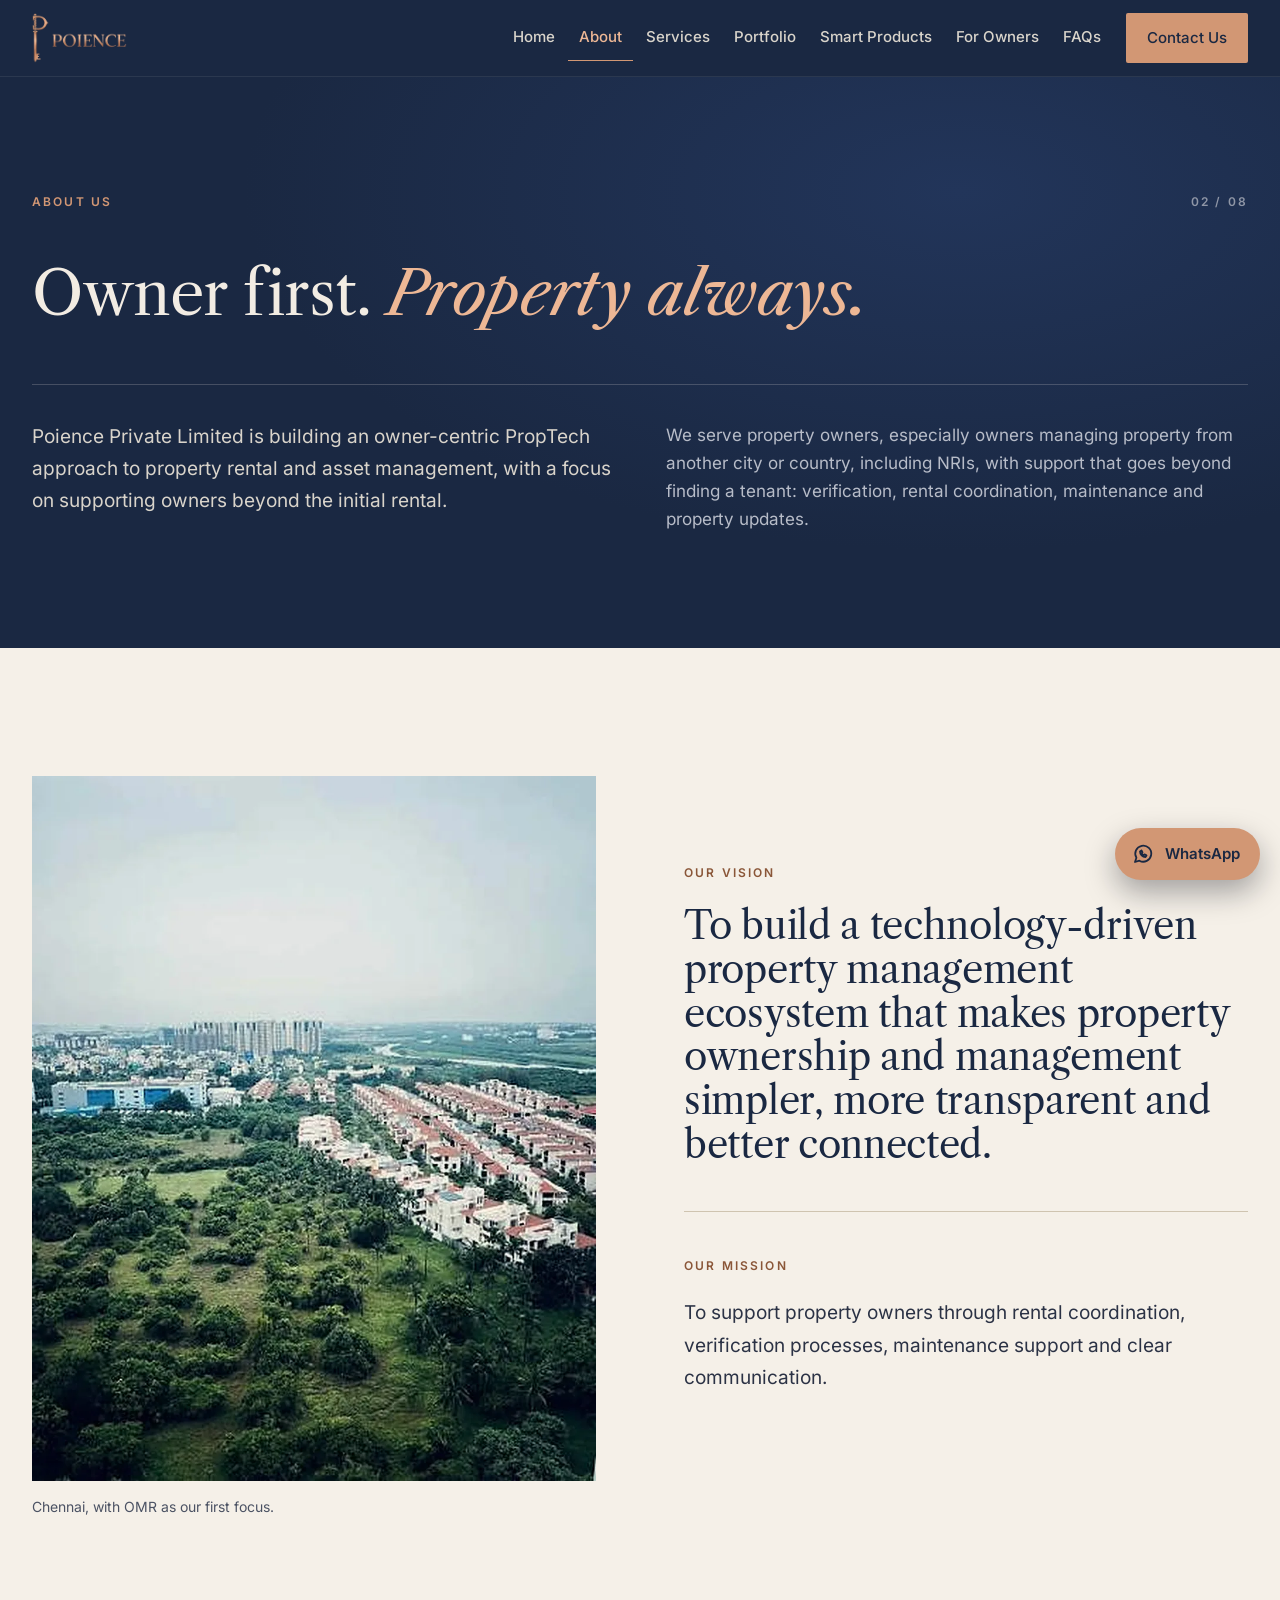
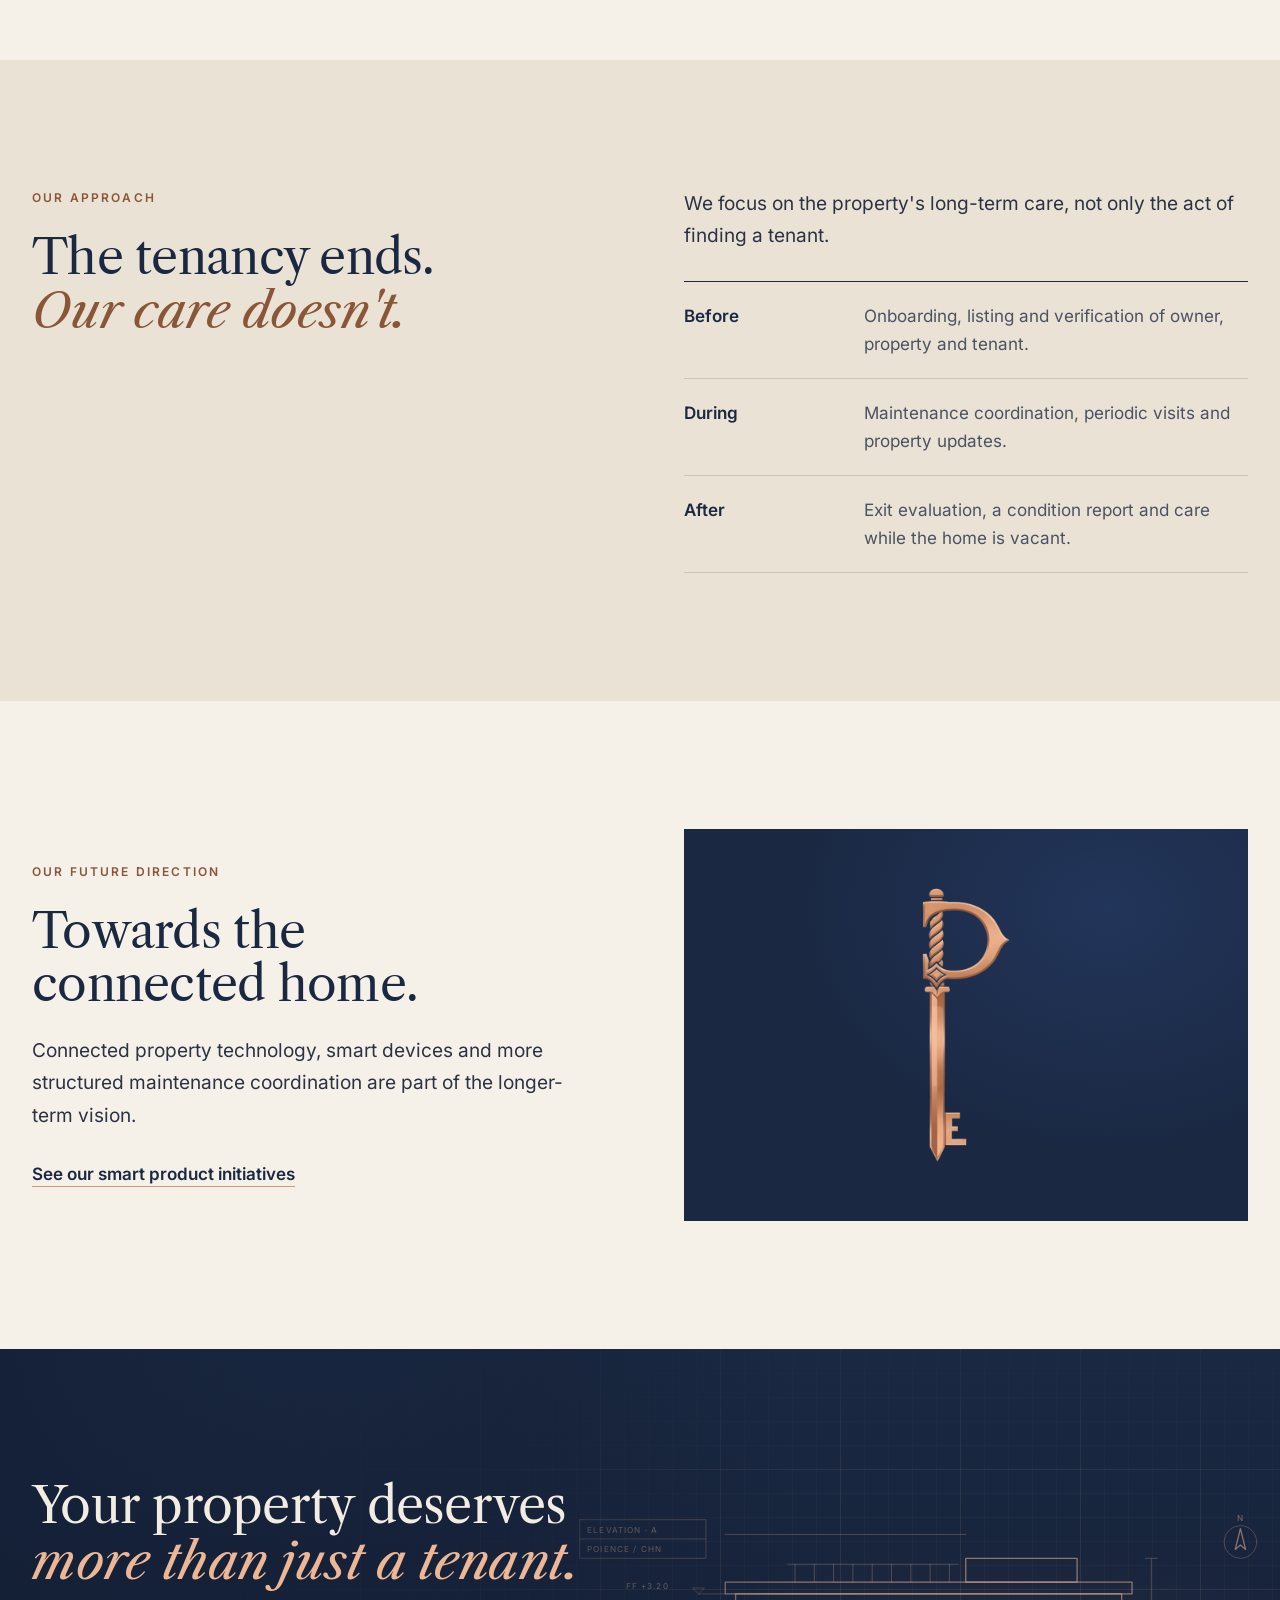
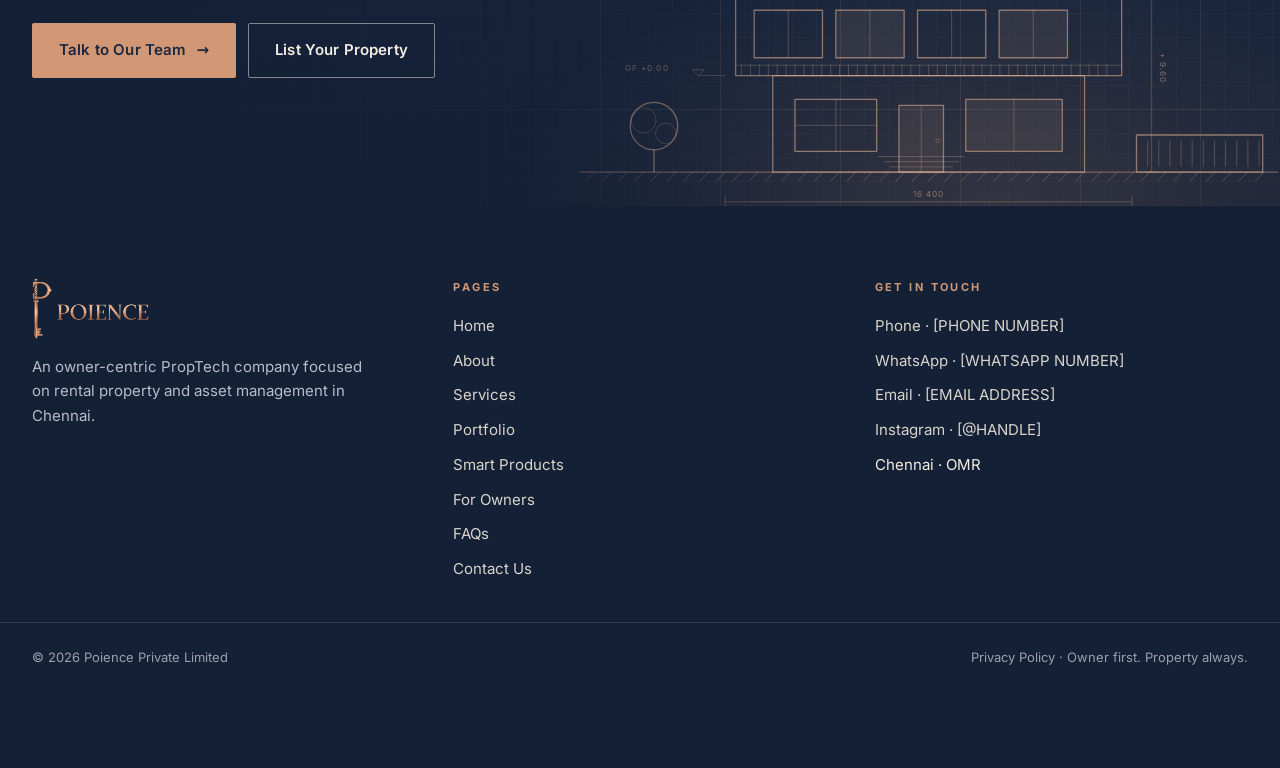
==== about.html @ ec62f950 "first commit" ====
<!doctype html>
<html lang="en-IN" class="no-js">
<head>
<meta charset="utf-8">
<meta name="viewport" content="width=device-width, initial-scale=1">
<title>About Us — Poience</title>
<meta name="description" content="Poience Private Limited is building an owner-centric PropTech approach to property rental and asset management in Chennai.">
<link rel="canonical" href="https://poience.com/about.html">
<meta name="theme-color" content="#1A2842">
<meta property="og:type" content="website">
<meta property="og:site_name" content="Poience">
<meta property="og:title" content="About Us — Poience">
<meta property="og:description" content="Poience Private Limited is building an owner-centric PropTech approach to property rental and asset management in Chennai.">
<meta property="og:url" content="https://poience.com/about.html">
<meta property="og:image" content="https://poience.com/assets/img/og-image.jpg">
<meta name="twitter:card" content="summary_large_image">
<link rel="icon" href="assets/img/favicon-32.png" sizes="32x32" type="image/png">
<link rel="apple-touch-icon" href="assets/img/apple-touch-icon.png">
<link rel="preload" href="assets/fonts/libre-caslon-text-latin-400-normal.woff2" as="font" type="font/woff2" crossorigin>
<link rel="preload" href="assets/fonts/inter-latin-wght-normal.woff2" as="font" type="font/woff2" crossorigin>
<link rel="stylesheet" href="assets/css/style.css">
<script src="assets/js/main.js" defer></script>
</head>
<body>
<a class="skip-link" href="#main">Skip to content</a>
<header class="site-header">
<div class="container site-header__inner">
<a class="brand" href="index.html" aria-label="Poience home"><img src="assets/img/logo/poience-logo.png" alt="Poience" width="440" height="232"></a>
<button class="menu-toggle" type="button" aria-expanded="false" aria-controls="site-nav" aria-label="Open menu"><span></span></button>
<nav class="nav" id="site-nav" aria-label="Main">
<a href="index.html">Home</a>
<a href="about.html" aria-current="page">About</a>
<a href="services.html">Services</a>
<a href="portfolio.html">Portfolio</a>
<a href="smart-products.html">Smart Products</a>
<a href="for-owners.html">For Owners</a>
<a href="faqs.html">FAQs</a>
<a class="btn btn--copper" href="contact.html">Contact Us</a>
</nav>
</div>
</header>
<main id="main"><section class="dark page-hero">
<div class="container">
<div class="page-hero__meta"><span>About Us</span><span>02 / 08</span></div>
<div class="page-hero__split"><h1 class="display">Owner first. <em>Property always.</em></h1></div>
<div class="cols-3 rule-top" style="margin-top:clamp(40px,5vw,56px);padding-top:36px;grid-template-columns:repeat(auto-fit,minmax(min(320px,100%),1fr))">
<p class="lead">Poience Private Limited is building an owner-centric PropTech approach to property rental and asset management, with a focus on supporting owners beyond the initial rental.</p>
<p class="muted" style="margin:0">We serve property owners, especially owners managing property from another city or country, including NRIs, with support that goes beyond finding a tenant: verification, rental coordination, maintenance and property updates.</p></div>
</div>
</section>
<section class="section">
<div class="container split">
<figure class="frame frame--reveal ratio-45" style="margin:0"><picture><source srcset="assets/img/photos/omr-aerial.webp" type="image/webp"><img src="assets/img/photos/omr-aerial.jpg" alt="Aerial view of OMR, Chennai, with gated villas and green land" width="956" height="1200" loading="lazy" decoding="async"></picture></figure>
<div class="reveal">
<div style="padding-bottom:44px;border-bottom:1px solid var(--line)"><span class="eyebrow">Our vision</span><p class="quote" style="font-size:clamp(26px,3vw,38px)">To build a technology-driven property management ecosystem that makes property ownership and management simpler, more transparent and better connected.</p></div>
<div style="padding-top:44px"><span class="eyebrow">Our mission</span><p class="lead">To support property owners through rental coordination, verification processes, maintenance support and clear communication.</p></div>
</div>
</div>
<div class="container"><p class="placeholder" style="margin-top:14px">Chennai, with OMR as our first focus.</p></div>
</section>
<section class="section sand">
<div class="container split split--start reveal">
<div><span class="eyebrow">Our approach</span><h2 class="h2">The tenancy ends. <em>Our care doesn't.</em></h2></div>
<div><p class="lead" style="margin-bottom:28px">We focus on the property's long-term care, not only the act of finding a tenant.</p>
<dl class="deflist"><div><dt>Before</dt><dd>Onboarding, listing and verification of owner, property and tenant.</dd></div>
<div><dt>During</dt><dd>Maintenance coordination, periodic visits and property updates.</dd></div>
<div><dt>After</dt><dd>Exit evaluation, a condition report and care while the home is vacant.</dd></div></dl></div>
</div>
</section>
<section class="section">
<div class="container split reveal">
<div><span class="eyebrow">Our future direction</span><h2 class="h2" style="margin-bottom:24px">Towards the connected home.</h2>
<p class="lead" style="margin-bottom:28px">Connected property technology, smart devices and more structured maintenance coordination are part of the longer-term vision.</p>
<a class="text-link" href="smart-products.html">See our smart product initiatives</a></div>
<div class="dark" style="display:grid;place-items:center;min-height:380px;padding:56px"><img src="assets/img/logo/poience-mark.png" alt="The Poience key mark" width="240" height="712" loading="lazy" style="height:280px;width:auto"></div>
</div>
</section>
</main>
<footer>
<section class="cta-band dark" data-reveal aria-labelledby="cta-title">
<div class="cta-band__grid" aria-hidden="true"></div><svg class="cta-band__art" viewBox="0 0 1000 450" preserveAspectRatio="xMaxYMax meet" aria-hidden="true" focusable="false"><path pathLength="1" class="d g" d="M40 380H980" /><path pathLength="1" class="t" d="M60 380L48 392" /><path pathLength="1" class="t" d="M82 380L70 392" /><path pathLength="1" class="t" d="M104 380L92 392" /><path pathLength="1" class="t" d="M126 380L114 392" /><path pathLength="1" class="t" d="M148 380L136 392" /><path pathLength="1" class="t" d="M170 380L158 392" /><path pathLength="1" class="t" d="M192 380L180 392" /><path pathLength="1" class="t" d="M214 380L202 392" /><path pathLength="1" class="t" d="M236 380L224 392" /><path pathLength="1" class="t" d="M258 380L246 392" /><path pathLength="1" class="t" d="M280 380L268 392" /><path pathLength="1" class="t" d="M302 380L290 392" /><path pathLength="1" class="t" d="M324 380L312 392" /><path pathLength="1" class="t" d="M346 380L334 392" /><path pathLength="1" class="t" d="M368 380L356 392" /><path pathLength="1" class="t" d="M390 380L378 392" /><path pathLength="1" class="t" d="M412 380L400 392" /><path pathLength="1" class="t" d="M434 380L422 392" /><path pathLength="1" class="t" d="M456 380L444 392" /><path pathLength="1" class="t" d="M478 380L466 392" /><path pathLength="1" class="t" d="M500 380L488 392" /><path pathLength="1" class="t" d="M522 380L510 392" /><path pathLength="1" class="t" d="M544 380L532 392" /><path pathLength="1" class="t" d="M566 380L554 392" /><path pathLength="1" class="t" d="M588 380L576 392" /><path pathLength="1" class="t" d="M610 380L598 392" /><path pathLength="1" class="t" d="M632 380L620 392" /><path pathLength="1" class="t" d="M654 380L642 392" /><path pathLength="1" class="t" d="M676 380L664 392" /><path pathLength="1" class="t" d="M698 380L686 392" /><path pathLength="1" class="t" d="M720 380L708 392" /><path pathLength="1" class="t" d="M742 380L730 392" /><path pathLength="1" class="t" d="M764 380L752 392" /><path pathLength="1" class="t" d="M786 380L774 392" /><path pathLength="1" class="t" d="M808 380L796 392" /><path pathLength="1" class="t" d="M830 380L818 392" /><path pathLength="1" class="t" d="M852 380L840 392" /><path pathLength="1" class="t" d="M874 380L862 392" /><path pathLength="1" class="t" d="M896 380L884 392" /><path pathLength="1" class="t" d="M918 380L906 392" /><path pathLength="1" class="t" d="M940 380L928 392" /><path pathLength="1" class="t" d="M962 380L950 392" /><rect pathLength="1" class="d" x="300" y="250" width="420" height="130" /><rect pathLength="1" class="d" x="250" y="140" width="520" height="110" /><rect pathLength="1" class="d" x="236" y="124" width="548" height="16" /><rect pathLength="1" class="d" x="560" y="92" width="150" height="32" /><path pathLength="1" class="t" d="M330 124L330 100" /><path pathLength="1" class="t" d="M356 124L356 100" /><path pathLength="1" class="t" d="M382 124L382 100" /><path pathLength="1" class="t" d="M408 124L408 100" /><path pathLength="1" class="t" d="M434 124L434 100" /><path pathLength="1" class="t" d="M460 124L460 100" /><path pathLength="1" class="t" d="M486 124L486 100" /><path pathLength="1" class="t" d="M512 124L512 100" /><path pathLength="1" class="t" d="M538 124L538 100" /><path pathLength="1" class="t" d="M320 100H550" /><rect pathLength="1" class="d" x="275" y="162" width="92" height="64" /><path pathLength="1" class="t" d="M321 162L321 226" /><rect pathLength="1" class="d w" x="385" y="162" width="92" height="64" /><path pathLength="1" class="t" d="M431 162L431 226" /><rect pathLength="1" class="d" x="495" y="162" width="92" height="64" /><path pathLength="1" class="t" d="M541 162L541 226" /><rect pathLength="1" class="d w" x="605" y="162" width="92" height="64" /><path pathLength="1" class="t" d="M651 162L651 226" /><path pathLength="1" class="t" d="M258 236L258 250" /><path pathLength="1" class="t" d="M270 236L270 250" /><path pathLength="1" class="t" d="M282 236L282 250" /><path pathLength="1" class="t" d="M294 236L294 250" /><path pathLength="1" class="t" d="M306 236L306 250" /><path pathLength="1" class="t" d="M318 236L318 250" /><path pathLength="1" class="t" d="M330 236L330 250" /><path pathLength="1" class="t" d="M342 236L342 250" /><path pathLength="1" class="t" d="M354 236L354 250" /><path pathLength="1" class="t" d="M366 236L366 250" /><path pathLength="1" class="t" d="M378 236L378 250" /><path pathLength="1" class="t" d="M390 236L390 250" /><path pathLength="1" class="t" d="M402 236L402 250" /><path pathLength="1" class="t" d="M414 236L414 250" /><path pathLength="1" class="t" d="M426 236L426 250" /><path pathLength="1" class="t" d="M438 236L438 250" /><path pathLength="1" class="t" d="M450 236L450 250" /><path pathLength="1" class="t" d="M462 236L462 250" /><path pathLength="1" class="t" d="M474 236L474 250" /><path pathLength="1" class="t" d="M486 236L486 250" /><path pathLength="1" class="t" d="M498 236L498 250" /><path pathLength="1" class="t" d="M510 236L510 250" /><path pathLength="1" class="t" d="M522 236L522 250" /><path pathLength="1" class="t" d="M534 236L534 250" /><path pathLength="1" class="t" d="M546 236L546 250" /><path pathLength="1" class="t" d="M558 236L558 250" /><path pathLength="1" class="t" d="M570 236L570 250" /><path pathLength="1" class="t" d="M582 236L582 250" /><path pathLength="1" class="t" d="M594 236L594 250" /><path pathLength="1" class="t" d="M606 236L606 250" /><path pathLength="1" class="t" d="M618 236L618 250" /><path pathLength="1" class="t" d="M630 236L630 250" /><path pathLength="1" class="t" d="M642 236L642 250" /><path pathLength="1" class="t" d="M654 236L654 250" /><path pathLength="1" class="t" d="M666 236L666 250" /><path pathLength="1" class="t" d="M678 236L678 250" /><path pathLength="1" class="t" d="M690 236L690 250" /><path pathLength="1" class="t" d="M702 236L702 250" /><path pathLength="1" class="t" d="M714 236L714 250" /><path pathLength="1" class="t" d="M726 236L726 250" /><path pathLength="1" class="t" d="M738 236L738 250" /><path pathLength="1" class="t" d="M750 236L750 250" /><path pathLength="1" class="t" d="M250 236H770" /><rect pathLength="1" class="d w" x="470" y="290" width="60" height="90" /><path pathLength="1" class="t" d="M500 290L500 380" /><circle pathLength="1" class="t" cx="522" cy="338" r="2.5"/><rect pathLength="1" class="d" x="330" y="282" width="110" height="70" /><path pathLength="1" class="t" d="M385 282L385 352" /><path pathLength="1" class="t" d="M330 317H440" /><rect pathLength="1" class="d w" x="560" y="282" width="130" height="70" /><path pathLength="1" class="t" d="M625 282L625 352" /><path pathLength="1" class="t" d="M458 373H542" /><path pathLength="1" class="t" d="M450 366H550" /><path pathLength="1" class="t" d="M442 359H558" /><path pathLength="1" class="d" d="M140 380V350" /><circle pathLength="1" class="d" cx="140" cy="318" r="32"/><circle pathLength="1" class="t" cx="126" cy="310" r="17"/><circle pathLength="1" class="t" cx="156" cy="328" r="14"/><rect pathLength="1" class="d" x="790" y="330" width="170" height="50" /><path pathLength="1" class="t" d="M805 338L805 372" /><path pathLength="1" class="t" d="M820 338L820 372" /><path pathLength="1" class="t" d="M835 338L835 372" /><path pathLength="1" class="t" d="M850 338L850 372" /><path pathLength="1" class="t" d="M865 338L865 372" /><path pathLength="1" class="t" d="M880 338L880 372" /><path pathLength="1" class="t" d="M895 338L895 372" /><path pathLength="1" class="t" d="M910 338L910 372" /><path pathLength="1" class="t" d="M925 338L925 372" /><path pathLength="1" class="t" d="M940 338L940 372" /><path pathLength="1" class="t" d="M955 338L955 372" /><path pathLength="1" class="t" d="M236 420H784M236 412V428M784 412V428" /><text x="510" y="414" text-anchor="middle">16 400</text><path pathLength="1" class="t" d="M810 92V380M802 92H818M802 380H818" /><text x="822" y="240" transform="rotate(90 822 240)" text-anchor="middle">+ 9.60</text><path pathLength="1" class="t" d="M236 60H560" stroke-dasharray="3 5"/><path pathLength="1" class="t" d="M200 140H236M200 140l-8 -8h16z" /><text x="160" y="134" text-anchor="end">FF +3.20</text><path pathLength="1" class="t" d="M200 250H236M200 250l-8 -8h16z" /><text x="160" y="244" text-anchor="end">GF +0.00</text><path pathLength="1" class="t" d="M40 40H210V92H40Z M40 66H210" /><text x="50" y="58">ELEVATION · A</text><text x="50" y="84">POIENCE / CHN</text><g transform="translate(930 70)"><circle pathLength="1" class="t" r="22"/><path pathLength="1" class="d" d="M0 -18L7 10 0 4 -7 10Z"/><text y="-28" text-anchor="middle">N</text></g></svg>
<div class="container">
<h2 class="h2" id="cta-title">Your property deserves <em>more than just a tenant.</em></h2>
<div class="btn-row"><a class="btn btn--copper" href="contact.html">Talk to Our Team <span class="arrow" aria-hidden="true">→</span></a><a class="btn btn--ghost" href="contact.html?service=Property%20Rental">List Your Property</a></div>
</div>
</section>
<div class="site-footer">
<div class="container site-footer__grid">
<div><img src="assets/img/logo/poience-logo.png" alt="Poience" width="440" height="232" loading="lazy"><p>An owner-centric PropTech company focused on rental property and asset management in Chennai.</p></div>
<div><h2>PAGES</h2><ul><li><a href="index.html">Home</a></li><li><a href="about.html">About</a></li><li><a href="services.html">Services</a></li><li><a href="portfolio.html">Portfolio</a></li><li><a href="smart-products.html">Smart Products</a></li><li><a href="for-owners.html">For Owners</a></li><li><a href="faqs.html">FAQs</a></li><li><a href="contact.html">Contact Us</a></li></ul></div>
<div><h2>GET IN TOUCH</h2><ul>
<li><a href="tel:+910000000000">Phone · [PHONE NUMBER]</a></li>
<li><a href="https://wa.me/">WhatsApp · [WHATSAPP NUMBER]</a></li>
<li><a href="mailto:hello@poience.com">Email · [EMAIL ADDRESS]</a></li>
<li><a href="https://instagram.com/">Instagram · [@HANDLE]</a></li>
<li>Chennai · OMR</li></ul></div>
</div>
<div class="container site-footer__base"><span>© <span data-year>2026</span> Poience Private Limited</span><span><a href="privacy.html">Privacy Policy</a> · Owner first. Property always.</span></div>
</div>
</footer>
<a class="wa-fab" href="https://wa.me/" aria-label="Chat with Poience on WhatsApp"><svg viewBox="0 0 24 24" aria-hidden="true" fill="none" stroke="currentColor" stroke-width="1.8" stroke-linecap="round" stroke-linejoin="round"><path d="M4 20 L5.4 15.8 A8 8 0 1 1 8.4 18.7 Z"/><path d="M9 9.5 c0 3 2.5 5.5 5.5 5.5 l1 -1.6 -2 -1 -0.8 0.8 c-1 -0.4 -1.6 -1 -2 -2 l0.8 -0.8 -1 -2 Z"/></svg><span>WhatsApp</span></a>
</body>
</html>
---- assets/css/style.css ----
/* ==========================================================================
   Poience — website styles
   Brand: navy #1A2842 · copper #D29774 · ivory #F5F0E8
   Type:  Libre Caslon Text (headings, italic accents) · Inter (body, menus, buttons) — self-hosted
   ========================================================================== */

/* ---------- 0. Fonts (self-hosted, SIL Open Font License — see assets/fonts) ---------- */
@font-face { font-family: "Libre Caslon Text"; src: url("../fonts/libre-caslon-text-latin-400-normal.woff2") format("woff2"); font-weight: 400; font-style: normal; font-display: swap; }
@font-face { font-family: "Libre Caslon Text"; src: url("../fonts/libre-caslon-text-latin-400-italic.woff2") format("woff2"); font-weight: 400; font-style: italic; font-display: swap; }
@font-face { font-family: "Libre Caslon Text"; src: url("../fonts/libre-caslon-text-latin-700-normal.woff2") format("woff2"); font-weight: 700; font-style: normal; font-display: swap; }
@font-face { font-family: "Inter"; src: url("../fonts/inter-latin-wght-normal.woff2") format("woff2"); font-weight: 100 900; font-style: normal; font-display: swap; }

/* ---------- 1. Tokens ---------- */
:root {
  --navy: #1A2842;
  --navy-deep: #142036;
  --navy-2: #24365A;
  --copper: #D29774;
  --copper-light: #EDB795;
  --copper-text: #8A5638;      /* copper for text on light backgrounds (AA) */
  --glow: #F2C46E;
  --ivory: #F5F0E8;
  --sand: #EAE2D4;
  --sand-2: #EFE8DC;
  --line: #CFC4B0;
  --ink: #1A2842;
  --ink-2: #2B3245;
  --muted: #4B5263;
  --text-on-dark: #F2ECE3;
  --muted-on-dark: #B7BCC8;
  --rule-on-dark: rgba(242, 236, 227, .2);

  --font-head: "Libre Caslon Text", Georgia, serif;
  --font-accent: "Libre Caslon Text", Georgia, serif;
  --font-body: "Inter", system-ui, -apple-system, "Segoe UI", sans-serif;

  --container: 1320px;
  --gutter: clamp(20px, 3vw, 32px);
  --section: clamp(80px, 10vw, 140px);
  --ease-out: cubic-bezier(.19, 1, .22, 1);
  --ease-io: cubic-bezier(.77, 0, .18, 1);
  --header-h: 76px;
}

/* ---------- 2. Base ---------- */
*, *::before, *::after { box-sizing: border-box; }
html { -webkit-text-size-adjust: 100%; scroll-padding-top: calc(var(--header-h) + 12px); overflow-x: clip; }
body { overflow-x: clip; }
body {
  margin: 0;
  font-family: var(--font-body);
  font-size: 17px;
  line-height: 1.65;
  color: var(--ink);
  background: var(--ivory);
  -webkit-font-smoothing: antialiased;
  text-rendering: optimizeLegibility;
}
img, svg { display: block; max-width: 100%; }
img { height: auto; }
a { color: var(--copper-text); }
a:hover { color: var(--ink); }
button, input, select, textarea { font: inherit; color: inherit; }
:focus-visible { outline: 2px solid var(--copper); outline-offset: 3px; }
body.menu-open { overflow: hidden; }

.skip-link {
  position: absolute; left: 12px; top: -60px; z-index: 300;
  background: var(--copper); color: var(--navy); padding: 12px 18px; font-weight: 600; text-decoration: none;
}
.skip-link:focus { top: 12px; }

.container { max-width: var(--container); margin: 0 auto; padding-inline: var(--gutter); }
.section { padding-block: var(--section); }
.dark { background: var(--navy) radial-gradient(ellipse 80% 90% at 75% 20%, #22355A 0%, rgba(26, 40, 66, 0) 70%); color: var(--text-on-dark); }
.dark a:not(.btn) { color: var(--copper-light); }
.sand { background: var(--sand); }
.sand-2 { background: var(--sand-2); }

/* ---------- 3. Typography ---------- */
.eyebrow {
  display: block; margin: 0 0 22px;
  font-size: 12px; font-weight: 600; letter-spacing: .18em; text-transform: uppercase;
  color: var(--copper-text);
}
.dark .eyebrow { color: var(--copper); }
.display, .h2, .h3 {
  font-family: var(--font-head); font-weight: 400; letter-spacing: -.015em; margin: 0;
  text-wrap: balance;
}
.display { font-size: clamp(36px, 4.8vw, 62px); line-height: 1.1; }
.h2 { font-size: clamp(30px, 3.8vw, 48px); line-height: 1.12; }
.h3 { font-size: clamp(24px, 2.6vw, 32px); line-height: 1.15; }
.display em, .h2 em, .h3 em {
  font-family: var(--font-accent); font-style: italic; font-weight: 400;
  font-size: 1em; line-height: inherit; letter-spacing: -.01em; color: var(--copper-text);
}
.dark .display em, .dark .h2 em, .dark .h3 em { color: var(--copper-light); }
.lead { font-size: clamp(17px, 1.6vw, 19px); line-height: 1.7; color: var(--ink-2); margin: 0; }
.dark .lead { color: #D9D4CB; }
.muted { color: var(--muted); }
.dark .muted { color: var(--muted-on-dark); }
.quote {
  font-family: var(--font-accent); font-weight: 400; margin: 0; letter-spacing: -.01em;
  font-size: clamp(30px, 3.6vw, 48px); line-height: 1.15; letter-spacing: -.3px;
}
.quote em { color: var(--copper-text); font-style: italic; }
.numeral { font-family: var(--font-accent); font-style: italic; color: var(--copper-text); }
.dark .numeral { color: var(--copper); }
.placeholder { color: var(--muted); font-size: 14px; }

/* ---------- 4. Buttons ---------- */
.btn {
  position: relative; display: inline-flex; align-items: center; justify-content: center; gap: 10px;
  min-height: 52px; padding: 14px 26px; border-radius: 2px; border: 1px solid transparent;
  font-family: var(--font-body); font-size: 15px; font-weight: 600; letter-spacing: .01em;
  text-decoration: none; cursor: pointer; overflow: hidden; isolation: isolate;
  transition: color .35s var(--ease-out), border-color .35s ease, transform .35s var(--ease-out);
}
.btn::before {
  content: ""; position: absolute; inset: 0; z-index: -1; transform: scaleX(0); transform-origin: right;
  transition: transform .5s var(--ease-out);
}
.btn:hover::before { transform: scaleX(1); transform-origin: left; }
.btn .arrow { transition: transform .35s var(--ease-out); }
.btn:hover .arrow { transform: translateX(4px); }
.btn--copper { background: var(--copper); color: var(--navy); }
.btn--copper::before { background: var(--copper-light); }
.btn--copper:hover { color: var(--navy); }
.btn--ghost { color: var(--text-on-dark); border-color: rgba(242, 236, 227, .5); }
.btn--ghost::before { background: var(--text-on-dark); }
.btn--ghost:hover { color: var(--navy); }
.btn--navy { background: var(--navy); color: var(--ivory); }
.btn--navy::before { background: var(--copper); }
.btn--navy:hover { color: var(--navy); }
.btn-row { display: flex; flex-wrap: wrap; gap: 12px; }
.text-link {
  font-weight: 600; color: var(--ink); text-decoration: underline; text-underline-offset: 6px;
  text-decoration-color: var(--copper); text-decoration-thickness: 1px;
}
.dark .text-link { color: var(--copper-light); }

/* ---------- 5. Header ---------- */
.site-header {
  position: sticky; top: 0; z-index: 100;
  background: var(--navy); color: var(--text-on-dark);
  border-bottom: 1px solid rgba(242, 236, 227, .08);
  transition: background .4s ease, box-shadow .4s ease, padding .4s var(--ease-out);
}
.site-header--overlay { position: fixed; left: 0; right: 0; background: transparent; border-color: transparent; }
/* blur lives on a pseudo-layer: backdrop-filter on the header itself would trap the fixed mobile menu inside it */
.site-header::before {
  content: ""; position: absolute; inset: 0; z-index: -1; pointer-events: none;
  opacity: 0; transition: opacity .4s ease;
  -webkit-backdrop-filter: blur(12px); backdrop-filter: blur(12px);
}
.site-header.is-scrolled, .site-header.is-open {
  background: rgba(26, 40, 66, .95); box-shadow: 0 10px 30px rgba(8, 12, 22, .25);
  border-color: rgba(242, 236, 227, .08);
}
.site-header.is-scrolled::before { opacity: 1; }
.site-header.is-open { background: var(--navy); }
.site-header__inner {
  display: flex; align-items: center; justify-content: space-between; gap: 20px;
  min-height: var(--header-h); padding-block: 10px;
}
.brand img { height: 50px; width: auto; transition: height .4s var(--ease-out); }
.is-scrolled .brand img { height: 42px; }
.nav { display: flex; align-items: center; gap: 2px; }
.nav a {
  font-family: var(--font-body); font-size: 15px; font-weight: 500; letter-spacing: 0;
  color: #D9D4CB; text-decoration: none; padding: 10px 11px; white-space: nowrap;
  border-bottom: 1px solid transparent; transition: color .25s ease, border-color .25s ease;
}
.nav a:hover { color: var(--copper-light); }
.nav a[aria-current="page"] { color: var(--copper-light); border-color: var(--copper); }
.nav .btn { margin-left: 12px; min-height: 46px; padding: 12px 20px; border-bottom: 0; color: var(--navy); }
.menu-toggle {
  display: none; width: 48px; height: 48px; place-items: center; padding: 0; cursor: pointer;
  background: none; border: 1px solid rgba(242, 236, 227, .3); border-radius: 2px;
}
.menu-toggle span, .menu-toggle span::before, .menu-toggle span::after {
  display: block; width: 22px; height: 1.8px; background: var(--copper-light); border-radius: 2px;
  transition: transform .35s var(--ease-out), opacity .2s ease; position: relative;
}
.menu-toggle span::before, .menu-toggle span::after { content: ""; position: absolute; left: 0; }
.menu-toggle span::before { top: -7px; }
.menu-toggle span::after { top: 7px; }
.menu-toggle[aria-expanded="true"] span { background: transparent; }
.menu-toggle[aria-expanded="true"] span::before { transform: translateY(7px) rotate(45deg); }
.menu-toggle[aria-expanded="true"] span::after { transform: translateY(-7px) rotate(-45deg); }

@media (max-width: 1100px) {
  .menu-toggle { display: grid; }
  .nav {
    position: fixed; inset: var(--header-h) 0 0 0; flex-direction: column; align-items: stretch; gap: 0;
    background: var(--navy); padding: 12px var(--gutter) 40px; overflow-y: auto;
    opacity: 0; visibility: hidden; transform: translateY(-12px);
    transition: opacity .35s ease, transform .45s var(--ease-out), visibility 0s linear .45s;
  }
  .nav.is-open { opacity: 1; visibility: visible; transform: none; transition-delay: 0s; }
  .nav a { font-family: var(--font-head); font-weight: 400; font-size: 26px; padding: 15px 0; border-bottom: 1px solid rgba(242, 236, 227, .12);
    opacity: 0; transform: translateY(10px); transition: opacity .4s ease, transform .5s var(--ease-out), color .25s ease; }
  .nav.is-open a { opacity: 1; transform: none; }
  .nav.is-open a:nth-child(2) { transition-delay: .04s; } .nav.is-open a:nth-child(3) { transition-delay: .08s; }
  .nav.is-open a:nth-child(4) { transition-delay: .12s; } .nav.is-open a:nth-child(5) { transition-delay: .16s; }
  .nav.is-open a:nth-child(6) { transition-delay: .2s; }  .nav.is-open a:nth-child(7) { transition-delay: .24s; }
  .nav.is-open a:nth-child(8) { transition-delay: .28s; }
  .nav .btn { font-family: var(--font-body); }
  .nav a[aria-current="page"] { border-bottom-color: var(--copper); }
  .nav .btn { margin: 28px 0 0; font-size: 15px; min-height: 58px; }
  .brand img { height: 42px; }
}

/* ---------- 6. Page hero (inner pages) ---------- */
.page-hero { padding-block: clamp(72px, 9vw, 120px) clamp(80px, 9vw, 120px); }
.page-hero__meta {
  display: flex; justify-content: space-between; gap: 20px; flex-wrap: wrap; margin-bottom: clamp(32px, 4vw, 48px);
  font-size: 12px; font-weight: 600; letter-spacing: .18em; text-transform: uppercase; color: var(--copper);
}
.page-hero__meta span + span { color: #8F96A6; }
.page-hero__split { display: block; }
.page-hero__split .display { max-width: 980px; }
.page-hero__split .lead { max-width: 640px; margin-top: clamp(22px, 3vw, 32px); }
.page-hero .display { animation: rise 1.3s var(--ease-out) .1s both; }
.page-hero .lead { animation: rise 1.3s var(--ease-out) .3s both; }
@keyframes rise { from { opacity: 0; transform: translateY(44px); } to { opacity: 1; transform: none; } }

.photo-hero { position: relative; overflow: hidden; }
.photo-hero__img { position: absolute; inset: 0; width: 100%; height: 100%; object-fit: cover; opacity: .55; animation: settle 2.6s var(--ease-out) both; }
.photo-hero::after { content: ""; position: absolute; inset: 0; background: linear-gradient(90deg, rgba(26, 40, 66, .97) 0%, rgba(26, 40, 66, .82) 45%, rgba(26, 40, 66, .3) 100%); }
.photo-hero > .container { position: relative; z-index: 1; }
@keyframes settle { from { transform: scale(1.12); } to { transform: none; } }

/* ---------- 7. Reveal on scroll ---------- */
.js .reveal { opacity: 0; transform: translateY(48px); transition: opacity 1.1s var(--ease-out), transform 1.1s var(--ease-out); }
.js .reveal.is-in { opacity: 1; transform: none; }
.js .reveal[data-delay="1"] { transition-delay: .12s; }
.js .reveal[data-delay="2"] { transition-delay: .24s; }
.js .reveal[data-delay="3"] { transition-delay: .36s; }
.frame { position: relative; overflow: hidden; margin: 0; background: var(--navy-2); }
.frame img { width: 100%; height: 100%; object-fit: cover; }
.js .frame--reveal { clip-path: inset(16% 0 16% 0); transition: clip-path 1.4s var(--ease-io); }
.js .frame--reveal img { transform: scale(1.16); transition: transform 1.8s var(--ease-out); }
.js .frame--reveal.is-in { clip-path: inset(0 0 0 0); }
.js .frame--reveal.is-in img { transform: none; }
.ratio-45 { aspect-ratio: 4 / 5; }
.ratio-54 { aspect-ratio: 5 / 4; }
.ratio-43 { aspect-ratio: 4 / 3; }
figcaption { margin-top: 14px; font-size: 13px; color: var(--muted); display: flex; justify-content: space-between; gap: 12px; }
.dark figcaption { color: var(--muted-on-dark); }

/* ---------- 8. Layout helpers ---------- */
.split { display: grid; grid-template-columns: repeat(auto-fit, minmax(min(360px, 100%), 1fr)); gap: clamp(40px, 7vw, 88px); align-items: center; }
.split--end { align-items: end; }
.split--start { align-items: start; }
.head-row { display: flex; justify-content: space-between; align-items: end; gap: 32px; flex-wrap: wrap; margin-bottom: clamp(40px, 5vw, 64px); }
.head-row > p { max-width: 440px; margin: 0; }
.cols-3 { display: grid; grid-template-columns: repeat(auto-fit, minmax(min(260px, 100%), 1fr)); gap: clamp(32px, 4vw, 56px); }
.rule-top { border-top: 1px solid var(--ink); }
.dark .rule-top { border-color: var(--rule-on-dark); }

/* about composition (home) */
.about-art { position: relative; width: 100%; max-width: 560px; justify-self: end; padding: 48px 48px 72px 56px; }
.about-art__block { position: absolute; top: 0; right: 0; width: 72%; height: 78%; background-color: var(--sand);
  background-image: linear-gradient(rgba(138, 86, 56, .12) 1px, transparent 1px), linear-gradient(90deg, rgba(138, 86, 56, .12) 1px, transparent 1px); background-size: 28px 28px; }
.about-art__frame { position: absolute; left: 16px; bottom: 28px; width: 58%; height: 58%; border: 1.5px solid var(--copper); }
.about-art__main { position: relative; z-index: 1; box-shadow: 0 30px 60px rgba(26, 40, 66, .18); }
.about-art__inset { position: absolute; z-index: 2; left: 0; bottom: 0; width: 40%; aspect-ratio: 4 / 5; border: 8px solid var(--ivory); box-shadow: 0 20px 40px rgba(26, 40, 66, .22); }
.about-art__inset picture, .about-art__inset img { width: 100%; height: 100%; object-fit: cover; }
.about-art__badge { position: absolute; z-index: 3; top: 8px; right: 4px; width: 128px; height: 128px; border-radius: 50%; background: var(--navy); display: grid; place-items: center; box-shadow: 0 14px 30px rgba(26, 40, 66, .3); }
.about-art__badge svg { position: absolute; inset: 0; width: 100%; height: 100%; animation: spin 26s linear infinite; }
.about-art__badge img { height: 54px; width: auto; }
@keyframes spin { to { transform: rotate(360deg); } }
[data-speed] { will-change: transform; }
@media (max-width: 860px) {
  .about-art { justify-self: stretch; max-width: 460px; margin: 0 auto; padding: 32px 28px 56px 36px; }
  .about-art__badge { width: 100px; height: 100px; top: 0; right: 0; }
  .about-art__badge img { height: 42px; }
  .about-art__inset { width: 42%; border-width: 6px; }
}

/* ---------- 9. Home: scroll story ---------- */
.story { position: relative; height: 700vh; background: var(--navy); color: var(--text-on-dark); }
.story__stage { background: radial-gradient(ellipse 60% 70% at 66% 46%, #2A3E63 0%, #1F2F4E 45%, #1A2842 75%, #16233B 100%); }
.story__stage { position: sticky; top: 0; height: 100vh; height: 100svh; min-height: 600px; overflow: hidden; }
.story__grid {
  position: absolute; inset: 0;
  background-image: linear-gradient(rgba(237, 183, 149, .1) 1px, transparent 1px), linear-gradient(90deg, rgba(237, 183, 149, .1) 1px, transparent 1px);
  background-size: 48px 48px;
}
.story__halo { position: absolute; right: -10%; top: 10%; width: 70%; height: 80%; pointer-events: none; opacity: 0;
  background: radial-gradient(closest-side, rgba(242, 196, 110, .14), rgba(242, 196, 110, 0)); }
.story__house { position: absolute; left: max(40%, calc((100% - var(--container)) / 2 + var(--gutter) + 600px)); right: auto; top: 50%; translate: 0 -54%; width: min(1000px, calc(100% - max(40%, calc((100% - var(--container)) / 2 + var(--gutter) + 600px)) - 2%)); transform-origin: 60% 70%; will-change: transform; }
.story__house svg { width: 100%; height: auto; overflow: visible; }
.story__shade { position: absolute; inset: 0; pointer-events: none;
  background:
    radial-gradient(ellipse 32% 42% at max(18%, calc((100% - var(--container)) / 2 + 280px)) 72%, rgba(26, 40, 66, .9) 0%, rgba(26, 40, 66, .6) 50%, rgba(26, 40, 66, 0) 100%),
    linear-gradient(to top, rgba(19, 31, 52, .9) 0%, rgba(19, 31, 52, 0) 34%); }
.story__copy { position: absolute; left: max(var(--gutter), calc((100% - var(--container)) / 2 + var(--gutter))); right: var(--gutter); bottom: 116px; max-width: min(560px, 38vw); min-height: 300px; }
.stage { position: absolute; left: 0; right: 0; bottom: 0; visibility: hidden; }
.stage.is-active, .stage.is-near { visibility: visible; }
.mask { display: block; overflow: hidden; padding: .06em 0 .24em; margin: -.06em 0 -.16em; }
.mask > span { display: block; transform: translateY(125%); transition: transform 1s var(--ease-out); }
/* stage copy: word-by-word reveal, direction follows the scroll */
.stage h1, .stage h2 { margin: 0; font-weight: 600; }
.stage__t1, .stage__t2 { display: block; }
.wd { display: inline-block; overflow: hidden; vertical-align: top; padding: .08em .04em .26em; margin: -.08em -.04em -.18em; }
.wd > span { display: inline-block; transform: translateY(118%) rotate(7deg); transform-origin: 0 100%;
  transition: transform 1.05s var(--ease-out); transition-delay: calc(var(--i) * 55ms + 80ms); }
.stage.is-active .wd > span { transform: none; }
.stage.is-past .wd > span { transform: translateY(-118%) rotate(-5deg); transition-delay: calc(var(--i) * 25ms); transition-duration: .7s; }
.stage__step { font-size: 12px; font-weight: 600; letter-spacing: .5em; color: var(--copper-light); margin-bottom: 18px;
  opacity: 0; transition: opacity .8s ease, letter-spacing 1.2s var(--ease-out); }
.stage.is-active .stage__step { opacity: 1; letter-spacing: .18em; }
.stage__t1 { font-family: var(--font-head); font-weight: 400; font-size: clamp(38px, 4.3vw, 62px); line-height: 1.08; letter-spacing: -.02em; color: #F7F2EA; }
.stage__t2 { font-family: var(--font-accent); font-style: italic; font-weight: 400; font-size: clamp(38px, 4.3vw, 62px); line-height: 1.12; letter-spacing: -.02em; color: var(--copper-light); }
.stage__sub { margin: 18px 0 0; font-size: clamp(15px, 1.5vw, 17px); line-height: 1.65; color: #E3DED6; max-width: 520px;
  opacity: 0; filter: blur(8px); transform: translateY(14px); transition: opacity .9s ease .35s, filter .9s ease .35s, transform 1s var(--ease-out) .35s; }
.stage.is-active .stage__sub { opacity: 1; filter: none; transform: none; }
.stage.is-past .stage__sub { opacity: 0; transform: translateY(-10px); transition-delay: 0s; transition-duration: .4s; }
.stage__btns { display: flex; flex-wrap: wrap; gap: 12px; margin-top: 28px; opacity: 0; transform: translateY(16px); transition: opacity .8s ease .55s, transform 1s var(--ease-out) .55s; }
.stage.is-active .stage__btns { opacity: 1; transform: none; }
.stage.is-past .stage__btns { transition-delay: 0s; transition-duration: .3s; }
.keybar { position: absolute; left: max(var(--gutter), calc((100% - var(--container)) / 2 + var(--gutter))); right: var(--gutter); bottom: 38px; display: flex; align-items: center; gap: 16px;
  font-size: 12px; font-weight: 600; letter-spacing: .22em; color: #E3DED6; }
.keybar svg { width: 210px; height: 26px; flex: none; }
#keyFill { stroke-dasharray: 1; stroke-dashoffset: 1; }
.svg-t { transform-box: view-box; }

/* intro: key unlocks the page (first visit only) */
.intro { position: fixed; inset: 0; z-index: 400; display: grid; place-items: center; background: var(--navy);
  transition: transform 1s var(--ease-io); }
.intro.is-leaving { transform: translateY(-100%); }
.intro__inner { display: grid; justify-items: center; gap: 28px; }
.intro__key { height: 210px; width: auto; transition: transform .7s cubic-bezier(.65, 0, .25, 1); }
.intro.is-turning .intro__key { transform: perspective(600px) rotateY(180deg); }
.intro__key .d { stroke-dasharray: 1; stroke-dashoffset: 1; animation: draw 1.3s cubic-bezier(.65, 0, .25, 1) .15s forwards; }
.intro__word { height: 28px; width: auto; transition: opacity .5s ease; }
.intro.is-turning .intro__word { opacity: 0; }
@keyframes draw { to { stroke-dashoffset: 0; } }

@media (min-width: 861px) and (max-width: 1200px) { .story__house { left: auto; width: 60%; right: 0; top: 44%; } }
@media (max-width: 860px) {
  .story { height: 620vh; }
  .story__stage { display: flex; flex-direction: column; padding-top: var(--header-h); }
  .story__house { position: relative; left: auto !important; right: auto; top: auto; translate: none; width: 100%; max-width: 560px; align-self: center; margin-top: auto; flex: none; }
  .story__halo { left: 0; right: 0; width: 100%; top: 40px; height: 50%; }
  .story__shade { background: linear-gradient(to bottom, rgba(19, 31, 52, 0) 0%, rgba(19, 31, 52, 0) 35%, rgba(19, 31, 52, .6) 62%, rgba(19, 31, 52, .96) 100%); }
  .story__copy { position: relative; left: auto; right: auto; bottom: auto; flex: none; max-width: none; margin: clamp(18px, 3.5svh, 36px) var(--gutter) 0; height: clamp(290px, 42svh, 400px); min-height: 0; }
  .stage { top: 0; bottom: auto; }
  .keybar { position: relative; left: auto; right: auto; bottom: auto; margin: auto var(--gutter) 28px; padding-right: 72px; }
  .keybar svg { width: 120px; }
  .keybar { white-space: nowrap; letter-spacing: .14em; transition: opacity .4s ease; }
  .story.at-start .keybar { opacity: 0; }
}

/* ---------- 10. Services list (home) ---------- */
.svc-list { border-top: 1px solid var(--rule-on-dark); }
.svc-row {
  display: grid; grid-template-columns: 90px 1.2fr 1fr 40px; gap: 24px; align-items: center;
  padding: 30px 12px; border-bottom: 1px solid var(--rule-on-dark); color: var(--text-on-dark); text-decoration: none;
  transition: background .3s ease;
}
.svc-row:hover { background: rgba(210, 151, 116, .08); color: var(--text-on-dark); }
.svc-row .numeral { font-size: 28px; }
.svc-row__title { font-family: var(--font-head); font-size: clamp(22px, 2.2vw, 30px); font-weight: 400; letter-spacing: -.01em; line-height: 1.2; transition: color .3s ease; }
.svc-row:hover .svc-row__title { color: var(--copper-light); }
.svc-row__text { font-size: 15px; color: var(--muted-on-dark); }
.svc-row__arrow { color: var(--copper); font-size: 22px; text-align: right; transition: transform .35s var(--ease-out); }
.svc-row:hover .svc-row__arrow { transform: translateX(6px); }
@media (max-width: 860px) { .svc-row { grid-template-columns: 1fr; gap: 8px; padding: 26px 0; } .svc-row__arrow { display: none; } }

/* services showcase (home) */
.svc-show__grid { display: grid; grid-template-columns: minmax(0, 1.05fr) minmax(0, 1fr); gap: clamp(32px, 5vw, 80px); align-items: start; }
.svc-show__list { border-bottom: 1px solid var(--rule-on-dark); }
.svc-item { display: grid; grid-template-columns: 52px minmax(0, 1fr) 28px; gap: 16px; align-items: start; padding: 26px 0; border-top: 1px solid var(--rule-on-dark); color: var(--text-on-dark) !important; text-decoration: none; }
.svc-item__n { padding-top: 12px; font-size: 13px; font-weight: 700; letter-spacing: .14em; color: var(--copper); }
.svc-item__body { display: block; }
.svc-item__t { display: block; font-family: var(--font-head); font-weight: 400; font-size: clamp(24px, 2.6vw, 36px); line-height: 1.15; letter-spacing: -.01em; color: #8E97AB; transition: color .4s ease; }
.svc-item__d { display: block; max-height: 0; opacity: 0; overflow: hidden; margin-top: 0; font-size: 16px; line-height: 1.6; color: #C9CED9; max-width: 460px;
  transition: max-height .6s var(--ease-out), opacity .45s ease, margin-top .45s ease; }
.svc-item__go { padding-top: 10px; font-size: 22px; color: var(--copper); opacity: 0; transform: translateX(-10px); transition: opacity .35s ease, transform .45s var(--ease-out); }
.svc-item.is-active .svc-item__t, .svc-item:hover .svc-item__t { color: #F7F2EA; }
.svc-item.is-active .svc-item__d { max-height: 140px; opacity: 1; margin-top: 10px; }
.svc-item.is-active .svc-item__go { opacity: 1; transform: none; }
.svc-show__media { position: sticky; top: calc(var(--header-h) + 32px); aspect-ratio: 4 / 5; overflow: hidden; background: var(--navy-2); }
.svc-show__img { position: absolute; inset: 0; opacity: 0; transform: scale(1.06); transition: opacity .7s ease, transform 1.4s var(--ease-out); }
.svc-show__img.is-active { opacity: 1; transform: none; }
.svc-show__img img { width: 100%; height: 100%; object-fit: cover; }
.svc-show__img--drawing { background: #131E30; }
.svc-show__img--drawing img { object-fit: contain; }
.svc-show__cap { position: absolute; left: 0; right: 0; bottom: 0; padding: 60px 24px 22px; font-size: 13px; font-weight: 700; letter-spacing: .14em; text-transform: uppercase; color: var(--copper-light);
  background: linear-gradient(to top, rgba(19, 31, 52, .9), rgba(19, 31, 52, 0)); }
@media (max-width: 860px) {
  .svc-show__grid { grid-template-columns: 1fr; }
  .svc-show__media { display: none; }
  .svc-item { grid-template-columns: 40px minmax(0, 1fr); padding: 22px 0; }
  .svc-item__go { display: none; }
  .svc-item__t { color: #F7F2EA; font-size: 24px; }
  .svc-item__d { max-height: none; opacity: 1; margin-top: 8px; font-size: 15px; }
}

/* services: horizontal scroll gallery (home) */
.hs { position: relative; height: 420vh; }
.hs__pin { position: sticky; top: 0; height: 100vh; height: 100svh; overflow: hidden; display: flex; flex-direction: column; justify-content: center; gap: clamp(24px, 4vh, 44px); padding-top: var(--header-h); }
.hs__head { display: flex; justify-content: space-between; align-items: end; gap: 24px; width: 100%; }
.hs__head .eyebrow { margin-bottom: 14px; }
.hs__meta { display: grid; justify-items: end; gap: 6px; flex: none; }
.hs__count { font-family: var(--font-head); font-size: 22px; color: var(--muted-on-dark); }
.hs__count b { font-weight: 400; font-size: 44px; color: var(--copper-light); }
.hs__hint { font-size: 12px; font-weight: 600; letter-spacing: .18em; text-transform: uppercase; color: var(--muted-on-dark); }
.hs__viewport { width: 100%; }
.hs__track { display: flex; gap: clamp(20px, 2.5vw, 36px); padding-inline: max(var(--gutter), calc((100% - var(--container)) / 2 + var(--gutter))); will-change: transform; }
.hs__card { position: relative; flex: 0 0 min(480px, 34vw); display: flex; flex-direction: column; color: var(--text-on-dark) !important; text-decoration: none;
  opacity: .5; transform: scale(.94); transform-origin: 50% 60%; transition: opacity .6s ease, transform .8s var(--ease-out); }
.hs__card.is-active { opacity: 1; transform: none; }
.hs__img { position: relative; height: min(42vh, 380px); overflow: hidden; background: var(--navy-2); }
.hs__img picture, .hs__img img { width: 100%; height: 100%; }
.hs__img img { object-fit: cover; transform: translateX(var(--px, 0px)) scale(1.12); transition: filter .6s ease; filter: saturate(.85); }
.hs__card.is-active .hs__img img { filter: none; }
.hs__img--drawing { background: #131E30; }
.hs__img--drawing img { object-fit: contain; transform: translateX(var(--px, 0px)) scale(1); }
.hs__n { position: absolute; left: 18px; top: calc(min(42vh, 380px) - .62em); font-family: var(--font-head); font-size: clamp(80px, 8vw, 120px); line-height: 1;
  color: transparent; -webkit-text-stroke: 1.5px var(--copper-light); pointer-events: none; }
.hs__body { padding: clamp(40px, 5vh, 56px) 4px 0; }
.hs__t { margin: 0 0 10px; font-family: var(--font-head); font-weight: 400; font-size: clamp(24px, 2.2vw, 32px); line-height: 1.15; }
.hs__body p { margin: 0 0 16px; font-size: 15px; line-height: 1.6; color: #C9CED9; max-width: 420px; }
.hs__go { font-size: 14px; font-weight: 600; color: var(--copper-light); }
.hs__go span { display: inline-block; transition: transform .35s var(--ease-out); }
.hs__card:hover .hs__go span { transform: translateX(6px); }
.hs__end { flex: 0 0 min(420px, 30vw); display: flex; flex-direction: column; justify-content: center; align-items: flex-start; gap: 28px; padding-right: 4vw; }
.hs__end .quote { color: var(--text-on-dark); font-size: clamp(28px, 2.6vw, 40px); }
.hs__end .quote em { color: var(--copper-light); }
.hs__bar { height: 2px; background: rgba(242, 236, 227, .15); }
.hs__bar span { display: block; height: 100%; width: 100%; background: var(--copper); transform-origin: 0 50%; transform: scaleX(0); }
@media (max-width: 860px) {
  .hs { height: 360vh; }
  .hs__pin { gap: 18px; padding-top: calc(var(--header-h) + 8px); justify-content: flex-start; }
  .hs__head { align-items: flex-end; }
  .hs__head .h2 { font-size: 26px; }
  .hs__head .eyebrow { margin-bottom: 8px; }
  .hs__hint { display: none; }
  .hs__count { font-size: 15px; }
  .hs__count b { font-size: 30px; }
  .hs__track { gap: 16px; }
  .hs__card { flex: 0 0 80vw; }
  .hs__img { height: min(30svh, 240px); }
  .hs__n { top: calc(min(30svh, 240px) - .62em); font-size: 76px; left: 12px; }
  .hs__body { padding-top: 34px; }
  .hs__body p { font-size: 14px; margin-bottom: 10px; }
  .hs__t { font-size: 23px; }
  .hs__end { flex: 0 0 76vw; padding-right: 0; }
  .hs__end .quote { font-size: 26px; }
}
.hs__dots { display: none; }
.hs__dots button { width: 28px; height: 28px; padding: 0; border: 0; background: none; cursor: pointer; display: grid; place-items: center; }
.hs__dots button::before { content: ""; width: 8px; height: 8px; border-radius: 50%; background: rgba(242, 236, 227, .3); transition: width .35s var(--ease-out), background .3s ease, border-radius .3s ease; }
.hs__dots button[aria-current="true"]::before { width: 22px; border-radius: 4px; background: var(--copper); }
@media (prefers-reduced-motion: reduce) { .hs { height: auto; padding-block: var(--section); } .hs__pin { position: static; height: auto; } .hs__viewport { overflow-x: auto; } .hs__track { transform: none !important; } }

/* ---------- 11. Why / steps ---------- */
.why__num { font-family: var(--font-accent); font-style: italic; font-weight: 400; font-size: 64px; line-height: 1; color: var(--copper-text); }
.why h3, .step h3 { margin: 18px 0 10px; font-family: var(--font-head); font-weight: 400; font-size: 24px; letter-spacing: -.01em; }
.why p, .step p { margin: 0; color: var(--muted); font-size: 16px; }
.track { position: relative; height: 1px; background: var(--line); }
.track__fill { position: absolute; inset: 0 auto 0 0; width: 0; background: var(--ink); transition: width 1.8s var(--ease-io) .3s; }
.is-in .track__fill { width: 100%; }
.steps { display: grid; grid-template-columns: repeat(auto-fit, minmax(min(220px, 100%), 1fr)); gap: 32px; }
.step { padding-top: 26px; }
.step__n { font-size: 12px; font-weight: 600; letter-spacing: .2em; color: var(--copper-text); }

/* how it works: self-drawing key line (home) */
.how2 { background: var(--ivory); }
.how2__wrap { position: relative; max-width: 1040px; margin: 0 auto; padding-bottom: 20px; }
.how2__line { position: absolute; left: 50%; top: 32px; bottom: 120px; width: 2px; margin-left: -1px; background: var(--line); }
.how2__fill { position: absolute; inset: 0; background: var(--copper); transform-origin: 50% 0; transform: scaleY(0); }
.how2__list { list-style: none; margin: 0; padding: 0; display: grid; gap: clamp(28px, 5vw, 56px); }
.how2__step { display: grid; grid-template-columns: minmax(0, 1fr) 64px minmax(0, 1fr); column-gap: clamp(24px, 4vw, 56px); align-items: center; }
.how2__node { grid-column: 2; grid-row: 1; width: 64px; height: 64px; border-radius: 50%; display: grid; place-items: center; position: relative; z-index: 1;
  background: var(--ivory); border: 1.5px solid var(--line); color: var(--muted); transition: background .5s ease, border-color .5s ease, color .5s ease, transform .6s var(--ease-out); }
.how2__node svg { width: 26px; height: 26px; }
.how2__step.is-on .how2__node { background: var(--navy); border-color: var(--copper); color: var(--copper-light); transform: scale(1.08); }
.how2__card { grid-row: 1; opacity: .25; transition: opacity .7s ease, transform .9s var(--ease-out); }
.how2__step--l .how2__card { grid-column: 1; text-align: right; transform: translateX(-36px); }
.how2__step--r .how2__card { grid-column: 3; transform: translateX(36px); }
.how2__step.is-on .how2__card { opacity: 1; transform: none; }
.how2__n { display: block; font-family: var(--font-head); font-size: clamp(56px, 6vw, 84px); line-height: .9; color: transparent; -webkit-text-stroke: 1.2px var(--copper-text); margin-bottom: 8px; }
.how2__card h3 { margin: 0 0 8px; font-family: var(--font-head); font-weight: 400; font-size: clamp(24px, 2.4vw, 32px); line-height: 1.15; }
.how2__card p { margin: 0; color: var(--muted); font-size: 16px; }
.how2__step--l .how2__card p { margin-left: auto; max-width: 380px; }
.how2__step--r .how2__card p { max-width: 380px; }
.how2__end { display: grid; place-items: center; margin-top: clamp(28px, 4vw, 44px); }
.how2__end img { height: 96px; width: auto; opacity: .3; transform: translateY(12px); transition: opacity .8s ease, transform .9s var(--ease-out); }
.how2__wrap.is-done .how2__end img { opacity: 1; transform: none; }
@media (max-width: 760px) {
  .how2__line { left: 28px; }
  .how2__step { grid-template-columns: 56px minmax(0, 1fr); column-gap: 18px; align-items: start; }
  .how2__node { grid-column: 1; width: 56px; height: 56px; }
  .how2__step--l .how2__card, .how2__step--r .how2__card { grid-column: 2; text-align: left; transform: translateX(24px); }
  .how2__step--l .how2__card p { margin-left: 0; }
  .how2__end { justify-items: start; padding-left: 8px; }
  .how2__end img { height: 72px; }
}
@media (prefers-reduced-motion: reduce) { .how2__card { opacity: 1 !important; transform: none !important; } .how2__fill { transform: none !important; } }

/* ---------- 12. Gallery strip ---------- */
.gallery { display: grid; grid-template-columns: 1.2fr 1fr 1fr; gap: clamp(14px, 2vw, 24px); align-items: start; }
.gallery figure:nth-child(2) { margin-top: clamp(40px, 6vw, 96px); }
.gallery figure:nth-child(3) { margin-top: clamp(20px, 3vw, 40px); }
@media (max-width: 760px) { .gallery { grid-template-columns: 1fr 1fr; } .gallery figure:first-child { grid-column: 1 / -1; } .gallery figure:nth-child(2) { margin-top: 0; } .gallery figure:nth-child(3) { margin-top: 32px; } }

/* ---------- 13. Explore cards (home) ---------- */
.explore { display: grid; grid-template-columns: 1.15fr 1fr; gap: 28px; }
picture { display: block; height: 100%; }
.explore__big { grid-row: span 2; position: relative; min-height: 560px; display: block; color: var(--text-on-dark); text-decoration: none; overflow: hidden; }
.explore__big img { position: absolute; inset: 0; width: 100%; height: 100%; object-fit: cover; transition: transform 1.4s var(--ease-out); }
.explore__big:hover img { transform: scale(1.04); }
.explore__big .cap { position: absolute; inset: auto 0 0 0; padding: clamp(24px, 3vw, 36px); background: linear-gradient(to top, rgba(19, 31, 52, .94), rgba(19, 31, 52, 0)); }
.explore__big:hover { color: var(--text-on-dark); }
.card-dark { display: block; background: var(--navy); color: var(--text-on-dark); padding: clamp(28px, 3vw, 40px); text-decoration: none; }
.card-dark:hover { color: var(--text-on-dark); }
.card-split { display: grid; grid-template-columns: 1fr 1fr; background: var(--sand); color: var(--ink); text-decoration: none; }
.card-split img { width: 100%; height: 100%; min-height: 240px; object-fit: cover; }
.card-split > div { padding: 32px; }
.card-split:hover { color: var(--ink); }
.card-title { margin: 12px 0 10px; font-family: var(--font-head); font-weight: 400; letter-spacing: -.01em; font-size: clamp(24px, 2.4vw, 32px); line-height: 1.15; }
.go { font-weight: 600; color: var(--copper-light); }
.card-split .go { color: var(--copper-text); }
@media (max-width: 860px) { .explore { grid-template-columns: 1fr; } .explore__big { grid-row: auto; min-height: 460px; } .card-split { grid-template-columns: 1fr; } .card-split img { min-height: 220px; max-height: 280px; } }

/* ---------- 14. Accordion ---------- */
.faq { border-top: 1px solid var(--ink); }
.faq__item { border-bottom: 1px solid var(--line); }
.faq__q {
  width: 100%; display: grid; grid-template-columns: auto 1fr 32px; gap: 16px; align-items: baseline;
  background: none; border: 0; padding: 24px 0; text-align: left; cursor: pointer; min-height: 44px; color: var(--ink);
}
.faq__q .numeral { font-size: 22px; min-width: 32px; }
.faq__q .q { font-family: var(--font-head); font-size: clamp(19px, 2vw, 23px); font-weight: 400; letter-spacing: -.005em; line-height: 1.3; transition: color .3s ease; }
.faq__q:hover .q { color: var(--copper-text); }
.faq__q .plus { font-size: 26px; line-height: 1; color: var(--copper-text); text-align: right; transition: transform .4s var(--ease-out); }
.faq__q[aria-expanded="true"] .plus { transform: rotate(45deg); }
.faq__a { display: grid; grid-template-rows: 0fr; transition: grid-template-rows .5s var(--ease-out); }
.faq__a > div { overflow: hidden; }
.faq__a p { margin: 0 0 24px; padding-left: clamp(0px, 4vw, 48px); color: var(--ink-2); max-width: 680px; }
.faq__q[aria-expanded="true"] + .faq__a { grid-template-rows: 1fr; }
.faq-layout { display: flex; flex-wrap: wrap; gap: clamp(40px, 6vw, 72px); align-items: flex-start; }
.faq-layout > aside { flex: 1 1 280px; min-width: 0; }
.faq-layout > .faq { flex: 2.4 1 560px; min-width: 0; }
.btn-plain { background: none; border: 1px solid var(--ink); padding: 12px 16px; font-weight: 600; font-size: 14px; cursor: pointer; border-radius: 2px; min-height: 44px; }
.btn-plain--soft { border-color: var(--line); color: var(--muted); }

/* ---------- 15. Services page ---------- */
.svc-nav { margin-top: clamp(48px, 7vw, 80px); display: grid; grid-template-columns: repeat(auto-fit, minmax(min(190px, 46%), 1fr)); border-top: 1px solid var(--rule-on-dark); }
.svc-nav a { display: block; padding: 22px 18px 26px 0; color: var(--text-on-dark) !important; text-decoration: none; border-right: 1px solid rgba(242, 236, 227, .1); transition: background .3s ease; }
.svc-nav a:hover { background: rgba(210, 151, 116, .1); }
.svc-nav .numeral { display: block; font-size: 24px; }
.svc-nav b { display: block; margin-top: 6px; font-weight: 500; font-size: 15px; }
.feature { display: flex; flex-wrap: wrap; gap: clamp(40px, 7vw, 80px); align-items: center; }
.feature--flip { flex-direction: row-reverse; }
.feature > * { flex: 1 1 420px; min-width: 0; }
.feature__tag { display: flex; align-items: baseline; gap: 18px; margin-bottom: 18px; }
.feature__tag .numeral { font-size: 34px; }
.feature__tag span:last-child { font-size: 12px; font-weight: 600; letter-spacing: .25em; color: var(--copper-text); }
.feature .h2 { margin-bottom: 22px; }
.feature p { margin: 0 0 14px; }
.feature .btn { margin-top: 18px; }

/* ---------- 16. Portfolio ---------- */
.seg-tabs { display: inline-flex; border: 1px solid var(--ink); }
.seg-tabs button {
  width: 76px; height: 76px; border: 0; border-right: 1px solid var(--ink); background: transparent; cursor: pointer;
  font-family: var(--font-head); font-size: 34px; font-weight: 400; color: var(--ink); transition: background .3s ease, color .3s ease;
}
.seg-tabs button:last-child { border-right: 0; }
.seg-tabs button[aria-selected="true"] { background: var(--navy); color: var(--copper-light); }
.seg-panel { border-top: 1px solid var(--ink); padding-top: 28px; }
.seg-panel__letter { font-family: var(--font-head); font-weight: 400; font-style: italic; font-size: clamp(80px, 10vw, 120px); line-height: .8; color: var(--copper-text); }
.seg-panel[hidden] { display: none; }
.cards { display: grid; grid-template-columns: repeat(auto-fit, minmax(min(300px, 100%), 1fr)); gap: 28px; }
.prop { background: var(--ivory); }
.prop .frame { aspect-ratio: 4 / 3; }
.prop .frame img { transition: transform 1.2s var(--ease-out); }
.prop:hover .frame img { transform: scale(1.05); }
.prop__badge { position: absolute; top: 16px; left: 16px; background: var(--navy); color: var(--copper-light); font-size: 12px; font-weight: 600; letter-spacing: .15em; padding: 8px 12px; }
.prop__body { padding: 24px 24px 28px; }
.prop__loc { font-size: 12px; font-weight: 600; letter-spacing: .15em; color: var(--copper-text); }
.prop__body .h3 { margin: 10px 0 14px; }
.prop__facts { display: grid; grid-template-columns: 1fr 1fr; gap: 10px; font-size: 14px; color: var(--muted); border-top: 1px solid var(--line); padding-top: 14px; margin: 0; }
.prop__facts dt { display: none; }
.prop__body a { display: inline-block; margin-top: 18px; }

/* ---------- 17. Smart products ---------- */
.products { display: grid; grid-template-columns: repeat(auto-fit, minmax(min(420px, 100%), 1fr)); gap: 2px; background: #DCD2C0; border: 2px solid #DCD2C0; }
.product { padding: clamp(28px, 4vw, 48px); display: grid; gap: 28px; background: var(--ivory); }
.product.dark { background: var(--navy); }
.product svg { width: 220px; height: auto; }
.product .h2 { margin: 12px 0 14px; }
.product p { margin: 0; }
.draw path, .draw rect, .draw circle { stroke-dasharray: 1; stroke-dashoffset: 1; transition: stroke-dashoffset 2.2s cubic-bezier(.65, 0, .25, 1) .2s; }
.is-in .draw path, .is-in .draw rect, .is-in .draw circle, .no-js .draw * { stroke-dashoffset: 0; }

/* ---------- 18. Lists, pillars ---------- */
.deflist { margin: 0; border-top: 1px solid var(--ink); }
.deflist > div { display: grid; grid-template-columns: 160px 1fr; gap: 20px; padding: 20px 0; border-bottom: 1px solid var(--line); }
.deflist dt { font-weight: 600; }
.deflist dd { margin: 0; color: var(--muted); }
.dark .deflist { border-color: var(--rule-on-dark); }
.dark .deflist > div { border-color: var(--rule-on-dark); }
.dark .deflist dt { font-size: 12px; letter-spacing: .2em; color: var(--muted-on-dark); font-weight: 600; }
.dark .deflist dd { color: var(--text-on-dark); font-weight: 500; }
@media (max-width: 560px) { .deflist > div { grid-template-columns: 1fr; gap: 4px; } }
.pillars { display: grid; grid-template-columns: repeat(auto-fit, minmax(min(280px, 100%), 1fr)); border-top: 1px solid var(--ink); }
.pillar { padding: 32px 32px 32px 0; border-right: 1px solid var(--line); }
.pillar + .pillar { padding-left: 32px; }
.pillar:last-child { border-right: 0; }
.pillar .numeral { font-size: 28px; }
.pillar .h3 { margin: 14px 0 10px; }
.pillar p { margin: 0; color: var(--muted); }
@media (max-width: 900px) { .pillar, .pillar + .pillar { padding: 28px 0; border-right: 0; border-bottom: 1px solid var(--line); } }
.numbered { list-style: none; margin: 0; padding: 0; border-top: 1px solid var(--rule-on-dark); }
.numbered li { display: grid; grid-template-columns: 72px 1fr; gap: 16px; align-items: baseline; padding: 26px 0; border-bottom: 1px solid var(--rule-on-dark); }
.numbered .numeral { font-size: 44px; line-height: 1; font-style: normal; }
.numbered h3 { margin: 0 0 6px; font-size: 20px; font-weight: 500; }
.numbered p { margin: 0; font-size: 15px; color: var(--muted-on-dark); }

/* ---------- 19. Contact form ---------- */
.form { background: var(--ivory); color: var(--ink); padding: clamp(24px, 4vw, 44px); display: grid; grid-template-columns: repeat(2, minmax(0, 1fr)); gap: 18px; }
.form .full { grid-column: 1 / -1; }
.form__head { display: flex; justify-content: space-between; align-items: baseline; gap: 12px; flex-wrap: wrap; }
.form__head .h3 { margin: 0; }
.field { display: grid; gap: 8px; font-size: 13px; font-weight: 600; }
.field input, .field select, .field textarea {
  font-size: 16px; font-weight: 400; padding: 14px; border: 0; border-bottom: 1px solid var(--ink); background: #fff; border-radius: 0; width: 100%;
}
.field textarea { resize: vertical; min-height: 120px; }
.field input:focus, .field select:focus, .field textarea:focus { outline: 2px solid var(--copper-text); outline-offset: 1px; }
.chips { display: flex; gap: 8px; flex-wrap: wrap; border: 0; padding: 0; margin: 0; }
.chips legend { font-size: 13px; font-weight: 600; margin-bottom: 10px; padding: 0; }
.chips input { position: absolute; opacity: 0; pointer-events: none; }
.chips label { display: inline-flex; align-items: center; min-height: 44px; padding: 10px 18px; border: 1px solid var(--ink); cursor: pointer; font-weight: 500; transition: background .25s ease, color .25s ease; }
.chips input:checked + label { background: var(--navy); color: var(--ivory); }
.chips input:focus-visible + label { outline: 2px solid var(--copper); outline-offset: 2px; }
.consent { display: flex; gap: 12px; align-items: flex-start; font-size: 14px; line-height: 1.5; color: var(--ink-2); }
.consent input { width: 20px; height: 20px; margin-top: 2px; accent-color: var(--navy); flex: none; }
.form__status { margin: 0; padding: 16px; background: var(--sand); font-size: 14px; }
.form__status[hidden] { display: none; }
@media (max-width: 640px) { .form { grid-template-columns: 1fr; } }

/* ---------- 20. Footer ---------- */
.cta-band { position: relative; overflow: hidden; color: var(--text-on-dark);
  background:
    radial-gradient(60% 90% at 78% 100%, rgba(210, 151, 116, .16), transparent 65%),
    radial-gradient(50% 70% at 8% 0%, rgba(36, 54, 90, .9), transparent 70%),
    linear-gradient(180deg, var(--navy) 0%, var(--navy-deep) 100%); }
.cta-band__grid { position: absolute; inset: 0; pointer-events: none;
  background-image:
    linear-gradient(rgba(237, 183, 149, .07) 1px, transparent 1px),
    linear-gradient(90deg, rgba(237, 183, 149, .07) 1px, transparent 1px),
    linear-gradient(rgba(237, 183, 149, .035) 1px, transparent 1px),
    linear-gradient(90deg, rgba(237, 183, 149, .035) 1px, transparent 1px);
  background-size: 120px 120px, 120px 120px, 24px 24px, 24px 24px;
  -webkit-mask-image: radial-gradient(80% 100% at 75% 60%, #000 30%, transparent 85%);
          mask-image: radial-gradient(80% 100% at 75% 60%, #000 30%, transparent 85%); }
.cta-band__art { position: absolute; right: -1%; bottom: -4%; width: min(940px, 58%); height: auto; pointer-events: none; overflow: visible; }
.cta-band__art .d, .cta-band__art .t { fill: none; stroke: var(--copper-light); stroke-linecap: round; stroke-linejoin: round; vector-effect: non-scaling-stroke;
  stroke-dasharray: 1; stroke-dashoffset: 1; transition: stroke-dashoffset 2.4s cubic-bezier(.65, 0, .35, 1); }
.cta-band__art .d { stroke-width: 1.3; opacity: .55; }
.cta-band__art .t { stroke-width: .8; opacity: .32; transition-delay: .5s; }
.cta-band__art .g { opacity: .4; }
.cta-band__art .w { fill: rgba(237, 183, 149, 0); transition: stroke-dashoffset 2.4s cubic-bezier(.65, 0, .35, 1), fill 1.2s ease 2.2s; }
.cta-band__art text { font-family: var(--font-body); font-size: 11px; letter-spacing: .14em; fill: var(--copper-light); opacity: 0; transition: opacity 1s ease 1.6s; }
.cta-band.is-in .cta-band__art .d, .cta-band.is-in .cta-band__art .t { stroke-dashoffset: 0; }
.cta-band.is-in .cta-band__art .w { fill: rgba(237, 183, 149, .16); }
.cta-band.is-in .cta-band__art text { opacity: .5; }
.cta-band::after { content: ""; position: absolute; inset: 0; pointer-events: none;
  background: linear-gradient(90deg, rgba(20, 32, 54, .92) 0%, rgba(20, 32, 54, .55) 38%, rgba(20, 32, 54, 0) 62%); }
@media (max-width: 860px) {
  .cta-band.dark > .container { padding-bottom: calc(52vw + 40px); }
  .cta-band__art { width: 118%; right: -12%; bottom: -3%; opacity: .85; }
  .cta-band::after { background: linear-gradient(180deg, rgba(20, 32, 54, .85) 0%, rgba(20, 32, 54, .35) 60%, rgba(20, 32, 54, .55) 100%); }
}
@media (prefers-reduced-motion: reduce) {
  .cta-band__art .d, .cta-band__art .t { stroke-dashoffset: 0; transition: none; }
}
.cta-band .container { position: relative; z-index: 1; display: flex; justify-content: space-between; align-items: end; gap: 40px; flex-wrap: wrap; padding-block: clamp(80px, 10vw, 130px); }
@media (min-width: 861px) {
  .cta-band .container { flex-direction: column; align-items: flex-start; justify-content: center; gap: 34px; min-height: clamp(420px, 34vw, 540px); }
}
.cta-band .h2 { max-width: 620px; font-size: clamp(30px, 4.2vw, 50px); }
.site-footer { background: var(--navy-deep); color: var(--text-on-dark); }
.site-footer__grid { display: grid; grid-template-columns: repeat(auto-fit, minmax(min(220px, 100%), 1fr)); gap: 48px; padding-block: 72px 40px; }
.site-footer img { height: 62px; width: auto; }
.site-footer p { color: var(--muted-on-dark); font-size: 15px; max-width: 340px; }
.site-footer h2 { font-size: 11px; font-weight: 700; letter-spacing: .22em; color: var(--copper); margin: 0 0 18px; }
.site-footer ul { list-style: none; margin: 0; padding: 0; display: grid; gap: 10px; font-size: 15px; }
.site-footer a { color: #D9D4CB; text-decoration: none; }
.site-footer a:hover { color: var(--copper-light); }
.site-footer__base { border-top: 1px solid rgba(242, 236, 227, .12); padding-block: 24px 100px; display: flex; justify-content: space-between; gap: 16px; flex-wrap: wrap; font-size: 13px; color: #9AA0AE; }
.site-footer__base a { color: #9AA0AE; }

.wa-fab {
  position: fixed; right: 20px; bottom: 20px; z-index: 90; display: inline-flex; align-items: center; gap: 10px;
  min-height: 52px; padding: 12px 20px 12px 16px; border-radius: 999px; background: var(--copper); color: var(--navy);
  font-weight: 600; font-size: 15px; text-decoration: none; box-shadow: 0 12px 30px rgba(8, 12, 22, .35);
  transition: transform .35s var(--ease-out), background .3s ease;
}
.wa-fab:hover { transform: translateY(-3px); background: var(--copper-light); color: var(--navy); }
.wa-fab svg { width: 24px; height: 24px; }
@media (max-width: 640px) { .wa-fab { width: 56px; height: 56px; padding: 0; justify-content: center; } .wa-fab span { position: absolute; width: 1px; height: 1px; overflow: hidden; clip: rect(0 0 0 0); } }

/* ---------- 21. Legal page ---------- */
.prose { max-width: 760px; }
.prose h2 { font-family: var(--font-head); font-weight: 400; letter-spacing: -.01em; font-size: 24px; margin: 48px 0 12px; }
.prose p, .prose li { color: var(--ink-2); }

/* ---------- 22. Motion preferences ---------- */
@media (prefers-reduced-motion: reduce) {
  *, *::before, *::after { animation-duration: .01ms !important; animation-iteration-count: 1 !important; transition-duration: .01ms !important; transition-delay: 0s !important; }
  .js .reveal, .js .frame--reveal, .js .frame--reveal img { opacity: 1; transform: none; clip-path: none; }
}
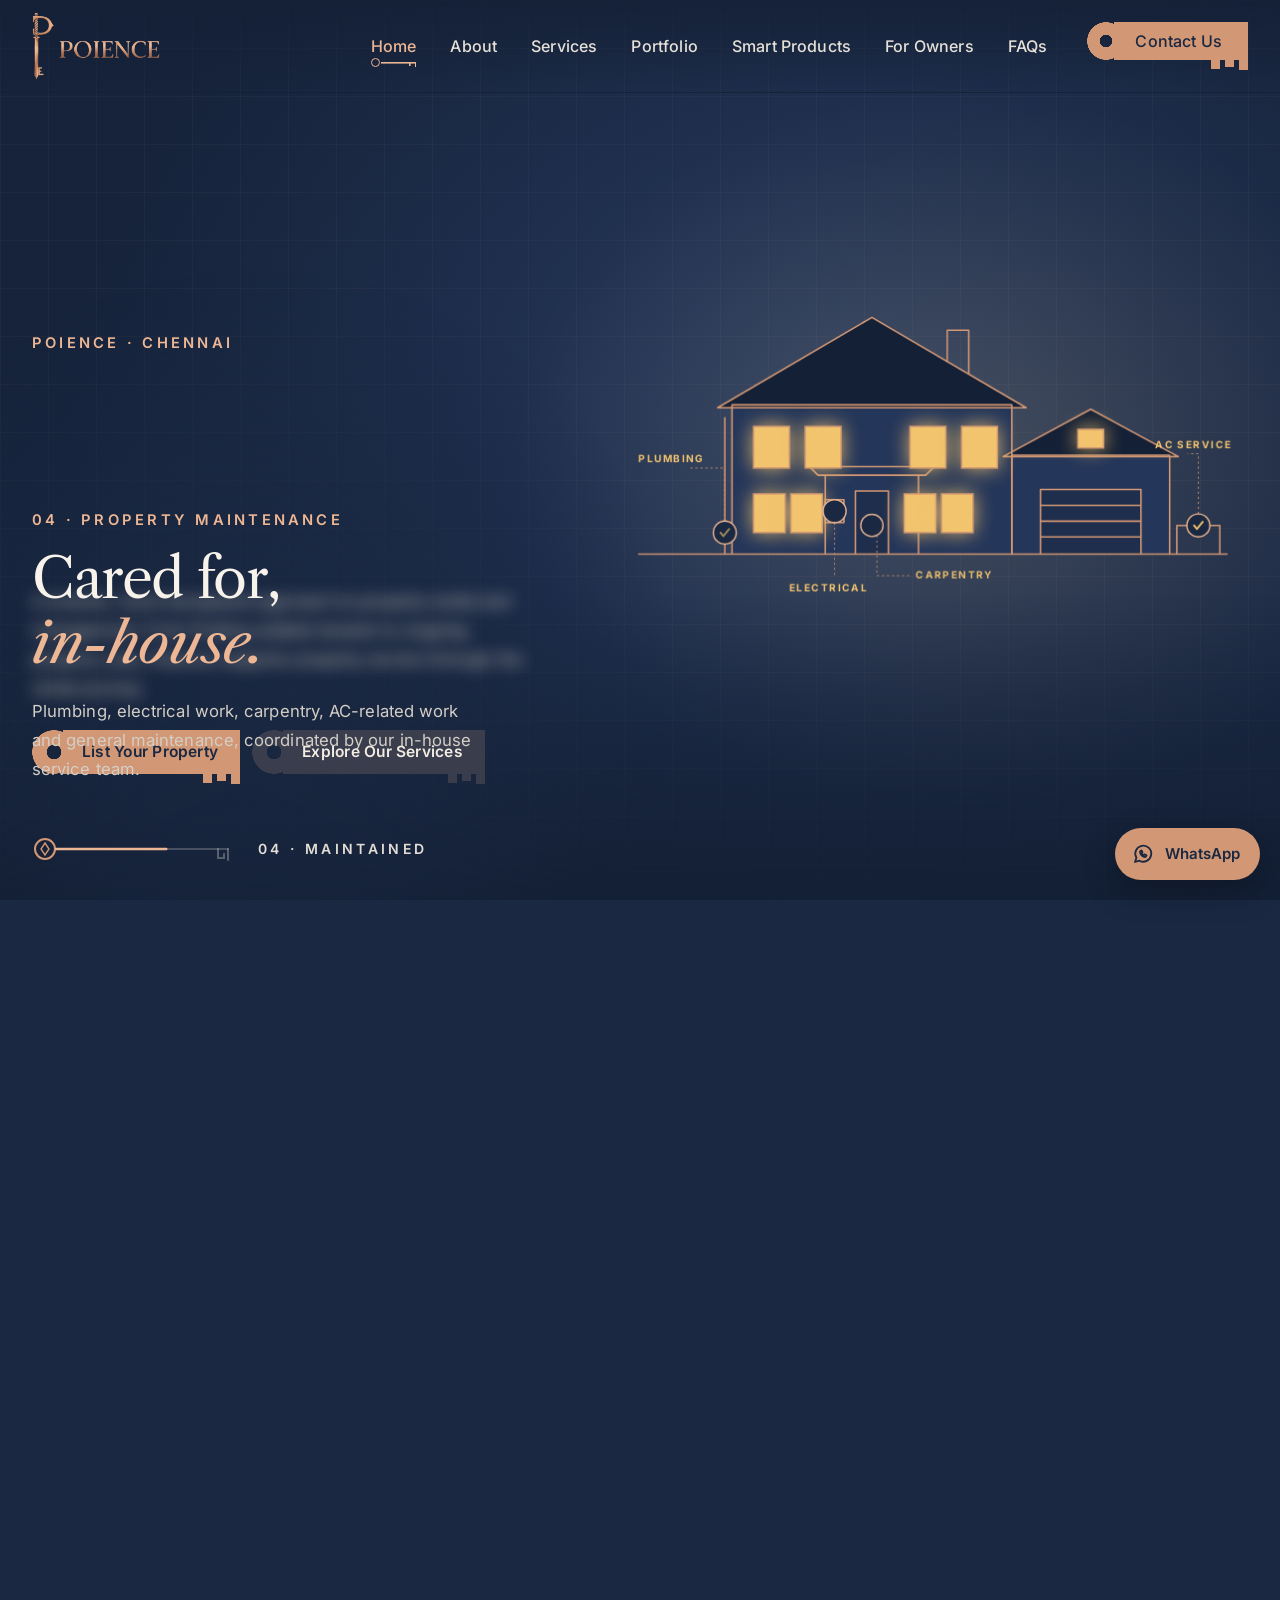
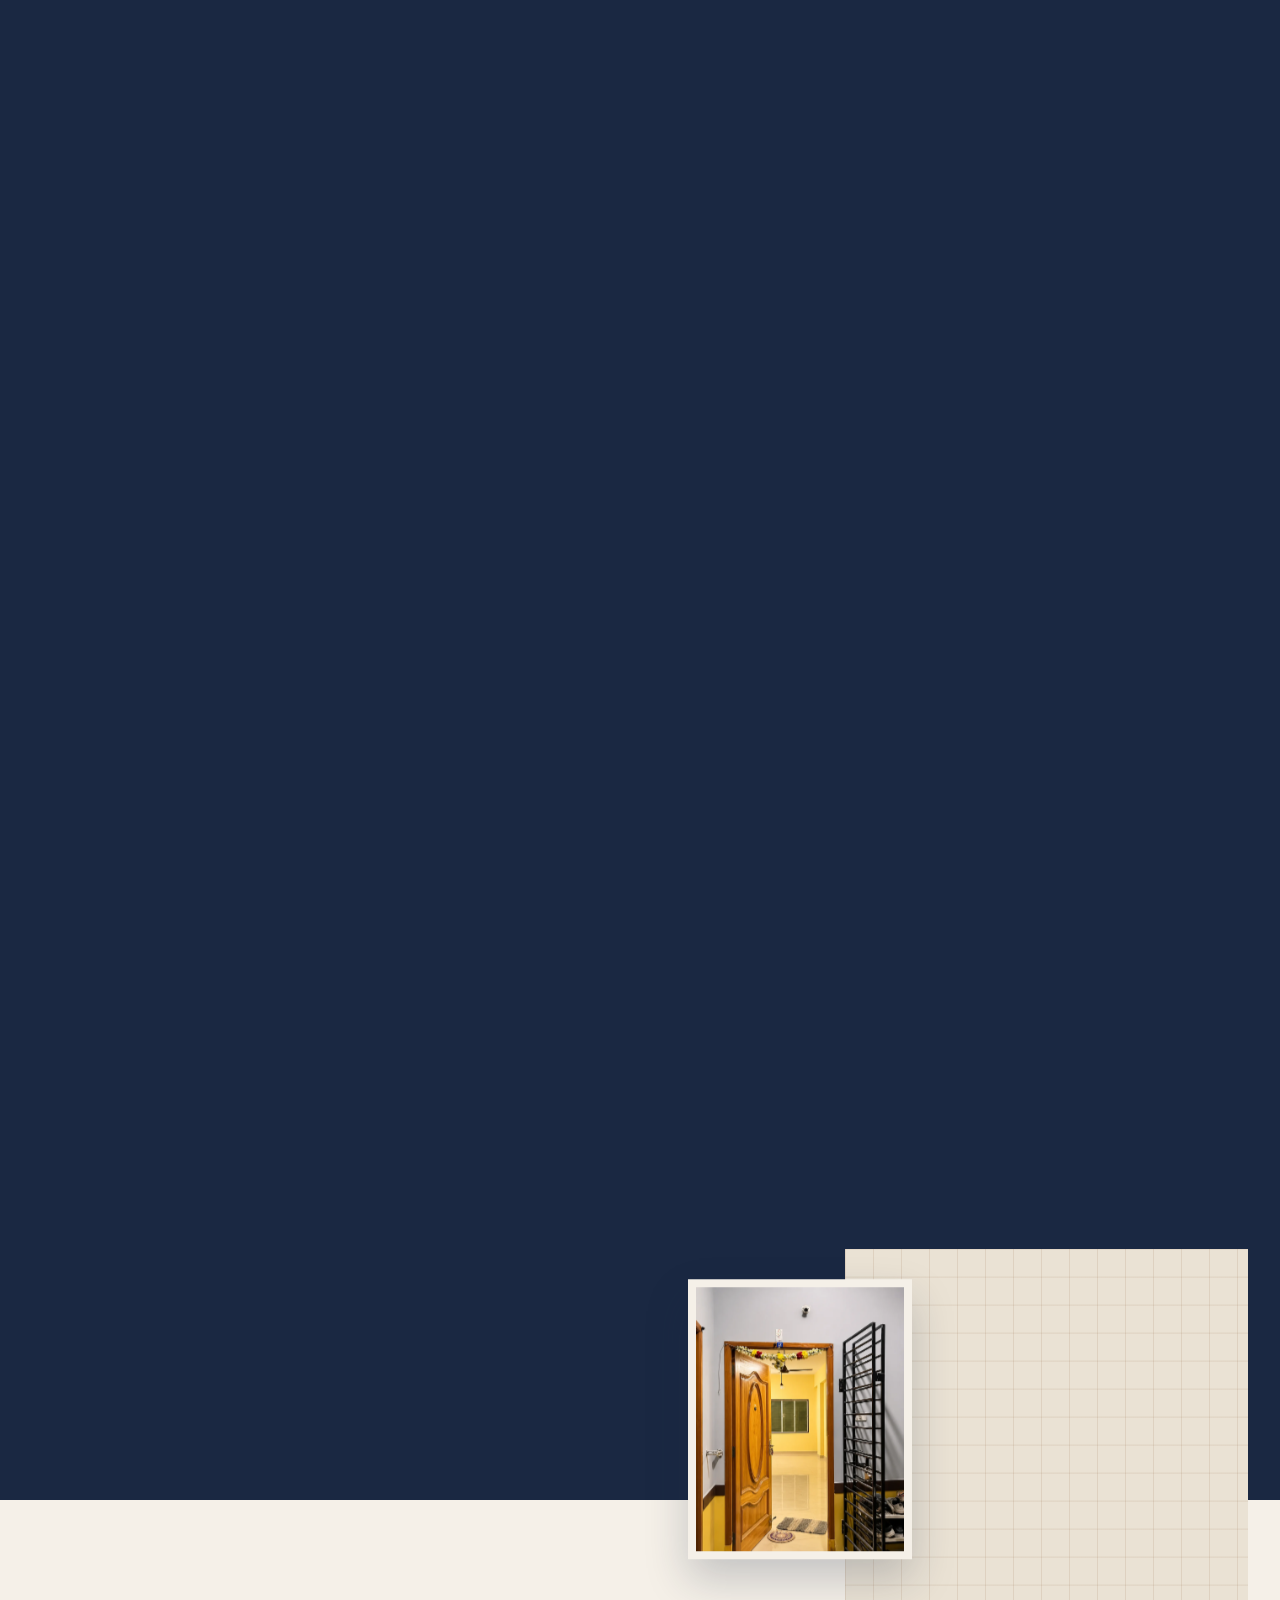
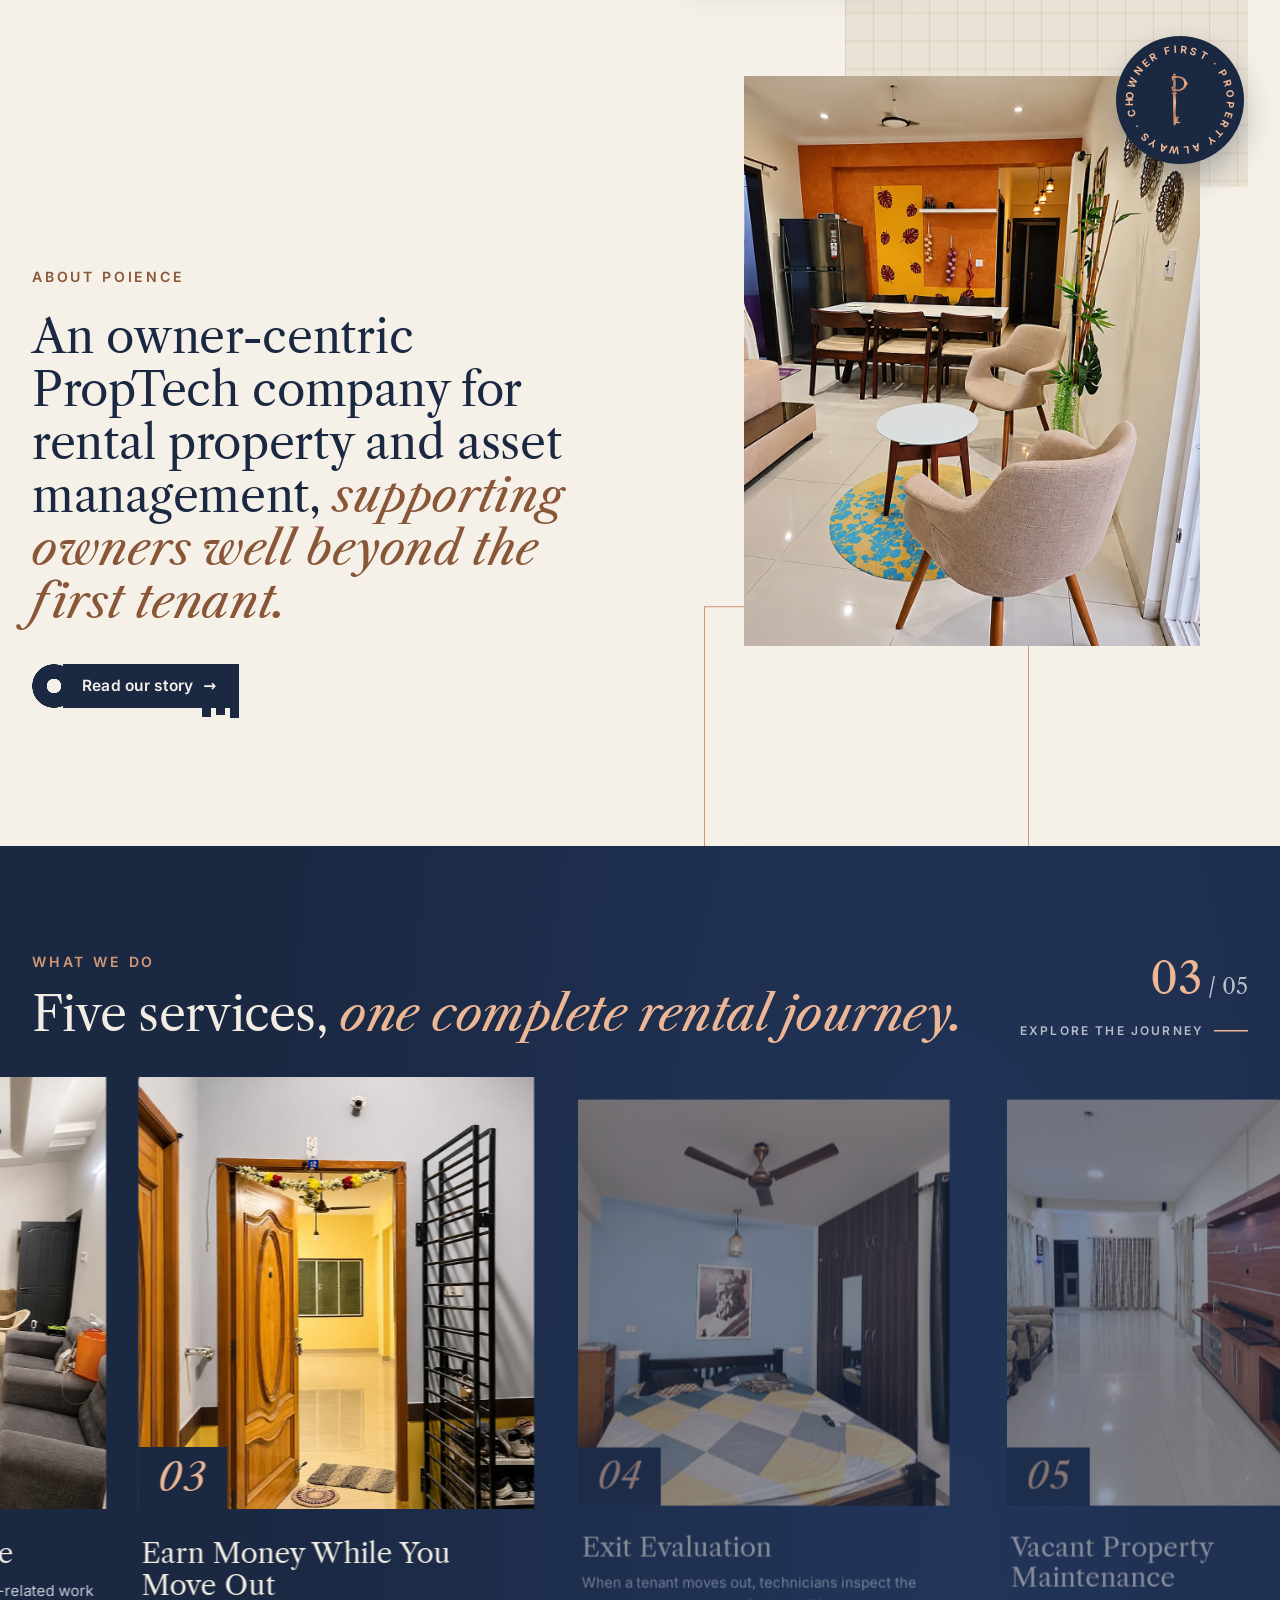
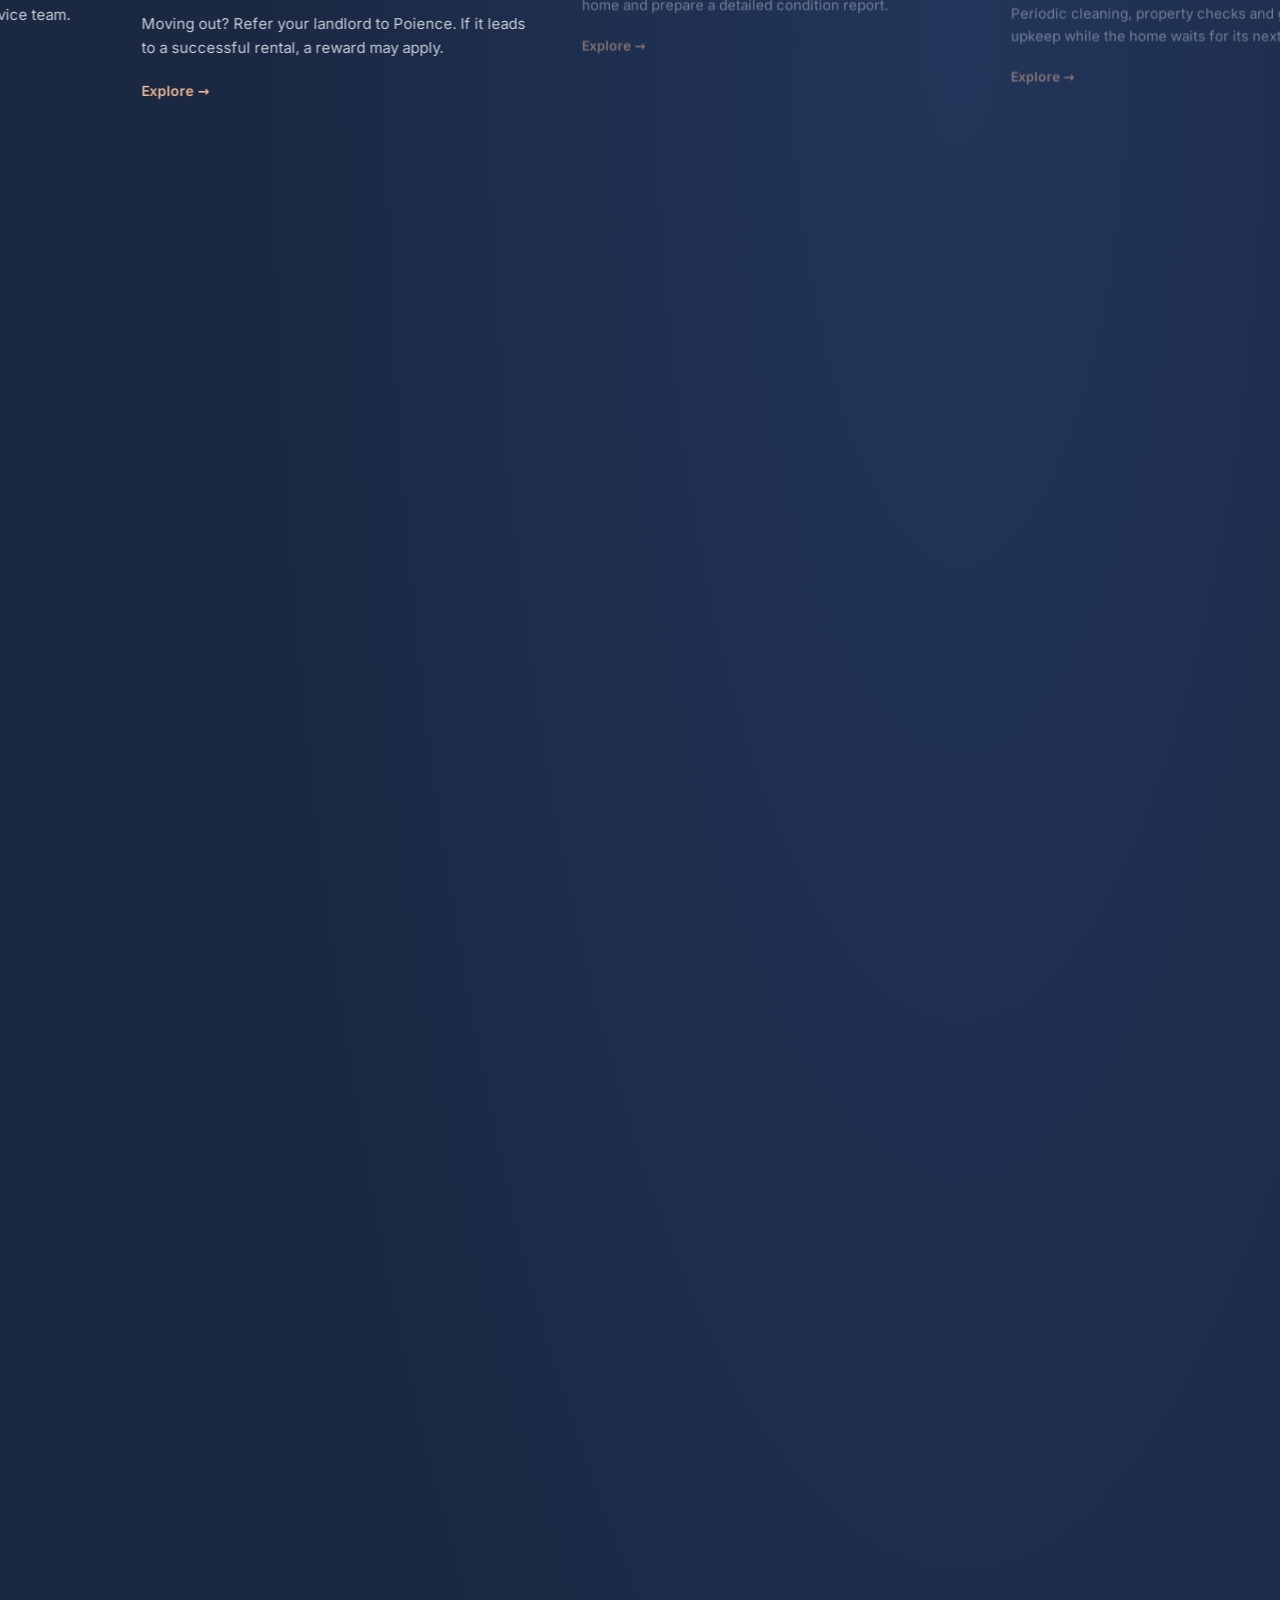
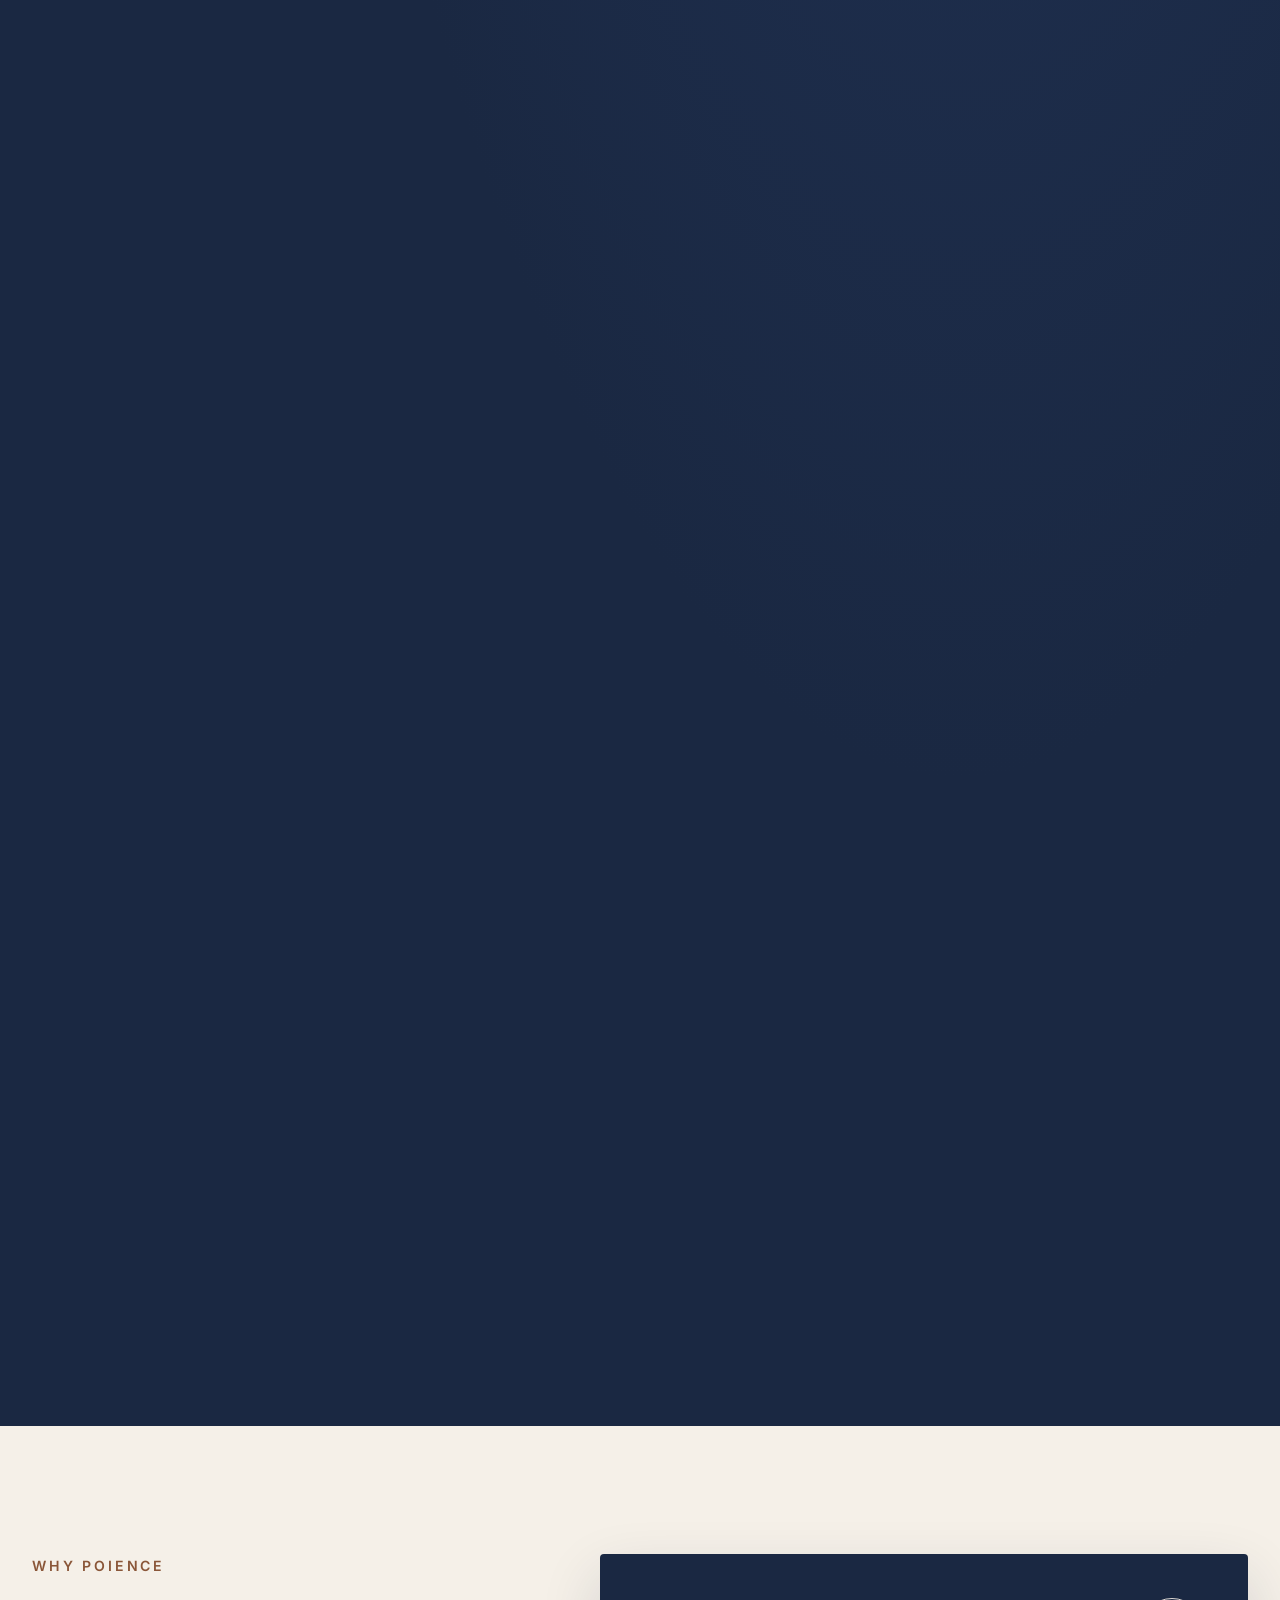
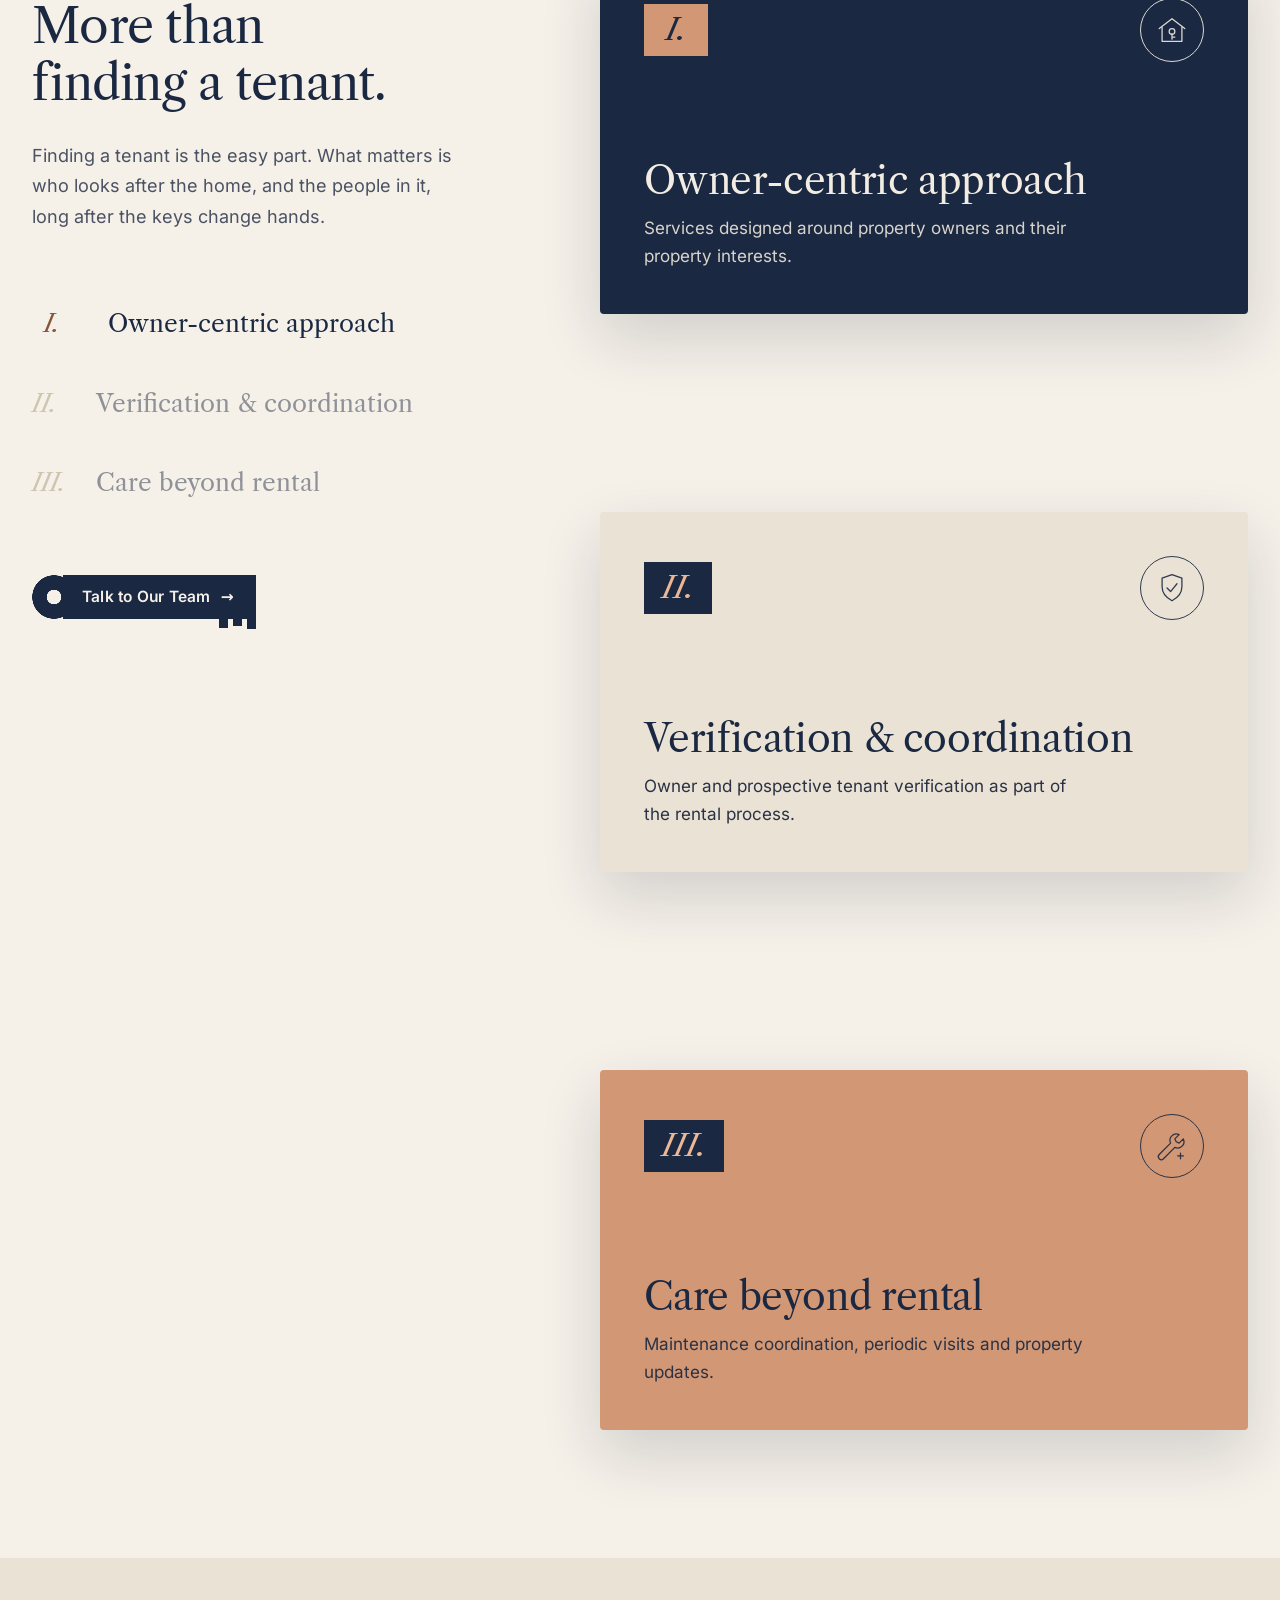
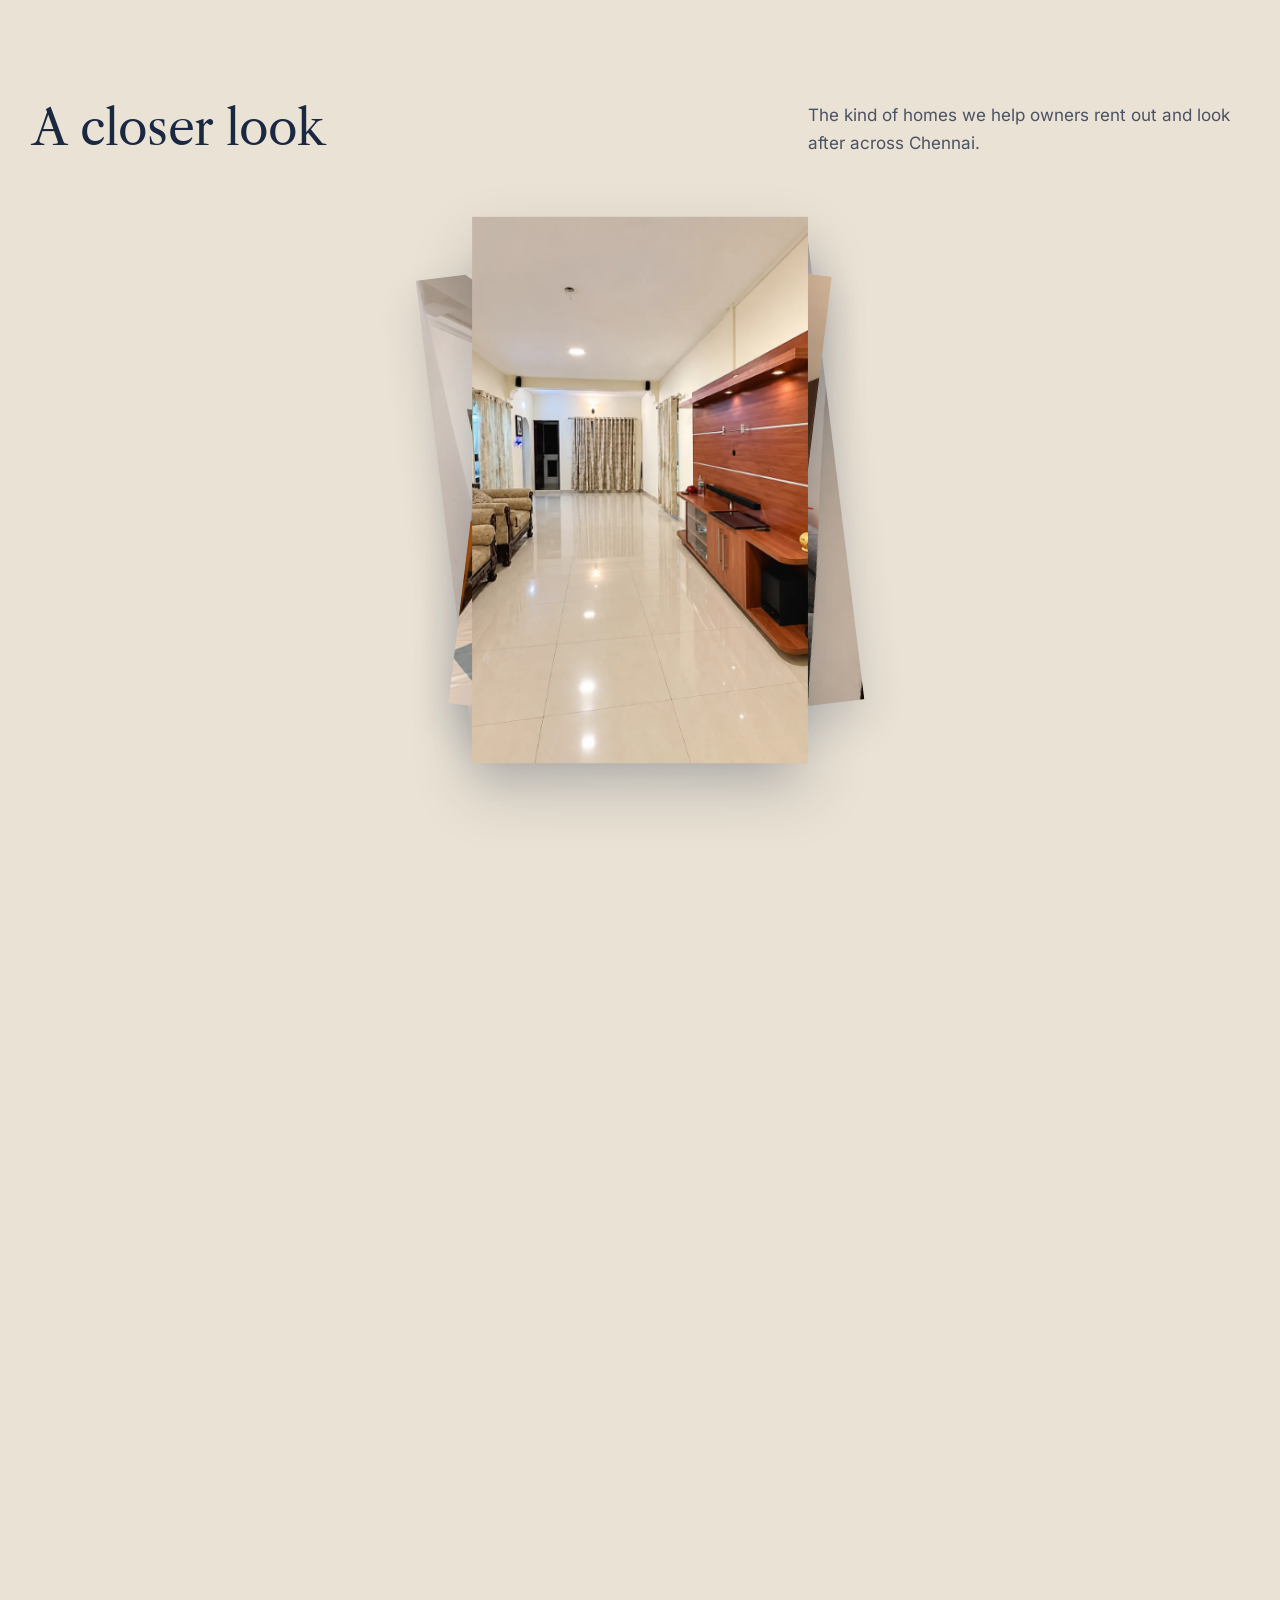
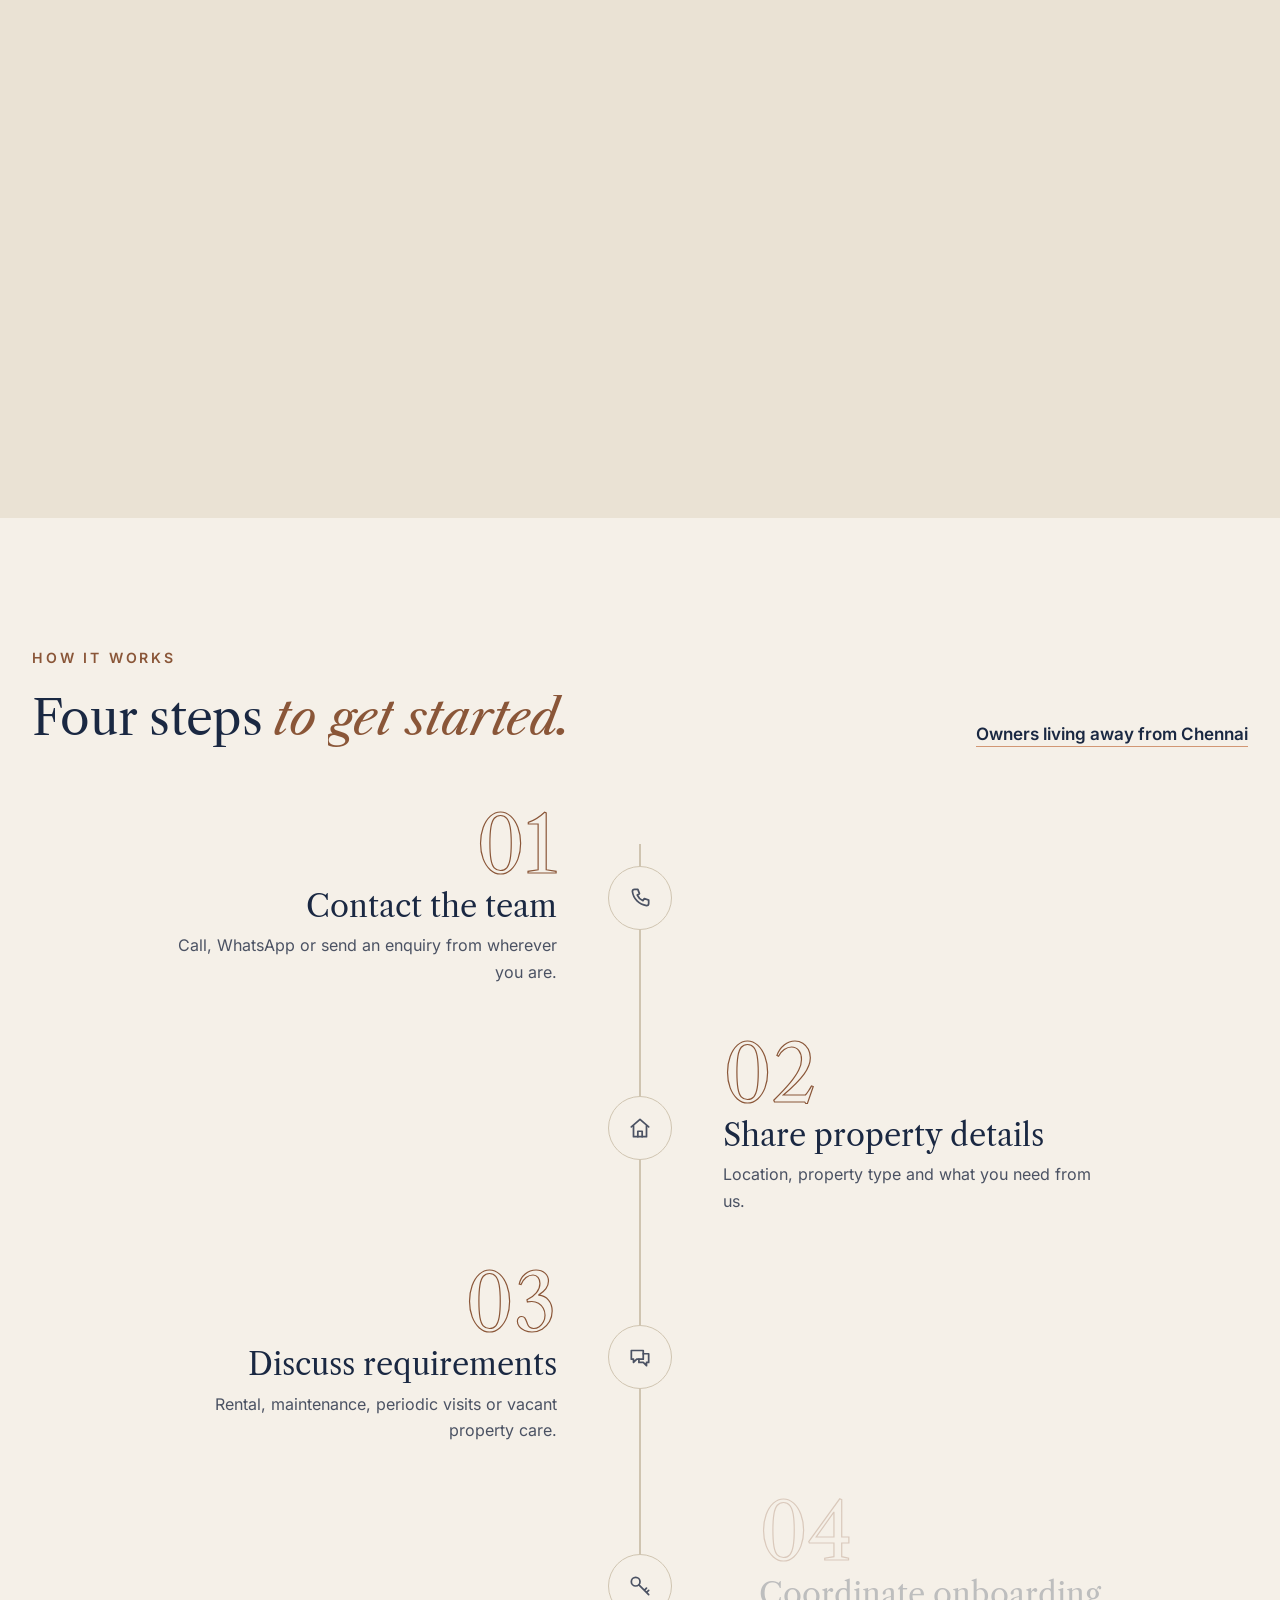
==== commit 9e7fa9fb: "home-page" ====
--- a/about.html
+++ b/about.html
@@ -50,7 +50,7 @@
 </section>
 <section class="section">
 <div class="container split">
-<figure class="frame frame--reveal ratio-45" style="margin:0"><picture><source srcset="assets/img/photos/omr-aerial.webp" type="image/webp"><img src="assets/img/photos/omr-aerial.jpg" alt="Aerial view of OMR, Chennai, with gated villas and green land" width="956" height="1200" loading="lazy" decoding="async"></picture></figure>
+<figure class="frame frame--reveal ratio-45" style="margin:0"><picture><img src="assets/img/photos/omr-chennai-aerial-view-gated-villas.webp" alt="Aerial view of OMR, Chennai, with gated villas and green land" width="1120" height="1404" loading="lazy" decoding="async"></picture></figure>
 <div class="reveal">
 <div style="padding-bottom:44px;border-bottom:1px solid var(--line)"><span class="eyebrow">Our vision</span><p class="quote" style="font-size:clamp(26px,3vw,38px)">To build a technology-driven property management ecosystem that makes property ownership and management simpler, more transparent and better connected.</p></div>
 <div style="padding-top:44px"><span class="eyebrow">Our mission</span><p class="lead">To support property owners through rental coordination, verification processes, maintenance support and clear communication.</p></div>
@@ -89,8 +89,8 @@
 <div><img src="assets/img/logo/poience-logo.png" alt="Poience" width="440" height="232" loading="lazy"><p>An owner-centric PropTech company focused on rental property and asset management in Chennai.</p></div>
 <div><h2>PAGES</h2><ul><li><a href="index.html">Home</a></li><li><a href="about.html">About</a></li><li><a href="services.html">Services</a></li><li><a href="portfolio.html">Portfolio</a></li><li><a href="smart-products.html">Smart Products</a></li><li><a href="for-owners.html">For Owners</a></li><li><a href="faqs.html">FAQs</a></li><li><a href="contact.html">Contact Us</a></li></ul></div>
 <div><h2>GET IN TOUCH</h2><ul>
-<li><a href="tel:+910000000000">Phone · [PHONE NUMBER]</a></li>
-<li><a href="https://wa.me/">WhatsApp · [WHATSAPP NUMBER]</a></li>
+<li><a href="tel:+919940423352">Phone · +91 99404 23352</a></li>
+<li><a href="https://wa.me/919940423352?text=Hi%20Poience%2C%20I%20would%20like%20to%20know%20more.">WhatsApp · +91 99404 23352</a></li>
 <li><a href="mailto:hello@poience.com">Email · [EMAIL ADDRESS]</a></li>
 <li><a href="https://instagram.com/">Instagram · [@HANDLE]</a></li>
 <li>Chennai · OMR</li></ul></div>
@@ -98,6 +98,6 @@
 <div class="container site-footer__base"><span>© <span data-year>2026</span> Poience Private Limited</span><span><a href="privacy.html">Privacy Policy</a> · Owner first. Property always.</span></div>
 </div>
 </footer>
-<a class="wa-fab" href="https://wa.me/" aria-label="Chat with Poience on WhatsApp"><svg viewBox="0 0 24 24" aria-hidden="true" fill="none" stroke="currentColor" stroke-width="1.8" stroke-linecap="round" stroke-linejoin="round"><path d="M4 20 L5.4 15.8 A8 8 0 1 1 8.4 18.7 Z"/><path d="M9 9.5 c0 3 2.5 5.5 5.5 5.5 l1 -1.6 -2 -1 -0.8 0.8 c-1 -0.4 -1.6 -1 -2 -2 l0.8 -0.8 -1 -2 Z"/></svg><span>WhatsApp</span></a>
+<a class="wa-fab" href="https://wa.me/919940423352?text=Hi%20Poience%2C%20I%20would%20like%20to%20know%20more." aria-label="Chat with Poience on WhatsApp"><svg viewBox="0 0 24 24" aria-hidden="true" fill="none" stroke="currentColor" stroke-width="1.8" stroke-linecap="round" stroke-linejoin="round"><path d="M4 20 L5.4 15.8 A8 8 0 1 1 8.4 18.7 Z"/><path d="M9 9.5 c0 3 2.5 5.5 5.5 5.5 l1 -1.6 -2 -1 -0.8 0.8 c-1 -0.4 -1.6 -1 -2 -2 l0.8 -0.8 -1 -2 Z"/></svg><span>WhatsApp</span></a>
 </body>
 </html>
--- a/assets/css/style.css
+++ b/assets/css/style.css
@@ -39,7 +39,7 @@
   --section: clamp(80px, 10vw, 140px);
   --ease-out: cubic-bezier(.19, 1, .22, 1);
   --ease-io: cubic-bezier(.77, 0, .18, 1);
-  --header-h: 76px;
+  --header-h: 92px;
 }
 
 /* ---------- 2. Base ---------- */
@@ -80,7 +80,7 @@
 /* ---------- 3. Typography ---------- */
 .eyebrow {
   display: block; margin: 0 0 22px;
-  font-size: 12px; font-weight: 600; letter-spacing: .18em; text-transform: uppercase;
+  font-size: clamp(14px, 1.1vw, 16px); font-weight: 600; letter-spacing: .2em; text-transform: uppercase;
   color: var(--copper-text);
 }
 .dark .eyebrow { color: var(--copper); }
@@ -134,6 +134,26 @@
 .btn--navy::before { background: var(--copper); }
 .btn--navy:hover { color: var(--navy); }
 .btn-row { display: flex; flex-wrap: wrap; gap: 12px; }
+
+/* every button is a key: round bow with a hole, a shaft carrying the label, three teeth at the end.
+   Built from mask layers so it stretches to any button width. --kh = shaft height. */
+.btn {
+  --kh: 44px;
+  min-height: calc(var(--kh) + 10px); padding: 0 22px 10px calc(var(--kh) + 6px); border: 0; border-radius: 0;
+  -webkit-mask:
+    radial-gradient(closest-side, transparent 32%, #000 34%, #000 98%, transparent 100%) 0 0 / var(--kh) var(--kh) no-repeat,
+    linear-gradient(#000, #000) calc(var(--kh) * .7) 0 / calc(100% - var(--kh) * .7) var(--kh) no-repeat,
+    linear-gradient(#000, #000) right 0 bottom 0 / 9px 10px no-repeat,
+    linear-gradient(#000, #000) right 14px bottom 3px / 9px 7px no-repeat,
+    linear-gradient(#000, #000) right 28px bottom 1px / 9px 9px no-repeat;
+          mask:
+    radial-gradient(closest-side, transparent 32%, #000 34%, #000 98%, transparent 100%) 0 0 / var(--kh) var(--kh) no-repeat,
+    linear-gradient(#000, #000) calc(var(--kh) * .7) 0 / calc(100% - var(--kh) * .7) var(--kh) no-repeat,
+    linear-gradient(#000, #000) right 0 bottom 0 / 9px 10px no-repeat,
+    linear-gradient(#000, #000) right 14px bottom 3px / 9px 7px no-repeat,
+    linear-gradient(#000, #000) right 28px bottom 1px / 9px 9px no-repeat;
+}
+.btn--ghost { border: 0; background: rgba(242, 236, 227, .16); }
 .text-link {
   font-weight: 600; color: var(--ink); text-decoration: underline; text-underline-offset: 6px;
   text-decoration-color: var(--copper); text-decoration-thickness: 1px;
@@ -144,10 +164,11 @@
 .site-header {
   position: sticky; top: 0; z-index: 100;
   background: var(--navy); color: var(--text-on-dark);
-  border-bottom: 1px solid rgba(242, 236, 227, .08);
-  transition: background .4s ease, box-shadow .4s ease, padding .4s var(--ease-out);
-}
-.site-header--overlay { position: fixed; left: 0; right: 0; background: transparent; border-color: transparent; }
+  border-bottom: 1px solid transparent;
+  transition: background .4s ease, box-shadow .4s ease, border-color .4s ease, padding .4s var(--ease-out);
+}
+.site-header--overlay { position: fixed; left: 0; right: 0; background: linear-gradient(to bottom, rgba(20, 32, 54, .85), rgba(20, 32, 54, 0)); border-color: transparent; }
+.site-header > .container { max-width: 1560px; }
 /* blur lives on a pseudo-layer: backdrop-filter on the header itself would trap the fixed mobile menu inside it */
 .site-header::before {
   content: ""; position: absolute; inset: 0; z-index: -1; pointer-events: none;
@@ -156,25 +177,59 @@
 }
 .site-header.is-scrolled, .site-header.is-open {
   background: rgba(26, 40, 66, .95); box-shadow: 0 10px 30px rgba(8, 12, 22, .25);
-  border-color: rgba(242, 236, 227, .08);
+  border-color: transparent;
 }
 .site-header.is-scrolled::before { opacity: 1; }
+/* desktop: once scrolled, the header floats as a rounded glass bar instead of a full-width strip */
+@media (min-width: 1101px) {
+  .site-header.is-scrolled { background: var(--navy); box-shadow: 0 6px 24px rgba(8, 12, 22, .28); }
+  .site-header.is-scrolled::before { opacity: 0; }
+  .site-header.is-scrolled .site-header__inner { min-height: 72px; padding-block: 0; }
+  .site-header.is-scrolled .brand img { height: 48px; }
+}
 .site-header.is-open { background: var(--navy); }
 .site-header__inner {
   display: flex; align-items: center; justify-content: space-between; gap: 20px;
   min-height: var(--header-h); padding-block: 10px;
 }
-.brand img { height: 50px; width: auto; transition: height .4s var(--ease-out); }
-.is-scrolled .brand img { height: 42px; }
-.nav { display: flex; align-items: center; gap: 2px; }
+.brand { display: flex; align-items: center; flex: none; }
+.brand img { height: 68px; width: auto; transition: height .4s var(--ease-out); }
+.is-scrolled .brand img { height: 54px; }
+.nav { display: flex; align-items: center; gap: 6px; }
 .nav a {
-  font-family: var(--font-body); font-size: 15px; font-weight: 500; letter-spacing: 0;
-  color: #D9D4CB; text-decoration: none; padding: 10px 11px; white-space: nowrap;
-  border-bottom: 1px solid transparent; transition: color .25s ease, border-color .25s ease;
-}
+  font-family: var(--font-body); font-size: 16px; font-weight: 500; letter-spacing: .01em;
+  color: #E6E1D8; text-decoration: none; padding: 10px 14px; white-space: nowrap;
+  position: relative; transition: color .25s ease;
+}
+/* animated underline: grows from the centre on hover, stays for the current page */
+/* key-shaped indicator: ring + shaft + two teeth (echoes the logo key) */
+.nav a:not(.btn)::before {
+  content: ""; position: absolute; left: 14px; bottom: 2px; width: 9px; height: 9px; box-sizing: border-box;
+  border: 1.6px solid var(--copper-light); border-radius: 50%;
+  transform: scale(0); transition: transform .4s var(--ease-out);
+}
+.nav a:not(.btn)::after {
+  content: ""; position: absolute; left: 14px; right: 14px; bottom: 2px; height: 9px;
+  --k: var(--copper-light);
+  background:
+    linear-gradient(var(--k), var(--k)) 10px 3.7px / calc(100% - 10px) 1.6px no-repeat,
+    linear-gradient(var(--k), var(--k)) right 0 top 3.7px / 1.6px 6px no-repeat,
+    linear-gradient(var(--k), var(--k)) right 6px top 3.7px / 1.6px 4px no-repeat;
+  clip-path: inset(0 100% 0 0); transition: clip-path .5s var(--ease-out) .05s;
+}
+.nav a:not(.btn):hover::before, .nav a[aria-current="page"]::before { transform: scale(1); }
+.nav a:not(.btn):hover::after, .nav a[aria-current="page"]::after { clip-path: inset(0 0 0 0); }
 .nav a:hover { color: var(--copper-light); }
-.nav a[aria-current="page"] { color: var(--copper-light); border-color: var(--copper); }
-.nav .btn { margin-left: 12px; min-height: 46px; padding: 12px 20px; border-bottom: 0; color: var(--navy); }
+.nav a[aria-current="page"] { color: var(--copper-light); }
+/* Contact button as a key: round bow with a hole on the left, teeth on the right */
+@media (min-width: 1101px) {
+  .site-header .nav .btn { --kh: 38px; margin-left: 20px; }
+  .site-header .nav .btn.btn--copper, .site-header .nav .btn.btn--copper:hover { color: var(--navy); }
+}
+/* header slides in on load */
+.site-header { animation: headerIn .9s var(--ease-out) both; }
+@keyframes headerIn { from { opacity: 0; transform: translateY(-24px); } to { opacity: 1; transform: none; } }
+.nav a.btn { margin-left: 18px; border-bottom: 0; color: var(--navy); min-height: calc(var(--kh) + 10px); padding: 0 26px 10px calc(var(--kh) + 10px); }
 .menu-toggle {
   display: none; width: 48px; height: 48px; place-items: center; padding: 0; cursor: pointer;
   background: none; border: 1px solid rgba(242, 236, 227, .3); border-radius: 2px;
@@ -206,10 +261,12 @@
   .nav.is-open a:nth-child(4) { transition-delay: .12s; } .nav.is-open a:nth-child(5) { transition-delay: .16s; }
   .nav.is-open a:nth-child(6) { transition-delay: .2s; }  .nav.is-open a:nth-child(7) { transition-delay: .24s; }
   .nav.is-open a:nth-child(8) { transition-delay: .28s; }
+  .nav a:not(.btn)::before, .nav a:not(.btn)::after { display: none; }
   .nav .btn { font-family: var(--font-body); }
   .nav a[aria-current="page"] { border-bottom-color: var(--copper); }
-  .nav .btn { margin: 28px 0 0; font-size: 15px; min-height: 58px; }
-  .brand img { height: 42px; }
+  .nav a.btn { margin: 28px 0 0; font-size: 15px; --kh: 52px; }
+  .brand img { height: 54px; }
+  :root { --header-h: 80px; }
 }
 
 /* ---------- 6. Page hero (inner pages) ---------- */
@@ -310,7 +367,7 @@
   transition: transform 1.05s var(--ease-out); transition-delay: calc(var(--i) * 55ms + 80ms); }
 .stage.is-active .wd > span { transform: none; }
 .stage.is-past .wd > span { transform: translateY(-118%) rotate(-5deg); transition-delay: calc(var(--i) * 25ms); transition-duration: .7s; }
-.stage__step { font-size: 12px; font-weight: 600; letter-spacing: .5em; color: var(--copper-light); margin-bottom: 18px;
+.stage__step { font-size: clamp(14px, 1.15vw, 17px); font-weight: 600; letter-spacing: .5em; color: var(--copper-light); margin-bottom: 18px;
   opacity: 0; transition: opacity .8s ease, letter-spacing 1.2s var(--ease-out); }
 .stage.is-active .stage__step { opacity: 1; letter-spacing: .18em; }
 .stage__t1 { font-family: var(--font-head); font-weight: 400; font-size: clamp(38px, 4.3vw, 62px); line-height: 1.08; letter-spacing: -.02em; color: #F7F2EA; }
@@ -323,7 +380,7 @@
 .stage.is-active .stage__btns { opacity: 1; transform: none; }
 .stage.is-past .stage__btns { transition-delay: 0s; transition-duration: .3s; }
 .keybar { position: absolute; left: max(var(--gutter), calc((100% - var(--container)) / 2 + var(--gutter))); right: var(--gutter); bottom: 38px; display: flex; align-items: center; gap: 16px;
-  font-size: 12px; font-weight: 600; letter-spacing: .22em; color: #E3DED6; }
+  font-size: 14px; font-weight: 600; letter-spacing: .22em; color: #E3DED6; }
 .keybar svg { width: 210px; height: 26px; flex: none; }
 #keyFill { stroke-dasharray: 1; stroke-dashoffset: 1; }
 .svg-t { transform-box: view-box; }
@@ -341,6 +398,20 @@
 @keyframes draw { to { stroke-dashoffset: 0; } }
 
 @media (min-width: 861px) and (max-width: 1200px) { .story__house { left: auto; width: 60%; right: 0; top: 44%; } }
+/* desktop/laptop: size hero copy by viewport height too, so it never runs under the header */
+@media (min-width: 861px) {
+  .story__copy { bottom: clamp(76px, 13vh, 116px); max-width: min(580px, 46vw); }
+  .stage__t1, .stage__t2 { font-size: clamp(34px, min(4.3vw, 8vh), 62px); }
+  .stage__sub { margin-top: clamp(10px, 2vh, 18px); font-size: clamp(14px, min(1.5vw, 2.4vh), 17px); line-height: 1.55; }
+  .stage__btns { margin-top: clamp(16px, 3vh, 28px); }
+  .stage__step { margin-bottom: clamp(10px, 2vh, 18px); }
+  .keybar { bottom: clamp(20px, 4.5vh, 38px); }
+}
+@media (min-width: 861px) and (max-height: 700px) {
+  .stage__btns .btn { min-height: 46px; padding: 11px 22px; }
+  .story__stage { min-height: 0; }
+}
+@media (min-width: 861px) and (max-width: 1100px) { .story__copy { max-width: min(520px, 48vw); } }
 @media (max-width: 860px) {
   .story { height: 620vh; }
   .story__stage { display: flex; flex-direction: column; padding-top: var(--header-h); }
@@ -530,7 +601,7 @@
 @media (max-width: 860px) { .explore { grid-template-columns: 1fr; } .explore__big { grid-row: auto; min-height: 460px; } .card-split { grid-template-columns: 1fr; } .card-split img { min-height: 220px; max-height: 280px; } }
 
 /* ---------- 14. Accordion ---------- */
-.faq { border-top: 1px solid var(--ink); }
+.faq { border-top: 0; }
 .faq__item { border-bottom: 1px solid var(--line); }
 .faq__q {
   width: 100%; display: grid; grid-template-columns: auto 1fr 32px; gap: 16px; align-items: baseline;
@@ -720,3 +791,381 @@
   *, *::before, *::after { animation-duration: .01ms !important; animation-iteration-count: 1 !important; transition-duration: .01ms !important; transition-delay: 0s !important; }
   .js .reveal, .js .frame--reveal, .js .frame--reveal img { opacity: 1; transform: none; clip-path: none; }
 }
+
+/* ---------- Key button motion ---------- */
+.btn { transform-origin: calc(var(--kh) / 2) calc(var(--kh) / 2); }
+.btn::after {
+  content: ""; position: absolute; top: 0; bottom: 10px; left: 0; width: 36%; pointer-events: none; z-index: 1;
+  background: linear-gradient(100deg, transparent 0%, rgba(255, 255, 255, .45) 50%, transparent 100%);
+  transform: translateX(-130%) skewX(-20deg); opacity: 0;
+}
+.btn:hover::after { opacity: 1; transform: translateX(340%) skewX(-20deg); transition: transform .9s var(--ease-out), opacity .2s ease; }
+.btn:hover { animation: keyturn .75s var(--ease-out); }
+.btn:active { transform: scale(.97); }
+@keyframes keyturn {
+  0% { transform: rotate(0); }
+  30% { transform: rotate(-5deg) translateX(2px); }
+  62% { transform: rotate(2.5deg); }
+  100% { transform: rotate(0); }
+}
+/* teeth "click" forward as the arrow moves */
+.btn:hover .arrow { transform: translateX(6px); }
+@media (prefers-reduced-motion: reduce) { .btn:hover { animation: none; } .btn::after { display: none; } }
+
+/* ---------- Scroll animation system ---------- */
+
+/* directional entrances (add data-anim="left|right|up|zoom" to an element that has class "reveal") */
+.js .reveal[data-anim]:not(.is-in) { transition: none; }
+.js .reveal[data-anim] { transition: opacity 1.2s var(--ease-out), transform 1.3s var(--ease-out); }
+.js .reveal[data-anim="left"]:not(.is-in) { transform: translateX(-90px); }
+.js .reveal[data-anim="right"]:not(.is-in) { transform: translateX(90px); }
+.js .reveal[data-anim="up"]:not(.is-in) { transform: translateY(56px); }
+.js .reveal[data-anim="zoom"]:not(.is-in) { transform: translateY(40px) scale(.9); }
+.js .reveal[data-anim][data-delay="1"] { transition-delay: .15s; }
+.js .reveal[data-anim][data-delay="2"] { transition-delay: .3s; }
+.js .reveal[data-anim][data-delay="3"] { transition-delay: .45s; }
+
+/* section titles: words rise out of a mask, one after another */
+.split-title .w { display: inline-block; overflow: hidden; vertical-align: top; padding: .08em .04em .24em; margin: -.08em -.04em -.18em; }
+.split-title .w > span { display: inline-block; transform: translateY(118%) rotate(5deg); transform-origin: 0 100%;
+  transition: transform 1.05s var(--ease-out); transition-delay: calc(var(--i) * 75ms + 120ms); }
+.split-title.is-in .w > span { transform: none; }
+
+/* small details that make the page feel built, not dropped in */
+.why__num { transition: transform .7s var(--ease-out), color .4s ease; }
+.why .reveal:hover .why__num { transform: translateX(8px); }
+.eyebrow { position: relative; }
+.js .reveal .eyebrow::before, .js .head-row .eyebrow::before { content: none; }
+
+/* ---------- Footer background ---------- */
+.site-footer {
+  position: relative; overflow: hidden; isolation: isolate;
+  background:
+    radial-gradient(55% 70% at 88% 0%, rgba(210, 151, 116, .16), transparent 65%),
+    radial-gradient(60% 80% at 0% 100%, rgba(36, 54, 90, .85), transparent 70%),
+    linear-gradient(180deg, var(--navy-deep) 0%, #101B2E 100%);
+}
+.site-footer::before {            /* blueprint grid, fades towards the bottom */
+  content: ""; position: absolute; inset: 0; z-index: -1; pointer-events: none;
+  background-image:
+    linear-gradient(rgba(237, 183, 149, .07) 1px, transparent 1px),
+    linear-gradient(90deg, rgba(237, 183, 149, .07) 1px, transparent 1px);
+  background-size: 56px 56px;
+  -webkit-mask-image: linear-gradient(180deg, #000 0%, transparent 85%);
+          mask-image: linear-gradient(180deg, #000 0%, transparent 85%);
+}
+.site-footer::after {             /* large faded wordmark across the bottom */
+  content: ""; position: absolute; left: 50%; bottom: -2%; z-index: -1; pointer-events: none;
+  width: min(1300px, 96%); aspect-ratio: 640 / 127; transform: translateX(-50%);
+  background: url("../img/logo/poience-wordmark.png") center / contain no-repeat; opacity: .07;
+}
+.site-footer__grid { padding-bottom: 72px; }
+.site-footer__base { position: relative; }
+
+/* ---------- Footer v2: clean, seamless with the banner above ---------- */
+.site-footer {
+  background:
+    radial-gradient(45% 60% at 92% 100%, rgba(210, 151, 116, .10), transparent 70%),
+    var(--navy-deep);
+}
+.site-footer::before, .site-footer::after { content: none; }
+.site-footer__grid { grid-template-columns: 1.4fr 1.2fr 1fr; gap: clamp(36px, 5vw, 80px); padding-block: 80px 48px; }
+.site-footer img { height: 72px; margin-bottom: 8px; }
+.site-footer p { font-size: 16px; line-height: 1.7; max-width: 380px; }
+.site-footer h2 { font-size: 13px; letter-spacing: .24em; margin-bottom: 24px; }
+.site-footer ul { gap: 14px; font-size: 16px; }
+.site-footer__grid > div:nth-child(2) ul { grid-template-columns: repeat(2, max-content); column-gap: clamp(32px, 5vw, 72px); }
+.site-footer ul a { display: inline-block; transition: color .25s ease, transform .35s var(--ease-out); }
+.site-footer ul a:hover { transform: translateX(5px); }
+.site-footer__base { font-size: 14px; padding-block: 26px 100px; }
+@media (max-width: 860px) {
+  .site-footer__grid { grid-template-columns: 1fr; gap: 40px; padding-block: 60px 32px; }
+  .site-footer__grid > div:nth-child(2) ul { grid-template-columns: repeat(2, 1fr); }
+}
+
+/* ---------- Footer v3 (professional) ---------- */
+.cta-band__art { -webkit-mask-image: linear-gradient(180deg, #000 62%, transparent 100%); mask-image: linear-gradient(180deg, #000 62%, transparent 100%); }
+.btn--ghost { background: rgba(237, 183, 149, .16); }
+.site-footer--pro { background: radial-gradient(50% 55% at 100% 100%, rgba(210, 151, 116, .10), transparent 70%), linear-gradient(180deg, var(--navy-deep) 0%, #0F192B 100%); }
+.ft { display: grid; grid-template-columns: 1.5fr 1.1fr 1fr; gap: clamp(40px, 6vw, 96px); padding-block: clamp(64px, 8vw, 100px) clamp(40px, 5vw, 64px); }
+.ft__brand img { height: 84px; width: auto; margin-bottom: 18px; }
+.ft__brand p { margin: 0 0 26px; max-width: 400px; font-size: 16px; line-height: 1.75; color: var(--muted-on-dark); }
+.ft__chip { display: inline-flex; align-items: center; gap: 10px; padding: 9px 18px; border-radius: 999px; background: rgba(237, 183, 149, .1);
+  font-size: 13px; font-weight: 600; letter-spacing: .16em; text-transform: uppercase; color: var(--copper-light); }
+.ft__chip::before { content: ""; width: 7px; height: 7px; border-radius: 50%; background: var(--glow); box-shadow: 0 0 0 0 rgba(242, 196, 110, .6); animation: ftPulse 2.4s ease-out infinite; }
+@keyframes ftPulse { 70% { box-shadow: 0 0 0 9px rgba(242, 196, 110, 0); } 100% { box-shadow: 0 0 0 0 rgba(242, 196, 110, 0); } }
+.ft__col h2 { margin: 6px 0 28px; font-family: var(--font-body); font-size: 13px; font-weight: 700; letter-spacing: .26em; text-transform: uppercase; color: var(--copper); }
+.ft__col ul { list-style: none; margin: 0; padding: 0; display: grid; gap: 16px; }
+.ft__pages { grid-template-columns: repeat(2, max-content); column-gap: clamp(32px, 5vw, 72px); }
+.ft__col a { display: inline-flex; align-items: center; color: #E3DED6; font-size: 16px; text-decoration: none; transition: color .25s ease; }
+.ft__col a::before { content: ""; width: 0; height: 1.5px; margin-right: 0; background: var(--copper); transition: width .35s var(--ease-out), margin .35s var(--ease-out); }
+.ft__col a:hover { color: var(--copper-light); }
+.ft__col a:hover::before { width: 16px; margin-right: 10px; }
+.ft__contact { gap: 20px; }
+.ft__lab { display: block; margin-bottom: 3px; font-size: 12px; font-weight: 600; letter-spacing: .2em; text-transform: uppercase; color: #8F96A6; }
+.ft__base { display: flex; justify-content: space-between; align-items: center; gap: 16px 32px; flex-wrap: wrap; padding-block: 28px 104px; font-size: 14px; color: #9AA0AE; border-top: 1px solid rgba(242, 236, 227, .09); }
+.ft__legal { display: inline-flex; gap: 22px; flex-wrap: wrap; }
+.ft__base a { color: #B7BCC8; text-decoration: none; transition: color .25s ease; }
+.ft__base a:hover { color: var(--copper-light); }
+.ft__top { display: inline-flex; align-items: center; gap: 8px; font-weight: 600; }
+.ft__top span { display: inline-block; transition: transform .35s var(--ease-out); }
+.ft__top:hover span { transform: translateY(-4px); }
+@media (max-width: 900px) { .ft { grid-template-columns: 1fr 1fr; } .ft__brand { grid-column: 1 / -1; } }
+@media (max-width: 560px) { .ft { grid-template-columns: 1fr; } .ft__pages { grid-template-columns: repeat(2, 1fr); } .ft__base { padding-bottom: 96px; } }
+
+/* scroll hint: label + animated arrow */
+.hs__hint { display: inline-flex; align-items: center; gap: 10px; }
+.hs__hint::after { content: ""; width: 34px; height: 10px; flex: none; background: linear-gradient(var(--copper-light), var(--copper-light)) 0 50% / 100% 1.5px no-repeat;
+  -webkit-mask: none; position: relative; animation: hintSlide 1.8s var(--ease-out) infinite; }
+.hs__hint::before { content: none; }
+@keyframes hintSlide { 0% { transform: translateX(-10px); opacity: 0; } 40% { opacity: 1; } 100% { transform: translateX(6px); opacity: 0; } }
+@media (prefers-reduced-motion: reduce) { .hs__hint::after { animation: none; } }
+
+/* service cards: show more of each photo (less crop, less zoom) */
+.hs__card { flex: 0 0 min(420px, 31vw); }
+.hs__img { height: min(48vh, 440px); }
+.hs__img img { object-position: 50% 45%; transform: translateX(var(--px, 0px)) scale(1.06); }
+.hs__n { top: calc(min(48vh, 440px) - .62em); }
+@media (max-width: 860px) {
+  .hs__card { flex: 0 0 78vw; }
+  .hs__img { height: min(36svh, 300px); }
+  .hs__n { top: calc(min(36svh, 300px) - .62em); }
+}
+
+/* service card numbers: solid tab on the photo, always readable */
+.hs__n {
+  left: 0; top: calc(min(48vh, 440px) - 62px); z-index: 2;
+  display: inline-flex; align-items: center; justify-content: center; min-width: 78px; height: 62px; padding: 0 20px;
+  font-family: var(--font-head); font-style: italic; font-size: 38px; line-height: 1; letter-spacing: .02em;
+  color: var(--copper-light); -webkit-text-stroke: 0; background: var(--navy);
+}
+.hs__body { padding-top: 28px; }
+@media (max-width: 860px) {
+  .hs__n { top: calc(min(36svh, 300px) - 52px); height: 52px; min-width: 66px; padding: 0 16px; font-size: 30px; left: 0; }
+  .hs__body { padding-top: 22px; }
+}
+
+/* ---------- Why Poience: sticky heading + stacking cards ---------- */
+.why2__grid { display: grid; grid-template-columns: minmax(0, .85fr) minmax(0, 1.15fr); gap: clamp(40px, 7vw, 110px); align-items: start; }
+.why2__head { position: sticky; top: calc(var(--header-h) + 48px); }
+.why2__head .h2 { margin-bottom: 36px; }
+.why2__meter { display: flex; align-items: center; gap: 22px; }
+.why2__count { font-family: var(--font-head); font-size: 20px; color: var(--muted); }
+.why2__count b { font-weight: 400; font-size: 44px; color: var(--copper-text); display: inline-block; min-width: 1.6em; }
+.why2__bars { display: flex; gap: 8px; }
+.why2__bars i { display: block; width: 44px; height: 3px; background: var(--line); transition: background .5s ease, transform .5s var(--ease-out); transform-origin: 0 50%; }
+.why2__bars i.is-on { background: var(--copper); }
+.why2__stack { display: grid; }
+.why2__card {
+  --stick: calc(var(--header-h) + 36px + var(--i) * 26px);
+  position: sticky; top: var(--stick); margin-bottom: 22vh; transform-origin: 50% 0; will-change: transform;
+  min-height: 360px; display: flex; border-radius: 4px; box-shadow: 0 24px 60px rgba(26, 40, 66, .16);
+}
+.why2__card:last-child { margin-bottom: 0; }
+.why2__body { flex: 1; display: flex; flex-direction: column; justify-content: space-between; gap: 48px; padding: clamp(28px, 3.4vw, 48px); }
+.why2__card--0 { background: var(--navy); color: var(--text-on-dark); }
+.why2__card--1 { background: var(--sand); color: var(--ink); }
+.why2__card--2 { background: var(--copper); color: var(--navy); }
+.why2__top { display: flex; justify-content: space-between; align-items: center; }
+.why2__n { display: inline-flex; align-items: center; justify-content: center; min-width: 64px; height: 52px; padding: 0 18px; font-family: var(--font-head); font-style: italic; font-size: 30px; line-height: 1;
+  background: var(--navy); color: var(--copper-light); }
+.why2__card--0 .why2__n { background: var(--copper); color: var(--navy); }
+.why2__ic { width: 64px; height: 64px; display: grid; place-items: center; border-radius: 50%; border: 1.5px solid currentColor; opacity: .9; }
+.why2__ic svg { width: 34px; height: 34px; }
+.why2__ic svg path, .why2__ic svg circle { stroke-dasharray: 1; stroke-dashoffset: 1; transition: stroke-dashoffset 1.6s cubic-bezier(.65, 0, .25, 1) .3s; }
+.is-in .why2__ic svg path, .is-in .why2__ic svg circle { stroke-dashoffset: 0; }
+.why2__card h3 { margin: 0 0 12px; font-family: var(--font-head); font-weight: 400; font-size: clamp(28px, 3vw, 40px); line-height: 1.12; letter-spacing: -.01em; }
+.why2__card p { margin: 0; max-width: 440px; font-size: 17px; line-height: 1.65; }
+.why2__card--0 p { color: #D9D4CB; }
+.why2__card--1 p { color: var(--ink-2); }
+.why2__card--2 p { color: #2B3245; }
+@media (max-width: 860px) {
+  .why2__grid { grid-template-columns: 1fr; gap: 32px; }
+  .why2__head { position: static; }
+  .why2__card { --stick: calc(var(--header-h) + 12px + var(--i) * 14px); margin-bottom: 12vh; min-height: 300px; }
+}
+@media (prefers-reduced-motion: reduce) { .why2__card { position: static; margin-bottom: 20px; } .why2__ic svg path, .why2__ic svg circle { stroke-dashoffset: 0; } }
+
+/* Why Poience: left side as a living index */
+.why2__head .h2 { margin-bottom: 22px; }
+.why2__lead { margin: 0 0 40px; max-width: 440px; font-size: 18px; line-height: 1.7; color: var(--muted); }
+.why2__idx { list-style: none; margin: 0 0 44px; padding: 0; max-width: 460px; }
+.why2__idx li { border-top: 1px solid var(--line); }
+.why2__idx li:last-child { border-bottom: 1px solid var(--line); }
+.why2__idx a { position: relative; display: flex; align-items: baseline; gap: 22px; padding: 20px 0; text-decoration: none; color: var(--muted); transition: color .4s ease, padding .5s var(--ease-out); }
+.why2__idxn { flex: none; min-width: 44px; font-family: var(--font-head); font-style: italic; font-size: 24px; color: var(--line); transition: color .4s ease; }
+.why2__idxt { font-family: var(--font-head); font-size: clamp(21px, 1.9vw, 26px); line-height: 1.2; }
+.why2__idx a::after { content: ""; position: absolute; left: 0; bottom: -1px; height: 2px; width: 100%; background: var(--copper); transform: scaleX(0); transform-origin: 0 50%; transition: transform .7s var(--ease-out); }
+.why2__idx li.is-on a { color: var(--ink); padding-left: 10px; }
+.why2__idx li.is-on .why2__idxn { color: var(--copper-text); }
+.why2__idx li.is-on a::after { transform: scaleX(1); }
+.why2__idx a:hover { color: var(--ink); }
+@media (max-width: 860px) { .why2__lead { margin-bottom: 28px; } .why2__idx { margin-bottom: 28px; } .why2__cta { display: none; } }
+
+/* Why Poience index: no lines, more air */
+.why2__head .h2 { margin-bottom: 28px; }
+.why2__lead { margin-bottom: 56px; }
+.why2__idx { margin-bottom: 56px; display: grid; gap: 8px; }
+.why2__idx li, .why2__idx li:last-child { border: 0; }
+.why2__idx a { padding: 16px 0; gap: 0; }
+.why2__idxn { min-width: 64px; }
+.why2__idx a::after { content: none; }
+.why2__idx li.is-on a { padding-left: 0; transform: translateX(12px); }
+.why2__idx a { transition: color .4s ease, transform .6s var(--ease-out); }
+.why2__idx li.is-on .why2__idxt { color: var(--ink); }
+.why2__idx li:not(.is-on) .why2__idxt { opacity: .6; }
+.why2__idxt { transition: opacity .4s ease; }
+
+/* Why Poience: phone + tablet (same design, single column) */
+@media (max-width: 900px) {
+  .why2__grid { grid-template-columns: 1fr; gap: 36px; }
+  .why2__head { position: static; }
+  .why2__head .h2 { margin-bottom: 18px; }
+  .why2__lead { margin-bottom: 28px; max-width: 560px; font-size: 17px; }
+  .why2__idx { display: none; }
+  .why2__cta { display: inline-flex; margin-bottom: 4px; }
+  .why2__stack { padding-bottom: 8px; }
+  .why2__card { --stick: calc(var(--header-h) + 10px + var(--i) * 14px); margin-bottom: 10vh; min-height: 300px; }
+  .why2__body { gap: 36px; padding: 26px 24px 28px; }
+  .why2__n { min-width: 54px; height: 44px; font-size: 25px; padding: 0 14px; }
+  .why2__ic { width: 52px; height: 52px; }
+  .why2__ic svg { width: 28px; height: 28px; }
+  .why2__card h3 { font-size: clamp(26px, 7vw, 34px); }
+  .why2__card p { font-size: 16px; }
+}
+@media (max-width: 420px) { .why2__card { min-height: 280px; } .why2__body { padding: 22px 20px 24px; } }
+
+/* Hero typography polish */
+.stage__sub { font-weight: 400; letter-spacing: .005em; line-height: 1.75; color: #D3CEC6; max-width: 500px; text-wrap: pretty; }
+@media (min-width: 861px) { .stage__sub { font-size: clamp(15px, min(1.3vw, 2.3vh), 18px); } }
+.stage__t1, .stage__t2 { letter-spacing: -.025em; }
+.stage__t1 { line-height: 1.06; }
+.stage__step { font-weight: 600; letter-spacing: .22em; }
+.stage.is-active .stage__step { letter-spacing: .22em; }
+.btn { font-weight: 600; letter-spacing: .015em; font-size: 15.5px; }
+.keybar #stageName { font-weight: 600; letter-spacing: .24em; }
+
+/* ---------- Mobile fixes (phones) ---------- */
+@media (max-width: 860px) {
+  /* hero: fit the whole copy block inside the screen */
+  .story__house { width: min(100%, 560px, 40svh * 1.73); margin-top: 8px; }
+  .story__copy { flex: 1 1 0; min-height: 0; height: auto; margin-top: clamp(10px, 2svh, 24px); }
+  .stage__step { font-size: 13px; margin-bottom: 10px; }
+  .stage__t1, .stage__t2 { font-size: clamp(28px, min(8.6vw, 4.8svh), 44px); }
+  .stage__sub { margin-top: 12px; font-size: 14.5px; line-height: 1.6; }
+  .stage__btns { margin-top: 18px; gap: 8px; }
+  .stage__btns .btn { --kh: 38px; font-size: 14px; }
+  .keybar { margin-bottom: 20px; }
+}
+@media (max-width: 860px) and (max-height: 700px) {
+  .stage__btns .btn--ghost { display: none; }
+  .stage__sub { font-size: 14px; }
+}
+
+/* "What we do": heading gets the full width, counter sits under it */
+@media (max-width: 860px) {
+  .hs__head { flex-direction: column; align-items: flex-start; gap: 12px; }
+  .hs__head .h2 { font-size: 28px; }
+  .hs__meta { display: flex; align-items: baseline; justify-content: flex-start; gap: 14px; }
+  .hs__head .eyebrow { white-space: nowrap; }
+}
+
+/* Why Poience: breathing room between intro and button */
+@media (max-width: 900px) {
+  .why2__lead { margin-bottom: 32px; }
+  .why2__cta { margin-top: 4px; margin-bottom: 12px; }
+}
+@media (max-width: 860px) and (max-height: 700px) {
+  .story__house { width: min(100%, 560px, 28svh * 1.73); margin-top: 0; }
+  .stage__t1, .stage__t2 { font-size: clamp(26px, min(8vw, 4.6svh), 40px); }
+  .stage__step { margin-bottom: 6px; }
+  .stage__sub { margin-top: 8px; line-height: 1.5; }
+  .stage__btns { margin-top: 14px; }
+  .keybar { margin-bottom: 12px; }
+}
+
+/* Why Poience intro: beat the generic ".why p" rule so the spacing actually applies */
+.why2 .why2__lead { margin: 0 0 56px; max-width: 440px; font-size: 18px; line-height: 1.7; color: var(--muted); }
+@media (max-width: 900px) { .why2 .why2__lead { margin-bottom: 32px; font-size: 17px; max-width: 560px; } .why2__cta { margin-top: 0; margin-bottom: 16px; } }
+
+/* Hero: tall phones get a little more top air; sideways phones drop the house so the text fits */
+@media (max-width: 860px) and (min-height: 760px) {
+  .story__house { margin-top: max(8px, calc((100svh - 700px) * .22)); }
+}
+@media (max-width: 900px) and (max-height: 520px) {
+  .story__house, .story__halo { display: none; }
+  .story__copy { margin-top: 14px; }
+  .stage__sub { display: none; }
+  .stage__t1, .stage__t2 { font-size: clamp(24px, 6.4vh, 34px); }
+  .stage__btns { margin-top: 14px; }
+  .stage__btns .btn--ghost { display: inline-flex; }
+  .keybar { margin-bottom: 10px; }
+}
+
+/* ---------- A closer look: photos spread from the centre as you scroll (desktop row, mobile collage) ---------- */
+.gal { height: 240vh; position: relative; background: var(--sand); }
+.gal__pin { position: sticky; top: 0; height: 100vh; height: 100svh; display: flex; flex-direction: column; justify-content: center; padding-top: calc(var(--header-h) + 8px); padding-bottom: 28px; overflow: hidden; }
+.gal__pin .head-row { margin-bottom: clamp(20px, 4svh, 40px); }
+.gal__row { align-items: center; }
+.gal__fig { aspect-ratio: auto; height: min(58svh, 560px); margin: 0 !important; will-change: transform; }
+.gal__fig picture, .gal__fig img { width: 100%; height: 100%; object-fit: cover; }
+.gal__fig--c { z-index: 2; height: min(66svh, 640px); box-shadow: 0 30px 60px rgba(26, 40, 66, .22); }
+.gal__fig--l, .gal__fig--r { box-shadow: 0 20px 44px rgba(26, 40, 66, .16); }
+@media (max-width: 860px) {
+  .gal { height: 230vh; }
+  .gal__pin { padding-top: calc(var(--header-h) + 4px); padding-bottom: 20px; }
+  .gal__pin .head-row { margin-bottom: 18px; gap: 10px; }
+  .gal__pin .head-row .h2 { font-size: 30px; }
+  .gal__pin .head-row p { font-size: 15px; line-height: 1.55; max-width: none; }
+  .gal__row { grid-template-columns: 1fr 1fr; grid-template-rows: 1fr 1fr; gap: 10px; height: min(54svh, 460px); align-items: stretch; }
+  .gal__fig, .gal__fig--c { height: 100%; }
+  .gal__fig--l { grid-column: 1; grid-row: 1 / 3; }
+  .gal__fig--c { grid-column: 2; grid-row: 1; }
+  .gal__fig--r { grid-column: 2; grid-row: 2; }
+}
+@media (prefers-reduced-motion: reduce) { .gal { height: auto; padding-block: var(--section); } .gal__pin { position: static; height: auto; padding: 0; overflow: visible; } .gal__fig { transform: none !important; } }
+
+/* beat the older ".gallery figure" rules inside the closer-look collage */
+@media (max-width: 860px) {
+  .gal .gal__row .gal__fig--l { grid-column: 1; grid-row: 1 / 3; margin: 0; }
+  .gal .gal__row .gal__fig--c { grid-column: 2; grid-row: 1; margin: 0; }
+  .gal .gal__row .gal__fig--r { grid-column: 2; grid-row: 2; margin: 0; }
+}
+
+/* ---------- Footer background v4: banner melts into the footer, one continuous surface ---------- */
+.cta-band::before {                 /* fade the banner's bottom into the footer colour: no hard edge */
+  content: ""; position: absolute; left: 0; right: 0; bottom: 0; height: 180px; z-index: 1; pointer-events: none;
+  background: linear-gradient(180deg, rgba(20, 32, 54, 0) 0%, var(--navy-deep) 100%);
+}
+.site-footer--pro {
+  background:
+    radial-gradient(55% 60% at 8% 0%, rgba(36, 54, 90, .55), transparent 70%),
+    radial-gradient(50% 70% at 100% 100%, rgba(210, 151, 116, .12), transparent 70%),
+    linear-gradient(180deg, var(--navy-deep) 0%, #0F192B 100%);
+}
+.site-footer--pro::before {         /* the Poience key, huge, faint, bleeding off the right edge */
+  content: ""; position: absolute; right: 2%; bottom: -12%; width: auto; height: 125%; aspect-ratio: 240 / 712; z-index: -1; pointer-events: none;
+  background: url("../img/logo/poience-mark.png") center / contain no-repeat; opacity: .05;
+}
+.ft { padding-top: clamp(40px, 5vw, 72px); }
+@media (max-width: 860px) { .site-footer--pro::before { right: -8%; height: 70%; opacity: .045; } }
+.site-footer--pro::before { inset: auto 2% -12% auto; width: auto; }
+@media (max-width: 860px) { .site-footer--pro::before { inset: auto -8% -6% auto; } }
+
+/* Tap-to-call button (phones only), stacked above the WhatsApp button */
+.call-fab { display: none; }
+@media (max-width: 900px) {
+  .call-fab {
+    position: fixed; right: 20px; bottom: 88px; z-index: 90; width: 56px; height: 56px; border-radius: 50%;
+    display: inline-flex; align-items: center; justify-content: center;
+    background: var(--navy); color: var(--copper-light); border: 1.5px solid rgba(237, 183, 149, .55);
+    box-shadow: 0 12px 30px rgba(8, 12, 22, .35); text-decoration: none;
+    transition: transform .35s var(--ease-out), background .3s ease, color .3s ease;
+  }
+  .call-fab svg { width: 24px; height: 24px; }
+  .call-fab span { position: absolute; width: 1px; height: 1px; overflow: hidden; clip: rect(0 0 0 0); }
+  .call-fab:active { transform: scale(.94); }
+  .call-fab::before { content: ""; position: absolute; inset: -6px; border-radius: 50%; border: 1.5px solid rgba(237, 183, 149, .45); animation: callPulse 2.6s ease-out infinite; }
+}
+@keyframes callPulse { 0% { transform: scale(.9); opacity: .9; } 100% { transform: scale(1.35); opacity: 0; } }
+@media (prefers-reduced-motion: reduce) { .call-fab::before { animation: none; opacity: 0; } }
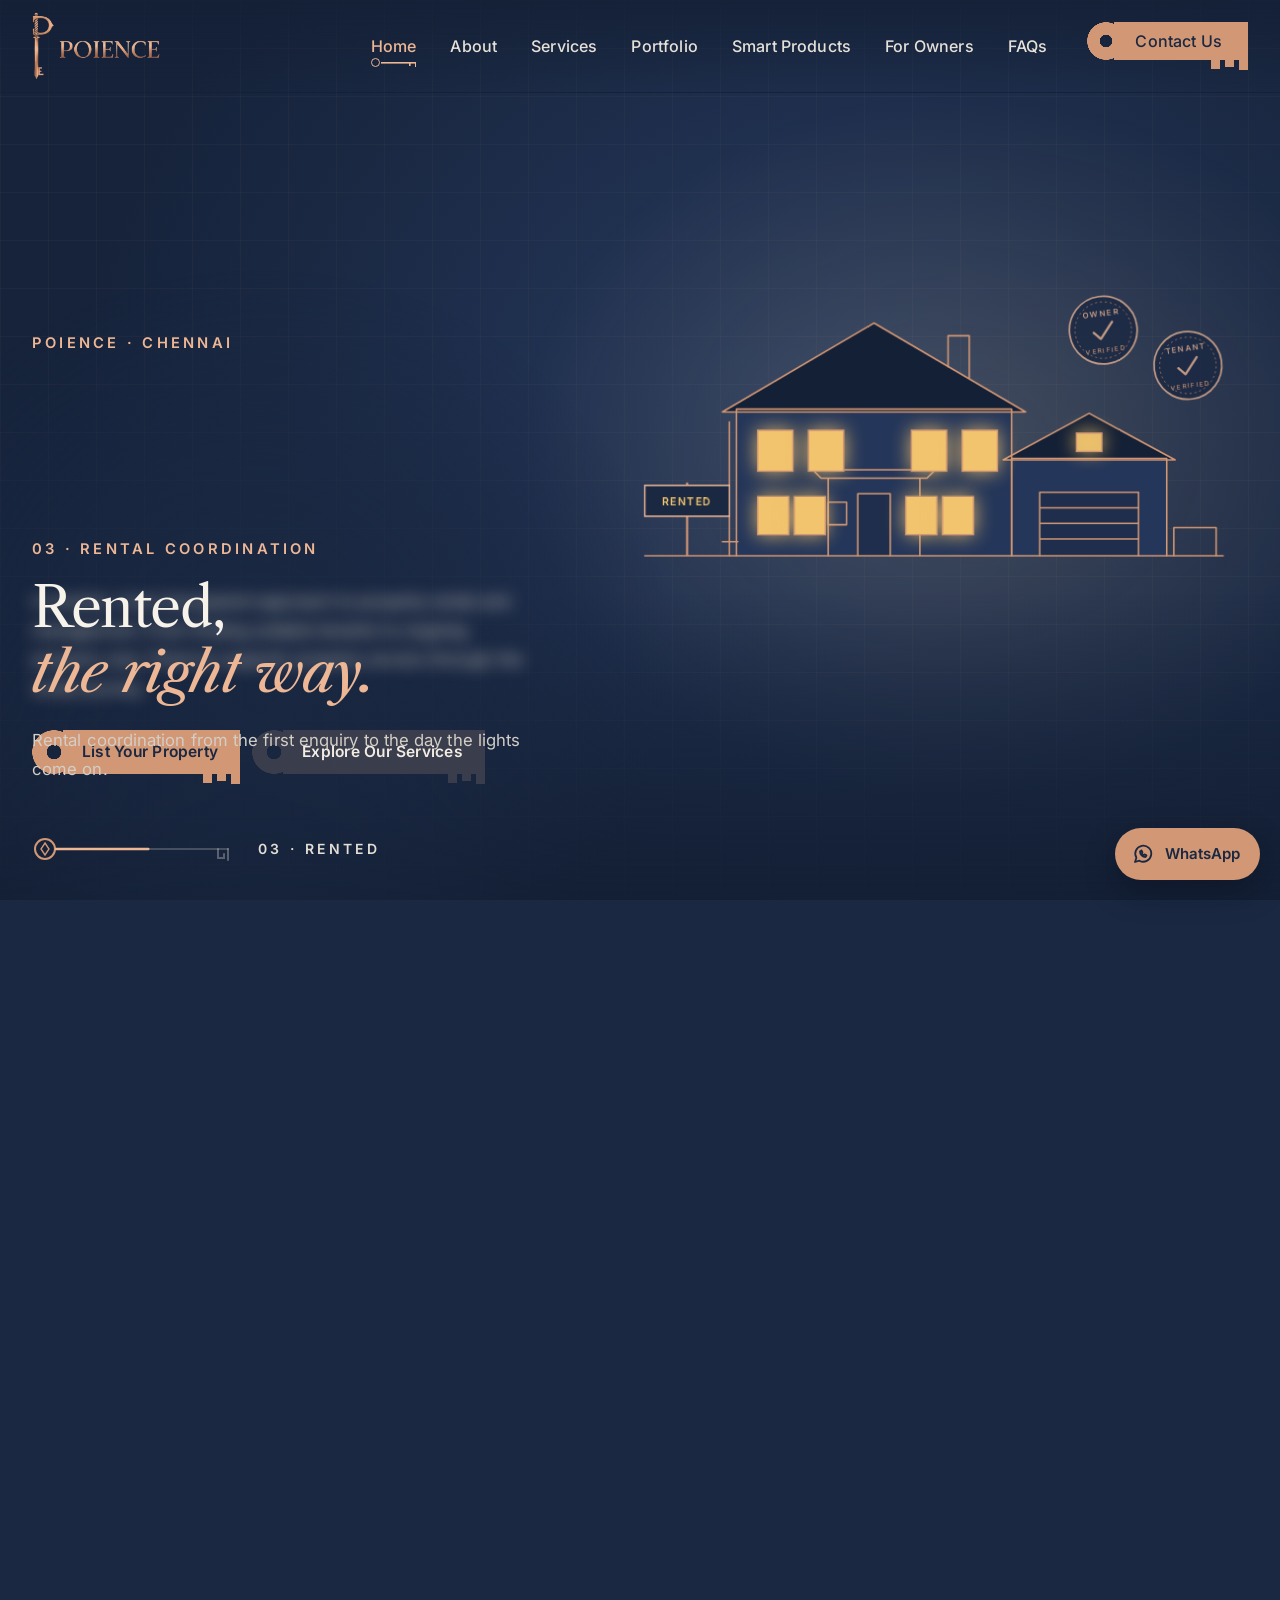
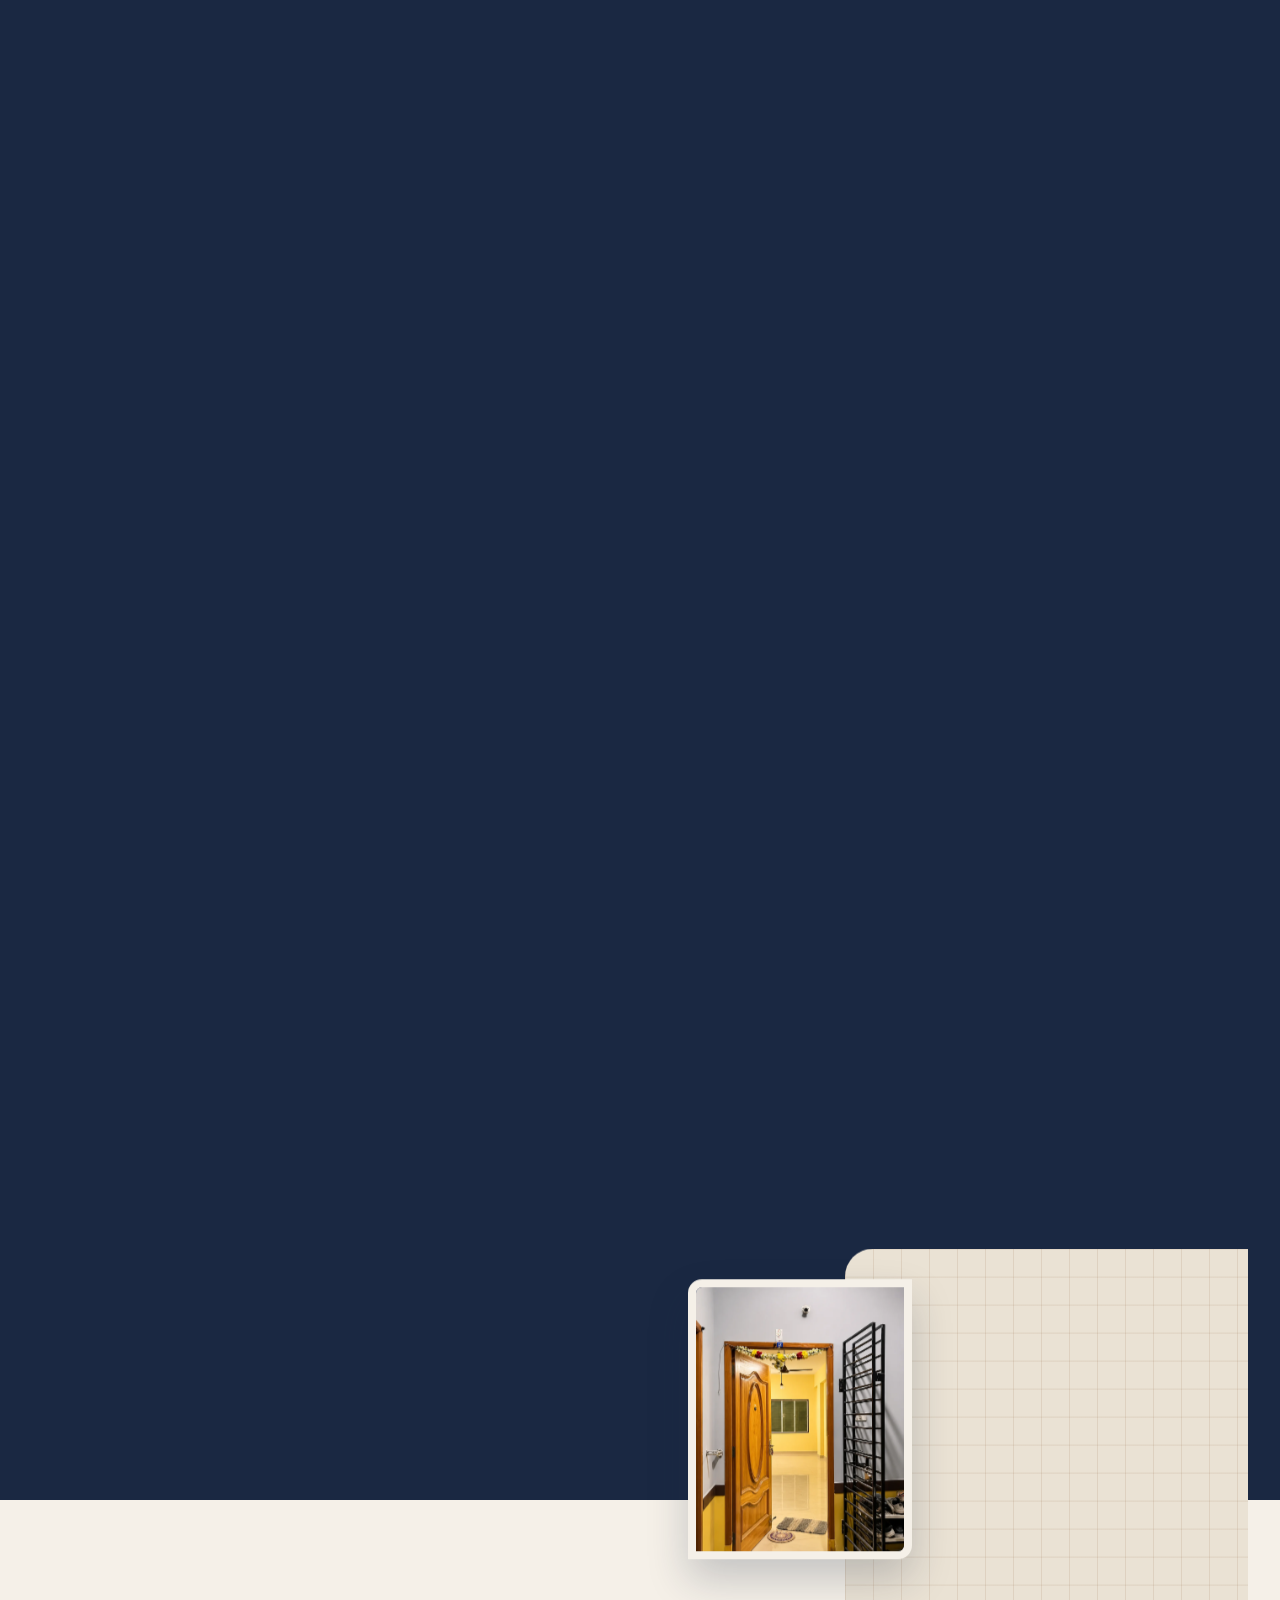
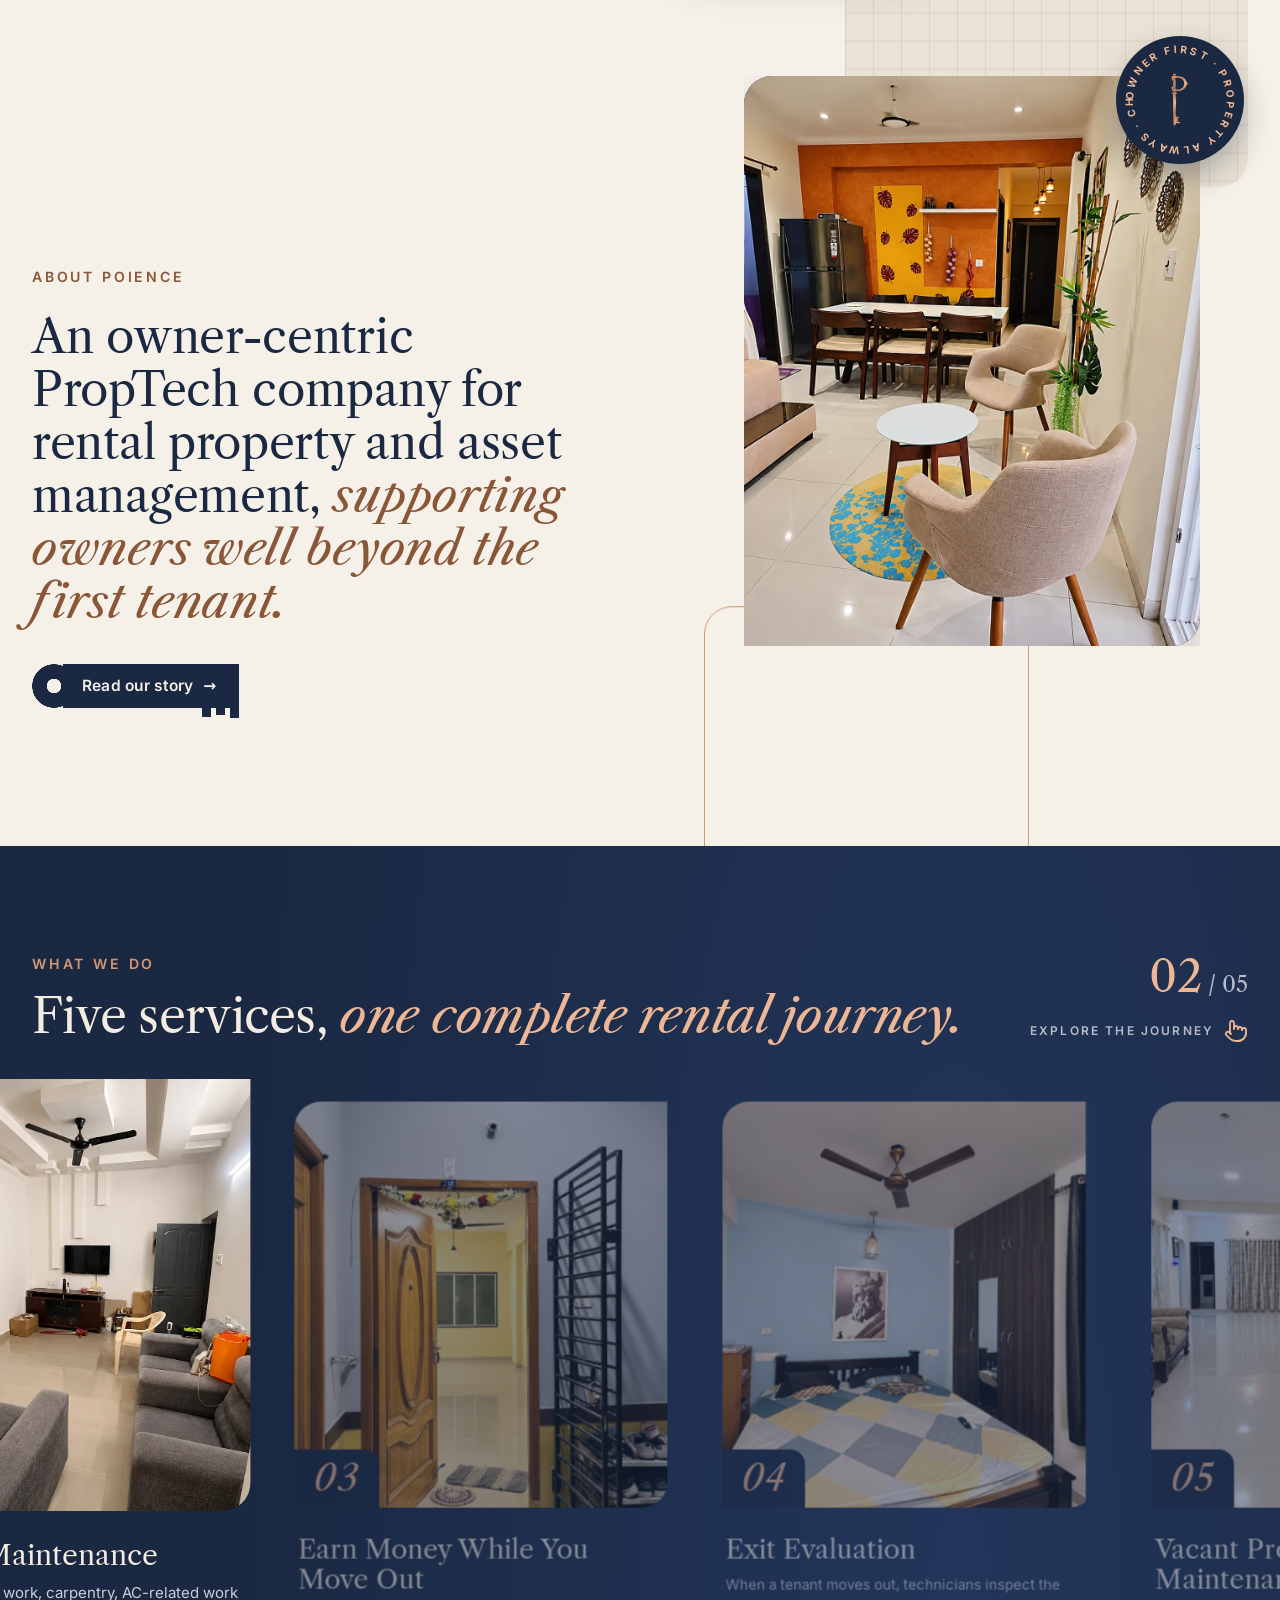
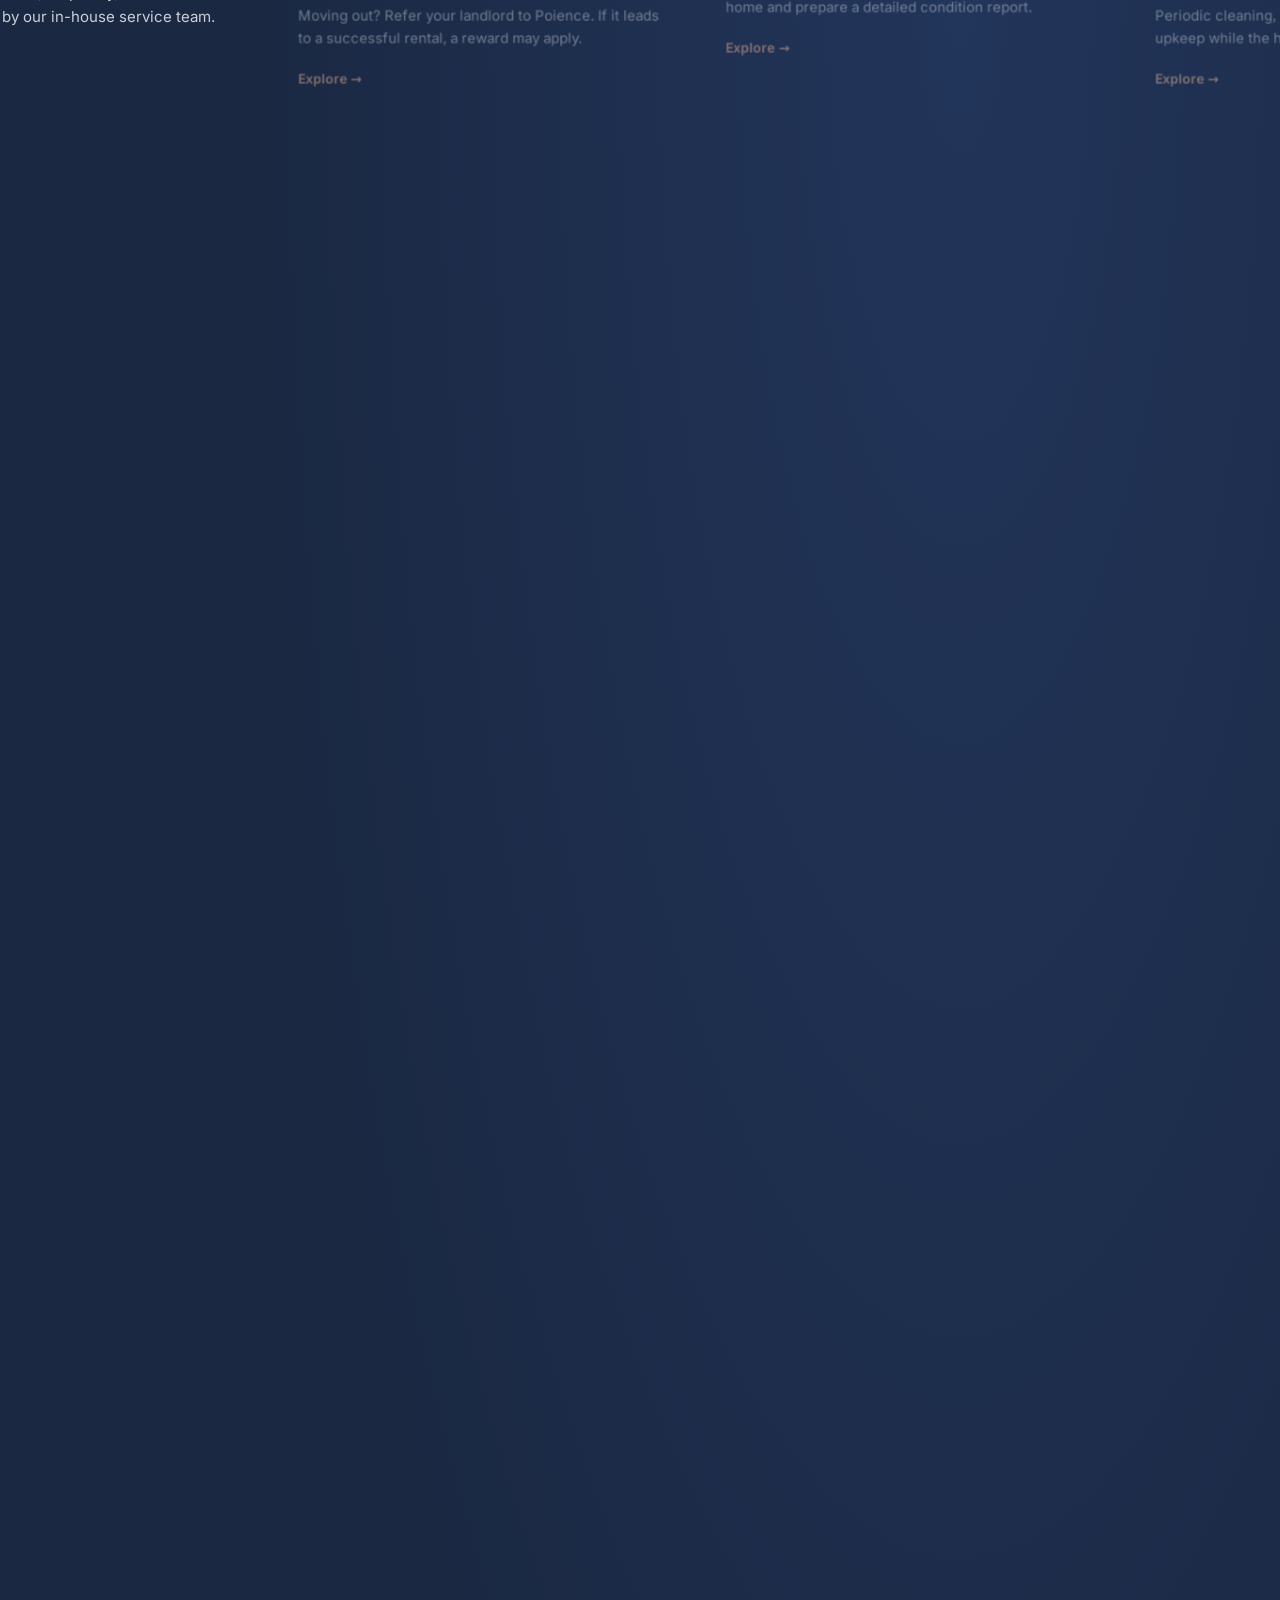
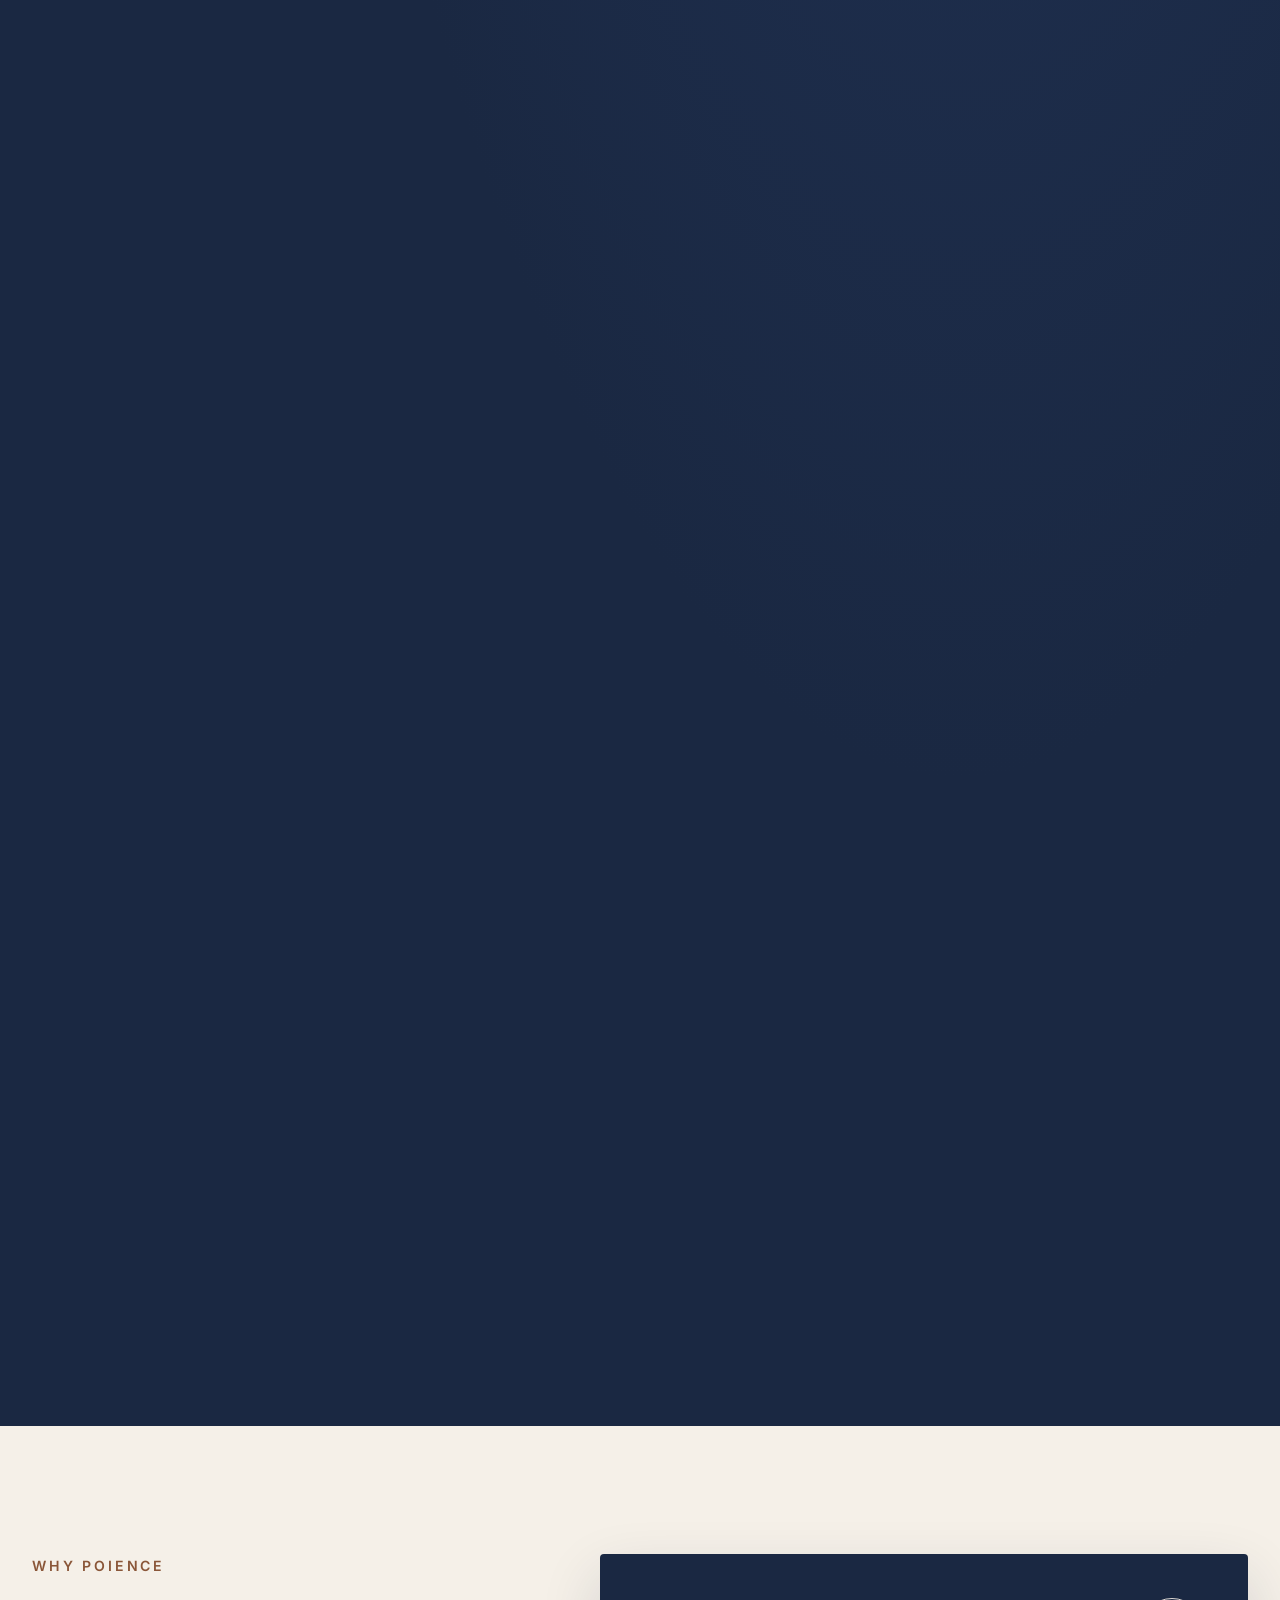
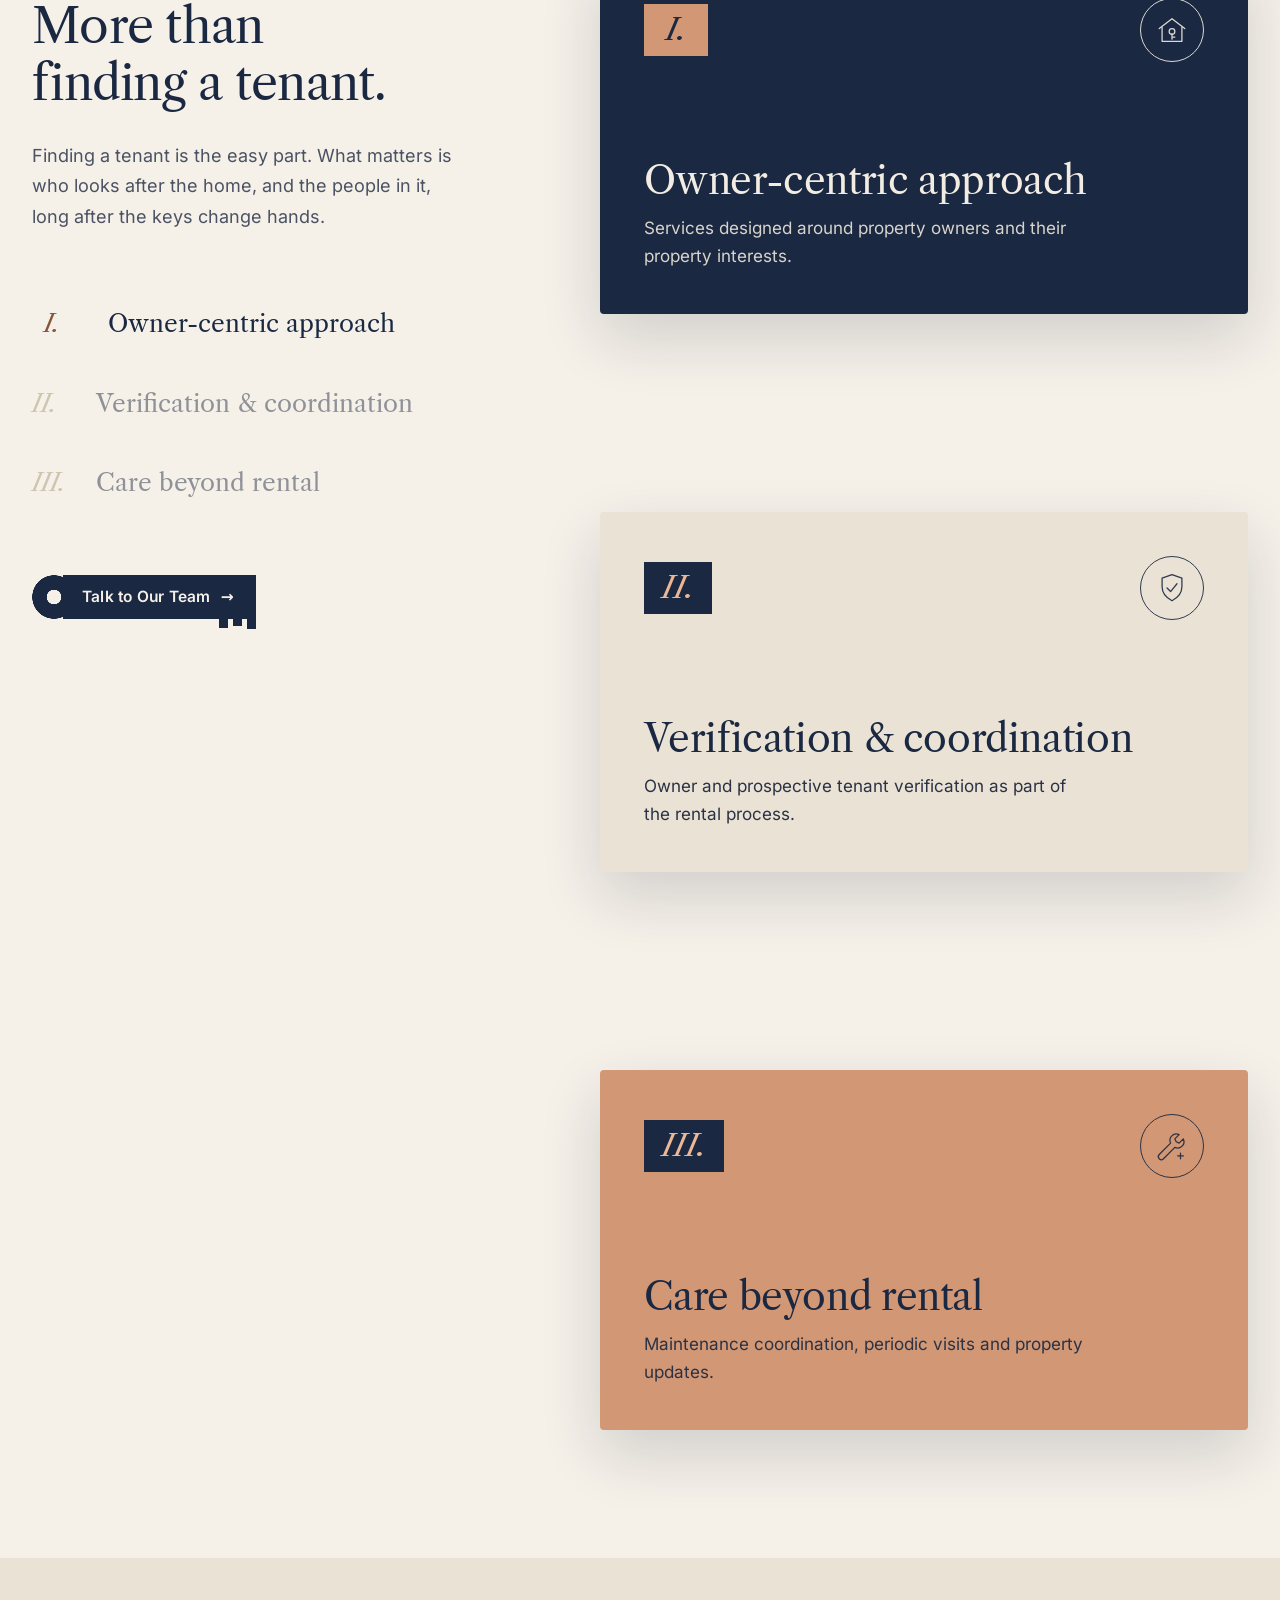
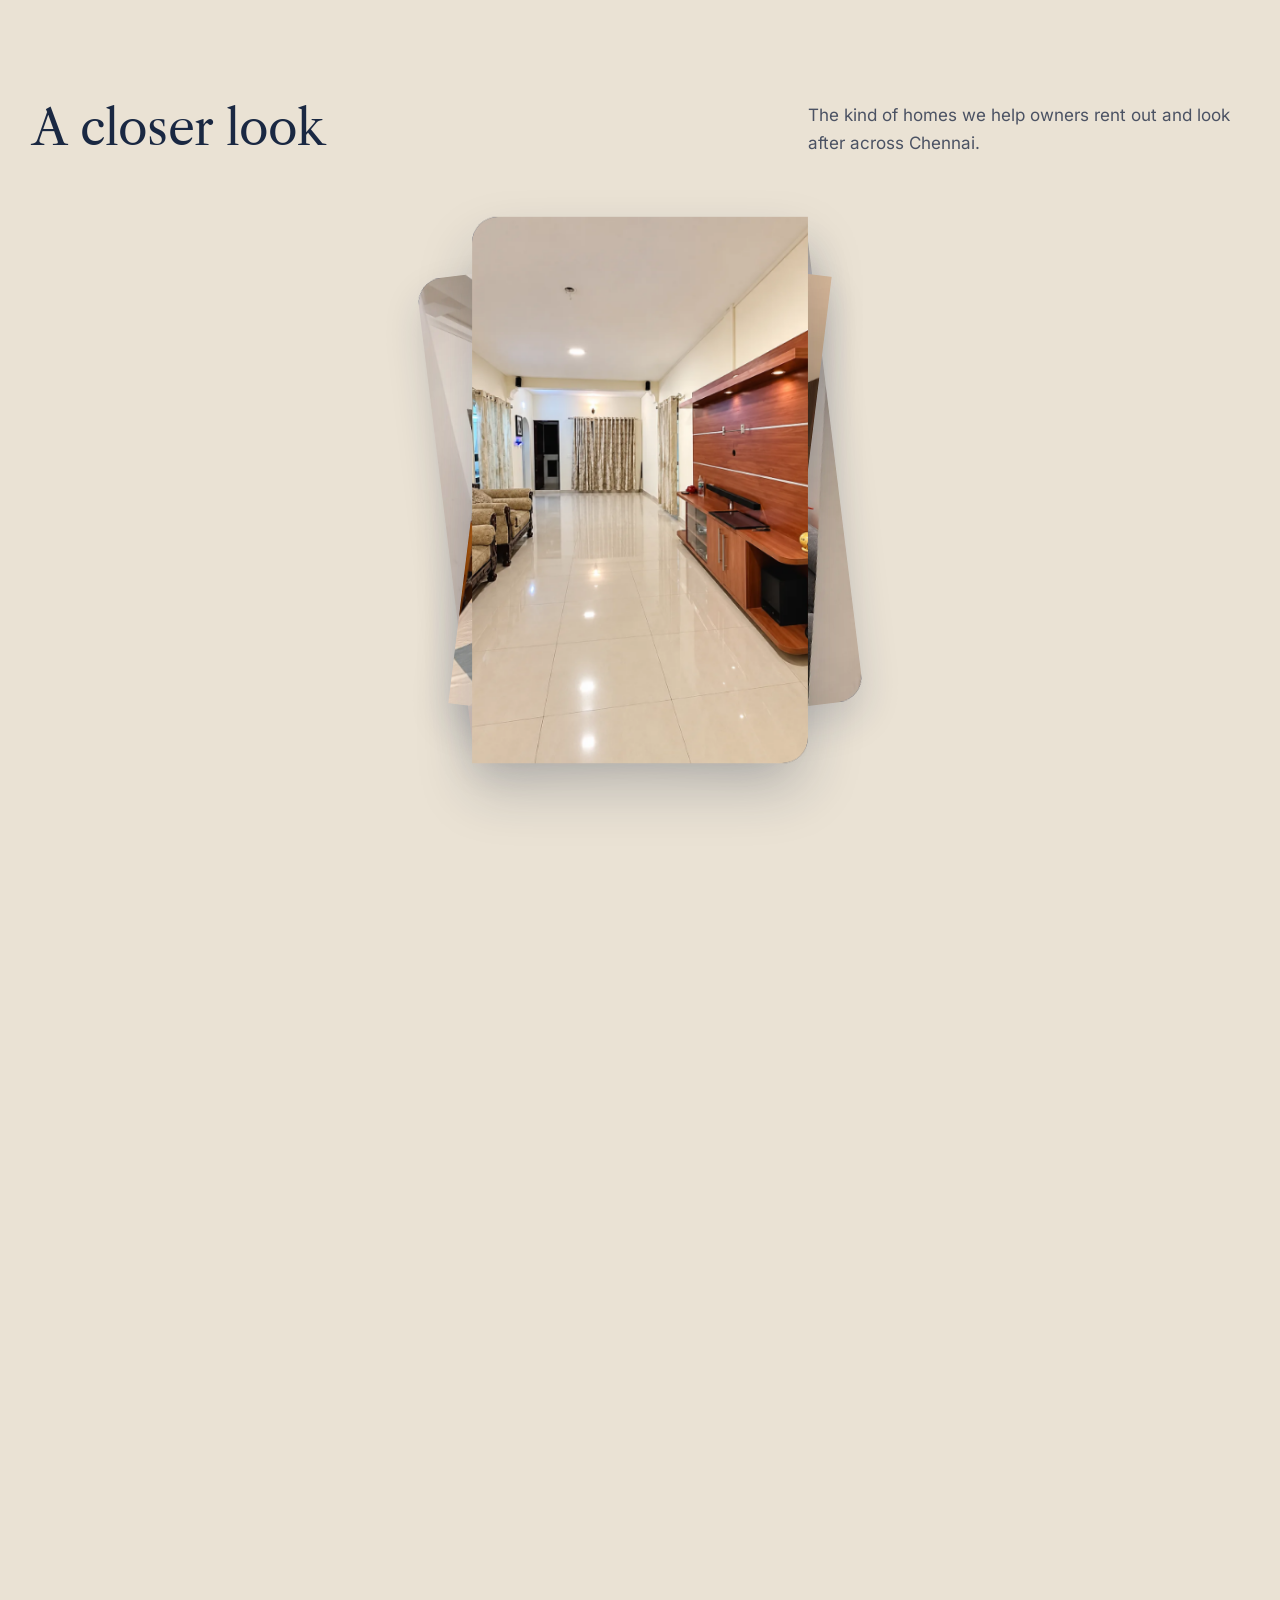
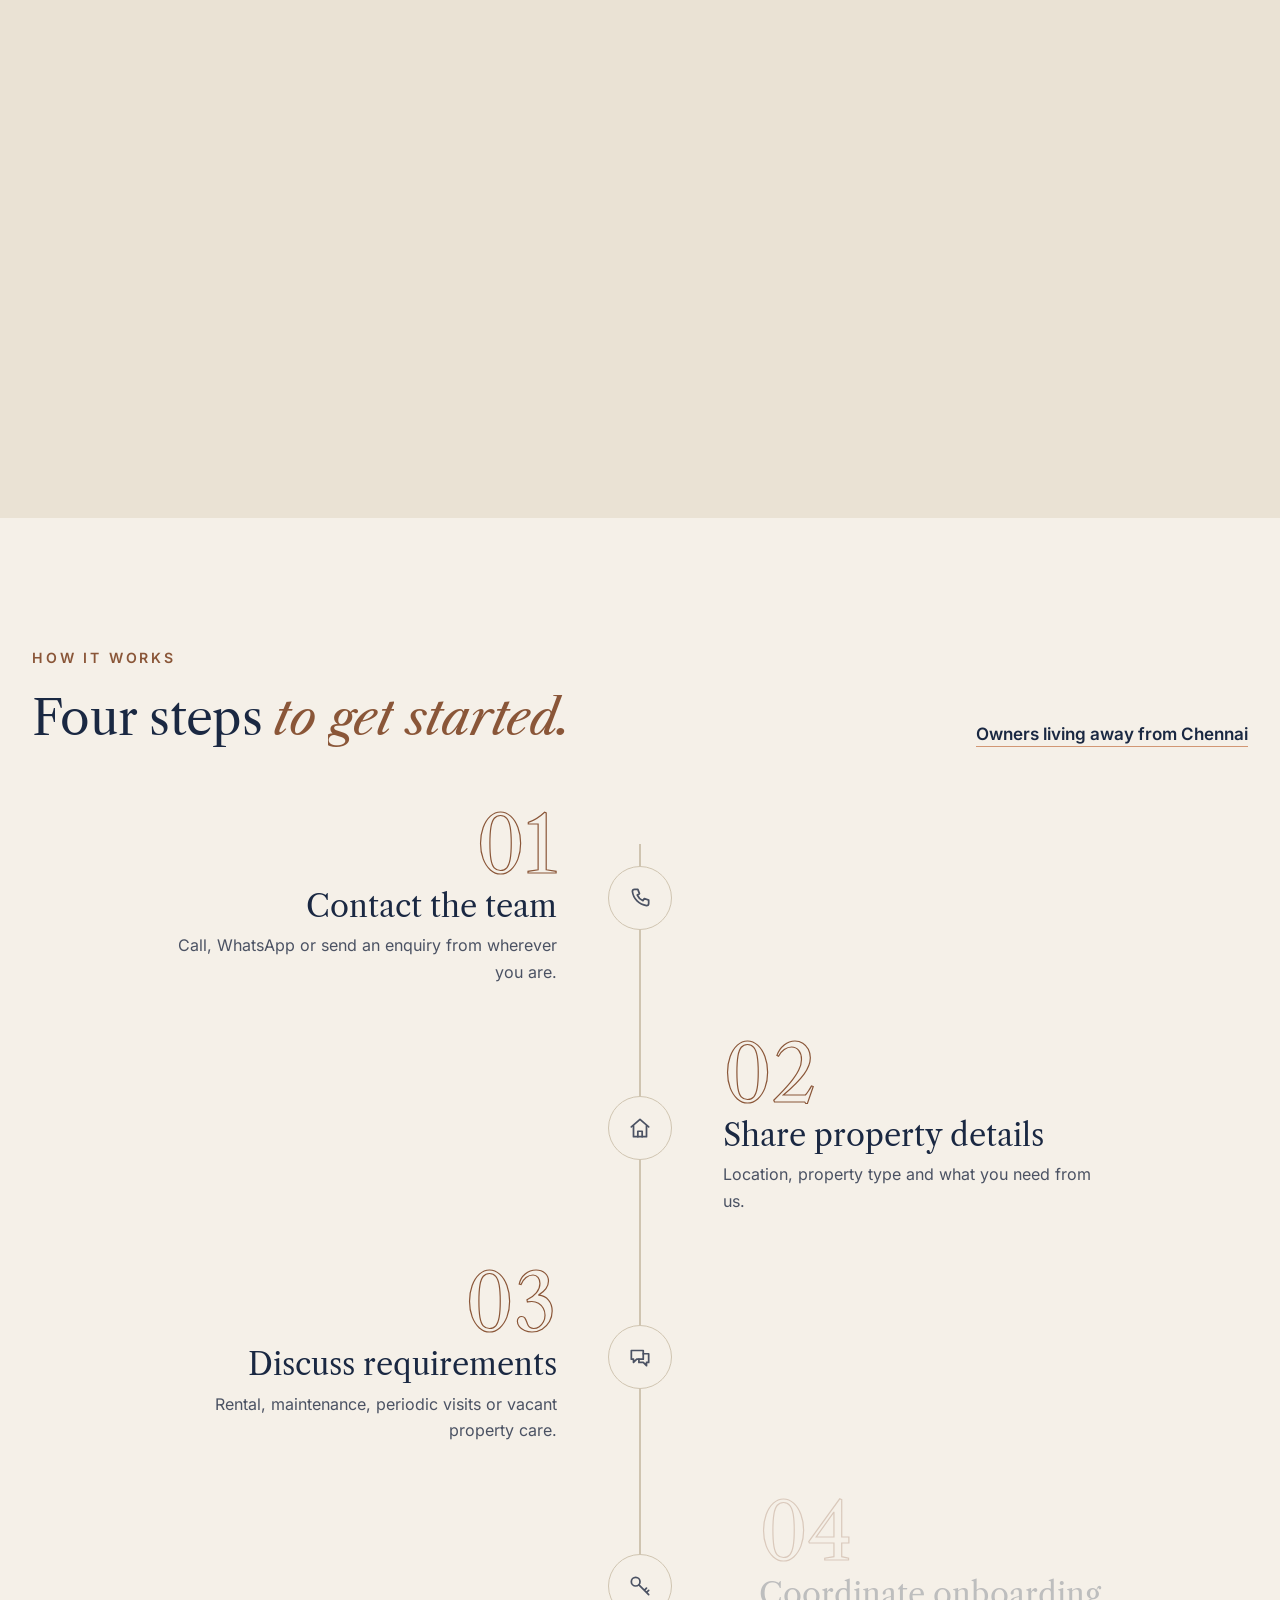
==== commit fc4b70b6: "home" ====
--- a/about.html
+++ b/about.html
@@ -92,7 +92,7 @@
 <li><a href="tel:+919940423352">Phone · +91 99404 23352</a></li>
 <li><a href="https://wa.me/919940423352?text=Hi%20Poience%2C%20I%20would%20like%20to%20know%20more.">WhatsApp · +91 99404 23352</a></li>
 <li><a href="mailto:hello@poience.com">Email · [EMAIL ADDRESS]</a></li>
-<li><a href="https://instagram.com/">Instagram · [@HANDLE]</a></li>
+<li><a href="https://www.instagram.com/poience/" target="_blank" rel="noopener">Instagram · @poience</a></li>
 <li>Chennai · OMR</li></ul></div>
 </div>
 <div class="container site-footer__base"><span>© <span data-year>2026</span> Poience Private Limited</span><span><a href="privacy.html">Privacy Policy</a> · Owner first. Property always.</span></div>
--- a/assets/css/style.css
+++ b/assets/css/style.css
@@ -227,7 +227,7 @@
   .site-header .nav .btn.btn--copper, .site-header .nav .btn.btn--copper:hover { color: var(--navy); }
 }
 /* header slides in on load */
-.site-header { animation: headerIn .9s var(--ease-out) both; }
+.site-header { animation: headerIn .9s var(--ease-out) backwards; }
 @keyframes headerIn { from { opacity: 0; transform: translateY(-24px); } to { opacity: 1; transform: none; } }
 .nav a.btn { margin-left: 18px; border-bottom: 0; color: var(--navy); min-height: calc(var(--kh) + 10px); padding: 0 26px 10px calc(var(--kh) + 10px); }
 .menu-toggle {
@@ -1169,3 +1169,200 @@
 }
 @keyframes callPulse { 0% { transform: scale(.9); opacity: .9; } 100% { transform: scale(1.35); opacity: 0; } }
 @media (prefers-reduced-motion: reduce) { .call-fab::before { animation: none; opacity: 0; } }
+
+/* Phones: comfortable tap targets for text links and footer links */
+@media (max-width: 900px) {
+  .text-link { display: inline-block; padding-block: 12px; }
+  .ft__col a, .ft__base a { min-height: 44px; }
+  .ft__col ul { gap: 0; }
+  .ft__contact { gap: 8px; }
+  .ft__pages { row-gap: 0; }
+  .ft__legal { gap: 0 22px; }
+}
+
+/* ---------- Google reviews ---------- */
+.rev__grid { display: grid; grid-template-columns: minmax(0, .9fr) minmax(0, 1.1fr); gap: clamp(40px, 7vw, 110px); align-items: center; }
+.rev__head .h2 { margin-bottom: 32px; }
+.rev__score { display: flex; align-items: center; gap: 22px; margin-bottom: 36px; }
+.rev__score b { font-family: var(--font-head); font-weight: 400; font-size: clamp(64px, 7vw, 92px); line-height: 1; color: var(--copper-light); }
+.rev__meta { display: grid; gap: 6px; }
+.rev__stars { color: var(--glow); letter-spacing: .18em; font-size: 20px; line-height: 1; }
+.rev__stars--sm { font-size: 14px; }
+.rev__count { font-size: 15px; letter-spacing: .06em; color: var(--muted-on-dark); }
+.rev__cards { display: grid; gap: 24px; }
+.rev__card { position: relative; margin: 0; padding: clamp(28px, 3.4vw, 44px) clamp(24px, 3.4vw, 44px) clamp(24px, 3vw, 36px);
+  background: rgba(242, 236, 227, .06); border-radius: 4px; box-shadow: 0 24px 60px rgba(8, 12, 22, .25); }
+.rev__card--2 { margin-left: clamp(0px, 4vw, 56px); }
+.rev__mark { position: absolute; top: 6px; left: 22px; font-family: var(--font-head); font-size: 88px; line-height: 1; color: var(--copper); opacity: .85; }
+.rev__card blockquote { margin: 0; padding-top: 34px; }
+.rev__card p { margin: 0; font-family: var(--font-head); font-size: clamp(19px, 1.9vw, 24px); line-height: 1.5; color: #F2ECE3; letter-spacing: -.005em; }
+.rev__card figcaption { display: flex; align-items: center; justify-content: space-between; gap: 16px; margin-top: 26px; font-size: 14px; }
+.rev__name { font-weight: 600; letter-spacing: .08em; text-transform: uppercase; color: var(--copper-light); }
+@media (max-width: 900px) { .rev__grid { grid-template-columns: 1fr; gap: 36px; } .rev__card--2 { margin-left: 0; } .rev__score { margin-bottom: 28px; } }
+
+/* Footer v5: shorter - icon rows instead of stacked labels */
+.ft { grid-template-columns: 1.2fr 1fr 1.5fr; padding-block: clamp(44px, 5vw, 64px) clamp(28px, 3.5vw, 40px); }
+.ft__brand img { height: 72px; margin-bottom: 14px; }
+.ft__brand p { margin-bottom: 20px; }
+.ft__col h2 { margin-bottom: 22px; }
+.ft__contact { gap: 14px; }
+.ft__col a.ft__row { align-items: flex-start; gap: 14px; line-height: 1.5; }
+.ft__col a.ft__row::before { content: none; }
+.ft__ic { flex: none; width: 38px; height: 38px; display: grid; place-items: center; border-radius: 50%; background: rgba(237, 183, 149, .1); color: var(--copper-light);
+  transition: background .3s ease, color .3s ease, transform .4s var(--ease-out); }
+.ft__ic svg { width: 18px; height: 18px; }
+.ft__val { padding-top: 7px; }
+.ft__col a.ft__row:hover .ft__ic { background: var(--copper); color: var(--navy); transform: scale(1.08); }
+.ft__sr { position: absolute; width: 1px; height: 1px; overflow: hidden; clip: rect(0 0 0 0); white-space: nowrap; }
+.ft__base { padding-block: 22px 96px; }
+@media (max-width: 900px) { .ft__contact { gap: 6px; } .ft__col a.ft__row { min-height: 44px; } }
+.site-footer .ft__col a.ft__row { display: flex; align-items: flex-start; gap: 14px; transform: none; }
+.site-footer .ft__col a.ft__row:hover { transform: none; }
+@media (max-width: 900px) { .ft { grid-template-columns: 1fr 1fr; gap: 36px 28px; } .ft__brand { grid-column: 1 / -1; } .ft__col:last-child { grid-column: 1 / -1; } }
+@media (max-width: 560px) { .ft { grid-template-columns: 1fr; } .ft__col:last-child { grid-column: auto; } .ft__pages { grid-template-columns: repeat(2, 1fr); } }
+
+/* ---------- Google reviews: clean & minimal ---------- */
+.rv { background: var(--ivory); }
+.rv__grid { display: grid; grid-template-columns: minmax(0, .85fr) minmax(0, 1.15fr); gap: clamp(40px, 7vw, 110px); align-items: center; }
+.rv__side .h2 { margin: 0 0 clamp(28px, 4vw, 44px); }
+.rv__score { display: flex; align-items: center; gap: 20px; margin-bottom: clamp(28px, 4vw, 40px); }
+.rv__score b { font-family: var(--font-head); font-weight: 400; font-size: clamp(64px, 7vw, 96px); line-height: 1; color: var(--navy); letter-spacing: -.02em; }
+.rv__score > span { display: grid; gap: 8px; }
+.rv__stars { color: #C98B65; letter-spacing: .18em; font-size: 20px; line-height: 1; }
+.rv__stars--sm { font-size: 14px; margin-left: auto; }
+.rv__count { font-size: 15px; letter-spacing: .04em; color: var(--muted); }
+.rv__cards { display: grid; gap: clamp(18px, 2.4vw, 28px); }
+.rv__card { position: relative; margin: 0; padding: clamp(28px, 3.2vw, 44px); background: #fff; border-radius: 4px;
+  box-shadow: 0 18px 44px rgba(26, 40, 66, .08); display: grid; gap: clamp(22px, 2.6vw, 30px); }
+.rv__card blockquote { margin: 0; }
+.rv__card p { margin: 0; font-family: var(--font-head); font-size: clamp(19px, 1.9vw, 24px); line-height: 1.55; color: var(--ink); letter-spacing: -.005em; }
+.rv__card figcaption { display: flex; align-items: center; gap: 14px; margin: 0; font-size: inherit; color: inherit; justify-content: flex-start; }
+.rv__av { flex: none; width: 46px; height: 46px; border-radius: 50%; display: grid; place-items: center; background: var(--navy); color: var(--copper-light); font-family: var(--font-head); font-size: 20px; }
+.rv__who { display: grid; gap: 2px; font-size: 14px; color: var(--muted); }
+.rv__who b { font-weight: 600; font-size: 15px; color: var(--ink); letter-spacing: .01em; }
+@media (max-width: 900px) { .rv__grid { grid-template-columns: 1fr; gap: 36px; } }
+
+/* reviews: scroll animation details */
+.js .rv__stars { clip-path: inset(0 100% 0 0); transition: clip-path 1s cubic-bezier(.65, 0, .25, 1) .45s; }
+.js .is-in .rv__stars, .js .rv__stars.is-in { clip-path: inset(0 0 0 0); }
+.rv__card { transition: box-shadow .4s ease; }
+.js .rv__card.is-in { transition: opacity 1.2s var(--ease-out), transform .45s var(--ease-out), box-shadow .45s ease; }
+.js .rv__card.is-in:hover { transform: translateY(-6px); box-shadow: 0 28px 60px rgba(26, 40, 66, .14); }
+.rv__av { transition: transform .5s var(--ease-out); }
+.rv__card:hover .rv__av { transform: scale(1.08) rotate(-6deg); }
+.rv__score b { font-variant-numeric: tabular-nums; display: inline-block; min-width: 2.7ch; }
+@media (prefers-reduced-motion: reduce) { .js .rv__stars { clip-path: none; transition: none; } }
+
+/* ---------- Reviews: pinned, scroll-driven (words light up, cards swap) ---------- */
+.rv__pager { display: flex; gap: 8px; margin-top: 28px; }
+.rv__pager i { display: block; width: 10px; height: 10px; border-radius: 50%; background: var(--line); transition: width .5s var(--ease-out), background .4s ease, border-radius .4s ease; }
+.rv__pager i.is-on { width: 34px; border-radius: 6px; background: var(--copper); }
+.rvw { transition: color .35s ease; }
+.rv.is-pin .rv__card p .rvw { color: rgba(26, 40, 66, .2); }
+.rv.is-pin .rv__card p .rvw.is-lit { color: var(--ink); }
+
+.rv.is-pin { height: 250vh; padding: 0; }
+.rv.is-pin .rv__pin { position: sticky; top: 0; height: 100vh; height: 100svh; display: flex; align-items: center; padding: calc(var(--header-h) + 8px) 0 24px; overflow: hidden; }
+.rv.is-pin .rv__grid { width: 100%; }
+.rv.is-pin .rv__cards { display: grid; }
+.rv.is-pin .rv__card { grid-area: 1 / 1; align-self: center; will-change: transform, opacity; }
+.rv.is-pin .rv__card:nth-child(2) { opacity: 0; }
+.rv:not(.is-pin) .rv__pager { display: none; }
+
+@media (max-width: 900px) {
+  .rv.is-pin .rv__grid { gap: 22px; }
+  .rv.is-pin .rv__side .h2 { font-size: 28px; margin-bottom: 16px; }
+  .rv.is-pin .rv__score { margin-bottom: 18px; gap: 14px; }
+  .rv.is-pin .rv__score b { font-size: 52px; }
+  .rv.is-pin .rv__side .btn { display: none; }
+  .rv.is-pin .rv__pager { margin-top: 0; }
+  .rv.is-pin .rv__card { padding: 24px; gap: 18px; }
+  .rv.is-pin .rv__card p { font-size: 18px; }
+}
+
+/* reviews: both cards stay visible (override the earlier stacked/swap layout) */
+.rv.is-pin { height: 210vh; }
+.rv.is-pin .rv__card, .rv.is-pin .rv__card:nth-child(2) { grid-area: auto; opacity: 1; }
+.rv.is-pin .rv__cards { gap: clamp(16px, 2.4vw, 26px); }
+.rv__pager, .rv.is-pin .rv__pager { display: none; }
+
+/* ---------- Reviews: two cards fly in from the left and right on scroll ---------- */
+.rv__head { text-align: center; max-width: 760px; margin: 0 auto clamp(36px, 5vw, 60px); }
+.rv__head .h2 { margin: 0; }
+.rv__row { display: grid; grid-template-columns: 1fr 1fr; gap: clamp(20px, 3vw, 40px); align-items: stretch; }
+.rv__row .rv__card { align-content: space-between; will-change: transform, opacity; }
+.rv__row .rv__card p { font-size: clamp(19px, 1.7vw, 23px); }
+.rv__foot { display: flex; align-items: center; justify-content: center; gap: clamp(28px, 6vw, 72px); flex-wrap: wrap; margin-top: clamp(36px, 5vw, 56px); }
+.rv__foot .rv__score { margin: 0; }
+.js .rv__card:hover { box-shadow: 0 28px 60px rgba(26, 40, 66, .14); }
+@media (max-width: 800px) {
+  .rv__row { grid-template-columns: 1fr; }
+  .rv__foot { flex-direction: column; gap: 24px; }
+}
+
+/* "What we do" on phones: fit short screens, keep floating buttons off the cards */
+.call-fab, .wa-fab { transition: opacity .35s ease, transform .35s var(--ease-out), background .3s ease; }
+body.hs-on .call-fab, body.hs-on .wa-fab { opacity: 0; pointer-events: none; transform: translateY(12px); }
+@media (max-width: 860px) and (max-height: 720px) {
+  .hs__pin { gap: 12px; }
+  .hs__img { height: min(24svh, 170px); }
+  .hs__n { top: calc(min(24svh, 170px) - 52px); }
+  .hs__body { padding-top: 16px; }
+  .hs__body p { font-size: 13.5px; line-height: 1.5; margin-bottom: 8px; }
+  .hs__t { font-size: 21px; margin-bottom: 6px; }
+}
+
+/* "Explore the journey" hint: a hand icon that swipes sideways instead of the line */
+.hs__hint::after {
+  width: 24px; height: 24px; background: var(--copper-light);
+  -webkit-mask: url("data:image/svg+xml,%3Csvg xmlns='http://www.w3.org/2000/svg' viewBox='0 0 24 24' fill='none' stroke='black' stroke-width='1.8' stroke-linecap='round' stroke-linejoin='round'%3E%3Cpath d='M22 14a8 8 0 0 1-8 8'/%3E%3Cpath d='M18 11v-1a2 2 0 0 0-2-2a2 2 0 0 0-2 2'/%3E%3Cpath d='M14 10V9a2 2 0 0 0-2-2a2 2 0 0 0-2 2v1'/%3E%3Cpath d='M10 9.5V4a2 2 0 0 0-2-2a2 2 0 0 0-2 2v10'/%3E%3Cpath d='M18 11a2 2 0 1 1 4 0v3a8 8 0 0 1-8 8h-2c-2.8 0-4.5-.86-5.99-2.34l-3.6-3.6a2 2 0 0 1 2.83-2.82L7 15'/%3E%3C/svg%3E") center / contain no-repeat;
+          mask: url("data:image/svg+xml,%3Csvg xmlns='http://www.w3.org/2000/svg' viewBox='0 0 24 24' fill='none' stroke='black' stroke-width='1.8' stroke-linecap='round' stroke-linejoin='round'%3E%3Cpath d='M22 14a8 8 0 0 1-8 8'/%3E%3Cpath d='M18 11v-1a2 2 0 0 0-2-2a2 2 0 0 0-2 2'/%3E%3Cpath d='M14 10V9a2 2 0 0 0-2-2a2 2 0 0 0-2 2v1'/%3E%3Cpath d='M10 9.5V4a2 2 0 0 0-2-2a2 2 0 0 0-2 2v10'/%3E%3Cpath d='M18 11a2 2 0 1 1 4 0v3a8 8 0 0 1-8 8h-2c-2.8 0-4.5-.86-5.99-2.34l-3.6-3.6a2 2 0 0 1 2.83-2.82L7 15'/%3E%3C/svg%3E") center / contain no-repeat;
+  animation: handSwipe 2s var(--ease-out) infinite;
+}
+@keyframes handSwipe { 0% { transform: translateX(-8px) rotate(-8deg); opacity: 0; } 30% { opacity: 1; } 70% { transform: translateX(8px) rotate(8deg); opacity: 1; } 100% { transform: translateX(10px) rotate(8deg); opacity: 0; } }
+
+/* smoother scrolling: isolate the hero stage so its animation doesn't repaint the rest of the page */
+.story__stage { contain: layout paint; }
+.story__house, .story__halo, .story__grid { will-change: transform, opacity; }
+.stage__sub { will-change: opacity, transform; }
+@media (prefers-reduced-motion: reduce) { .story__house, .story__halo, .story__grid { will-change: auto; } }
+
+/* ---------- Rounded corners: photos and cards ---------- */
+:root { --r: 18px; }
+.frame, .explore__big, .card-dark, .card-split, .hs__img { border-radius: var(--r); overflow: hidden; }
+.about-art__block, .about-art__frame { border-radius: var(--r); }
+.about-art__inset { border-radius: 16px; overflow: hidden; }
+.about-art__inset picture, .about-art__inset img { border-radius: 8px; }
+.hs__n { border-radius: 0 14px 0 var(--r); }
+.hs__img--drawing { border-radius: var(--r); }
+.gal__fig { border-radius: 20px; overflow: hidden; }
+.rv__card, .why2__card { border-radius: var(--r); }
+.why2__n { border-radius: 10px; }
+.explore__big .cap { border-radius: 0; }
+.btn-plain, .form, .prop { border-radius: var(--r); }
+
+/* ---------- Leaf corners (replaces the uniform rounding): top-left + bottom-right rounded, other two sharp ---------- */
+:root { --leaf: 44px 0 44px 0; --leaf-sm: 22px 0 22px 0; }
+.frame, .explore__big, .card-dark, .card-split, .hs__img, .hs__img--drawing, .gal__fig { border-radius: var(--leaf); overflow: hidden; }
+.about-art__block, .about-art__frame { border-radius: var(--leaf); }
+.about-art__inset { border-radius: var(--leaf-sm); overflow: hidden; }
+.about-art__inset picture, .about-art__inset img { border-radius: 0; }
+.hs__n { border-radius: 0 16px 0 0; }
+.rv__card, .why2__card { border-radius: 32px 0 32px 0; }
+.why2__n { border-radius: 0; }
+.btn-plain, .form, .prop { border-radius: var(--leaf-sm); }
+@media (max-width: 640px) { :root { --leaf: 30px 0 30px 0; --leaf-sm: 16px 0 16px 0; } .rv__card, .why2__card { border-radius: 24px 0 24px 0; } }
+
+/* ---------- Final corners: leaf on big photos only; cards stay nearly square ---------- */
+:root { --leaf: 36px 0 36px 0; --leaf-sm: 18px 0 18px 0; }
+.card-dark, .card-split, .rv__card, .why2__card, .btn-plain, .form, .prop { border-radius: 4px; }
+.card-split { overflow: hidden; }
+.hs__img, .hs__img--drawing, .explore__big, .gal__fig, .frame { border-radius: var(--leaf); overflow: hidden; }
+.card-split img { border-radius: 0; }
+.about-art__inset { border-radius: var(--leaf-sm); }
+.about-art__block, .about-art__frame { border-radius: var(--leaf); }
+@media (max-width: 640px) { :root { --leaf: 26px 0 26px 0; --leaf-sm: 14px 0 14px 0; } .rv__card, .why2__card { border-radius: 4px; } }
+
+/* corners: slightly softer leaf */
+:root { --leaf: 28px 0 28px 0; --leaf-sm: 14px 0 14px 0; }
+@media (max-width: 640px) { :root { --leaf: 22px 0 22px 0; --leaf-sm: 12px 0 12px 0; } }
